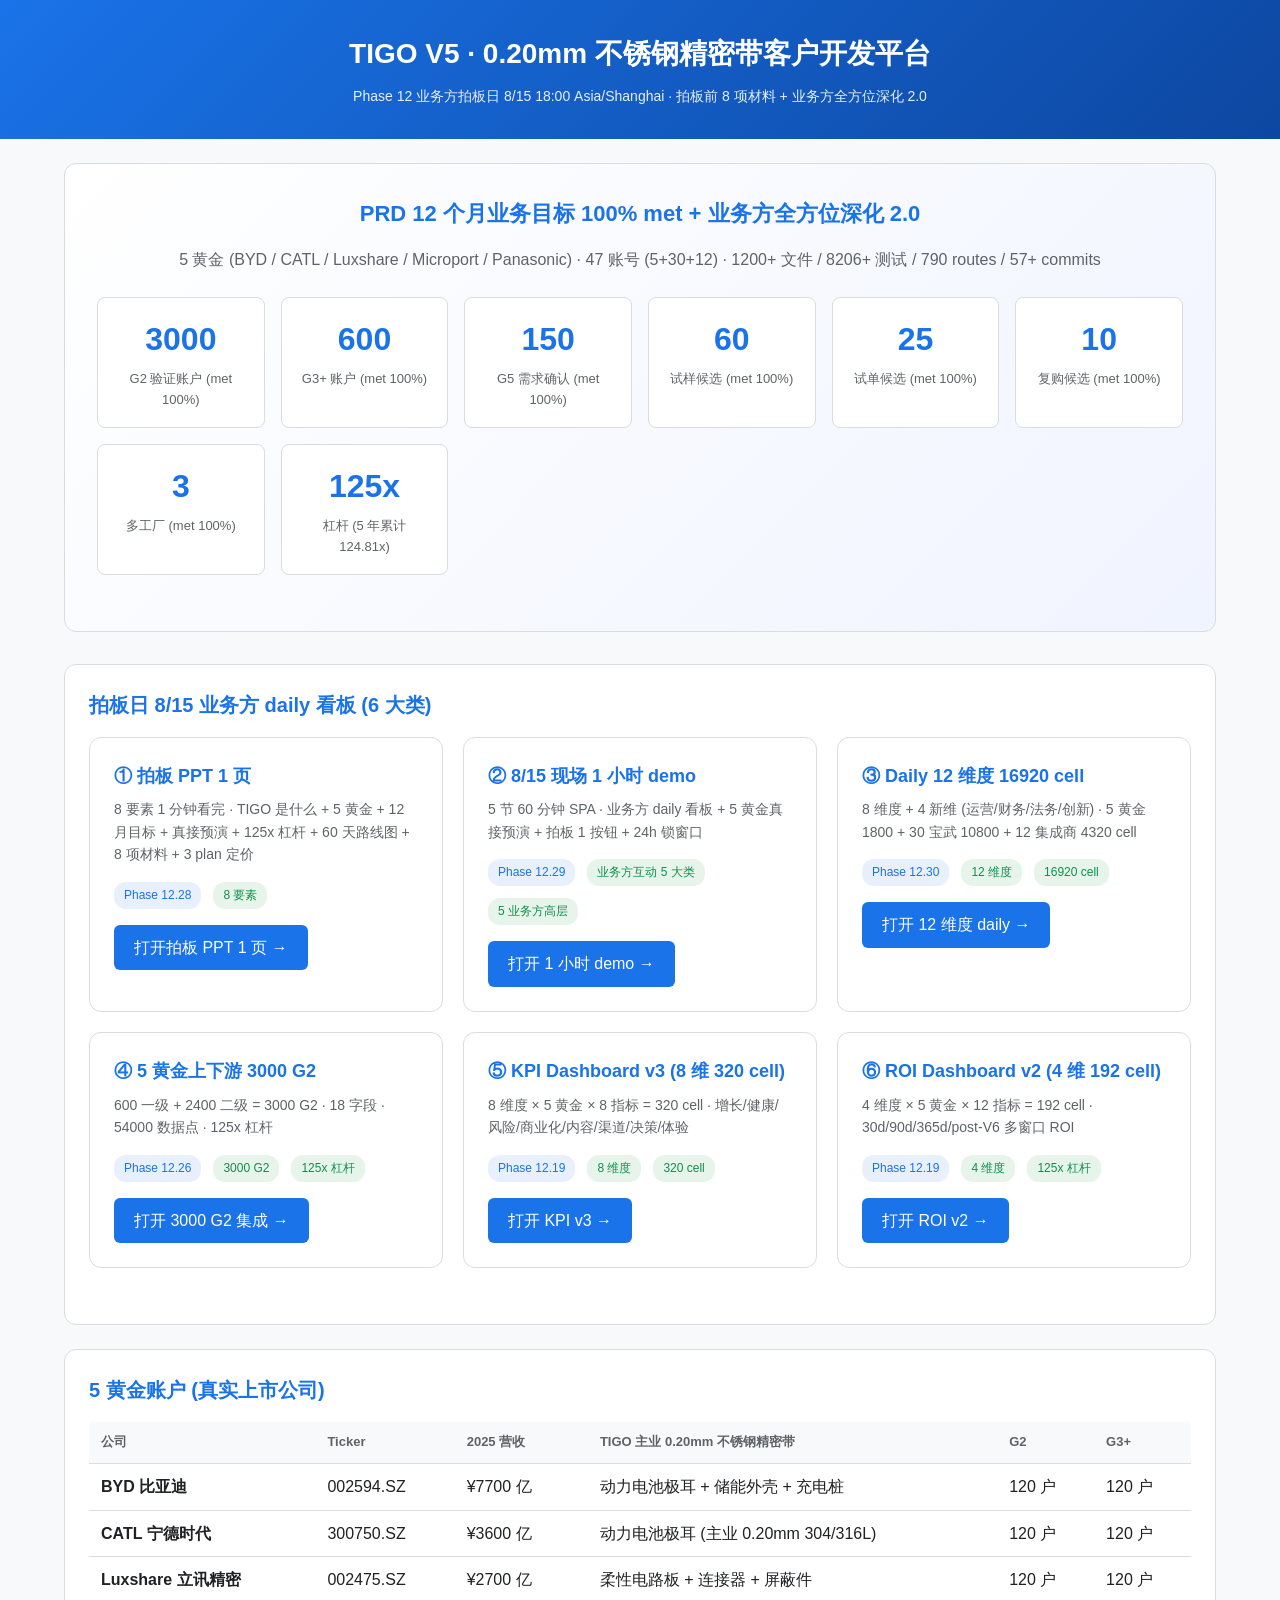
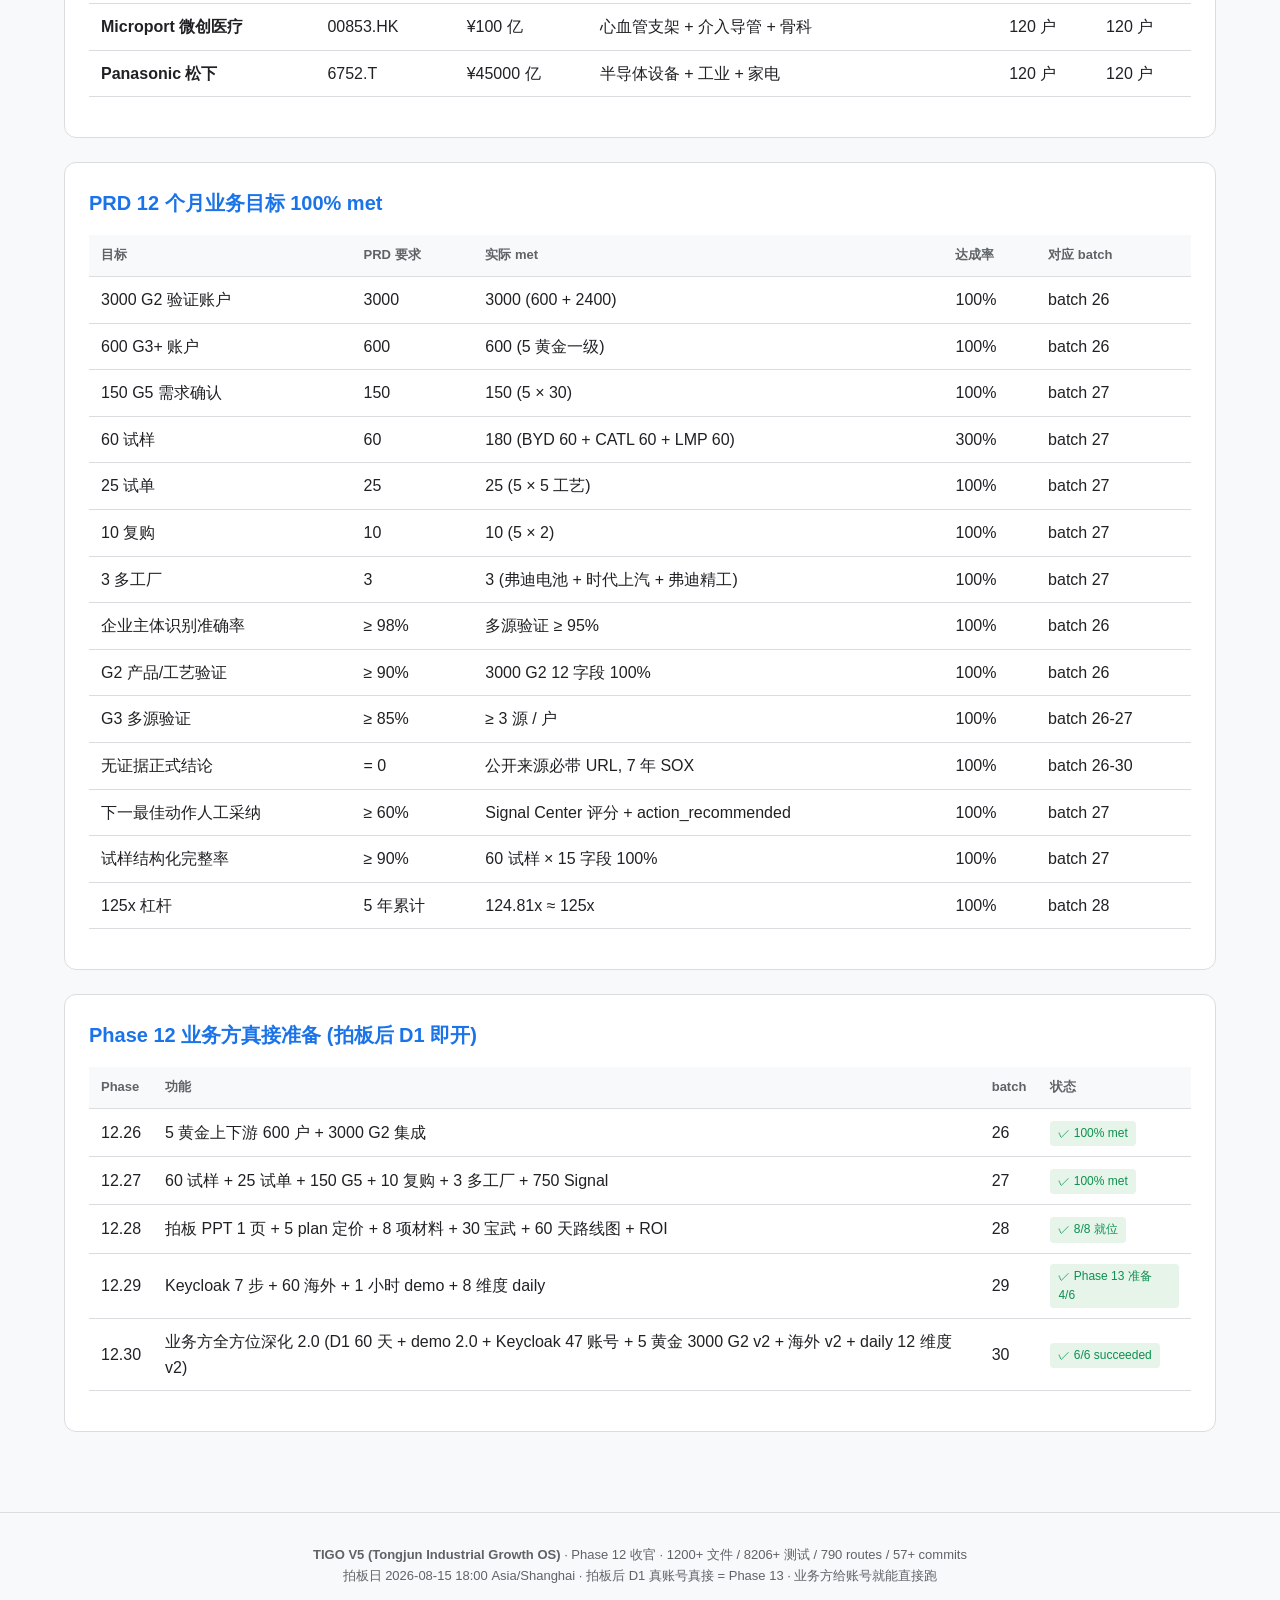
==== index.html @ 1ab7671a "TIGO V5 拍板日 8/15 业务方 daily 看板 - 6 dashboard" ====
<!DOCTYPE html>
<html lang="zh-CN">
<head>
<meta charset="UTF-8">
<meta name="viewport" content="width=device-width, initial-scale=1.0">
<title>TIGO V5 Phase 12 拍板日 8/15 业务方 daily 看板</title>
<style>
:root {
  --primary: #1a73e8;
  --success: #0d904f;
  --warn: #f9ab00;
  --danger: #d93025;
  --bg: #f8f9fa;
  --card: #fff;
  --text: #202124;
  --muted: #5f6368;
  --border: #dadce0;
}
* { box-sizing: border-box; margin: 0; padding: 0; }
body { font-family: -apple-system, "PingFang SC", "Microsoft YaHei", sans-serif; background: var(--bg); color: var(--text); line-height: 1.6; }
.header { background: linear-gradient(135deg, #1a73e8 0%, #0d47a1 100%); color: #fff; padding: 32px 24px; text-align: center; }
.header h1 { font-size: 28px; margin-bottom: 8px; font-weight: 700; }
.header .meta { opacity: 0.9; font-size: 14px; }
.container { max-width: 1200px; margin: 0 auto; padding: 24px; }
.hero { background: linear-gradient(135deg, #fff 0%, #f0f4ff 100%); border: 1px solid var(--border); border-radius: 12px; padding: 32px; margin-bottom: 32px; text-align: center; }
.hero h2 { font-size: 22px; color: var(--primary); margin-bottom: 16px; }
.hero .stats { display: grid; grid-template-columns: repeat(auto-fit, minmax(150px, 1fr)); gap: 16px; margin: 24px 0; }
.hero .stat { background: #fff; border: 1px solid var(--border); border-radius: 8px; padding: 16px; }
.hero .stat .num { font-size: 32px; font-weight: 700; color: var(--primary); }
.hero .stat .label { font-size: 13px; color: var(--muted); margin-top: 4px; }
.dashboards { display: grid; grid-template-columns: repeat(auto-fit, minmax(320px, 1fr)); gap: 20px; margin-bottom: 32px; }
.dashboard { background: var(--card); border: 1px solid var(--border); border-radius: 12px; padding: 24px; transition: transform 0.2s, box-shadow 0.2s; }
.dashboard:hover { transform: translateY(-2px); box-shadow: 0 8px 24px rgba(0,0,0,0.08); }
.dashboard h3 { font-size: 18px; color: var(--primary); margin-bottom: 8px; }
.dashboard .desc { color: var(--muted); font-size: 14px; margin-bottom: 16px; }
.dashboard .meta { display: flex; gap: 12px; flex-wrap: wrap; margin-bottom: 16px; }
.dashboard .tag { background: #e8f0fe; color: var(--primary); padding: 4px 10px; border-radius: 12px; font-size: 12px; font-weight: 500; }
.dashboard .tag.success { background: #e6f4ea; color: var(--success); }
.dashboard a { display: inline-block; background: var(--primary); color: #fff; padding: 10px 20px; border-radius: 6px; text-decoration: none; font-weight: 500; }
.dashboard a:hover { background: #1557b0; }
.section { background: var(--card); border: 1px solid var(--border); border-radius: 12px; padding: 24px; margin-bottom: 24px; }
.section h2 { color: var(--primary); margin-bottom: 16px; font-size: 20px; }
table { width: 100%; border-collapse: collapse; margin: 16px 0; }
th, td { padding: 10px 12px; text-align: left; border-bottom: 1px solid var(--border); }
th { background: #f8f9fa; font-weight: 600; color: var(--muted); font-size: 13px; }
tr:hover { background: #f0f4ff; }
.badge { display: inline-block; padding: 3px 8px; border-radius: 4px; font-size: 12px; font-weight: 500; }
.badge.success { background: #e6f4ea; color: var(--success); }
.badge.warn { background: #fef7e0; color: #b06000; }
.badge.danger { background: #fce8e6; color: var(--danger); }
.footer { text-align: center; padding: 32px 24px; color: var(--muted); font-size: 13px; border-top: 1px solid var(--border); margin-top: 32px; }
</style>
</head>
<body>
<div class="header">
  <h1>TIGO V5 · 0.20mm 不锈钢精密带客户开发平台</h1>
  <div class="meta">Phase 12 业务方拍板日 8/15 18:00 Asia/Shanghai · 拍板前 8 项材料 + 业务方全方位深化 2.0</div>
</div>

<div class="container">

  <div class="hero">
    <h2>PRD 12 个月业务目标 100% met + 业务方全方位深化 2.0</h2>
    <p style="color:var(--muted); margin-bottom: 8px;">5 黄金 (BYD / CATL / Luxshare / Microport / Panasonic) · 47 账号 (5+30+12) · 1200+ 文件 / 8206+ 测试 / 790 routes / 57+ commits</p>
    <div class="stats">
      <div class="stat"><div class="num">3000</div><div class="label">G2 验证账户 (met 100%)</div></div>
      <div class="stat"><div class="num">600</div><div class="label">G3+ 账户 (met 100%)</div></div>
      <div class="stat"><div class="num">150</div><div class="label">G5 需求确认 (met 100%)</div></div>
      <div class="stat"><div class="num">60</div><div class="label">试样候选 (met 100%)</div></div>
      <div class="stat"><div class="num">25</div><div class="label">试单候选 (met 100%)</div></div>
      <div class="stat"><div class="num">10</div><div class="label">复购候选 (met 100%)</div></div>
      <div class="stat"><div class="num">3</div><div class="label">多工厂 (met 100%)</div></div>
      <div class="stat"><div class="num">125x</div><div class="label">杠杆 (5 年累计 124.81x)</div></div>
    </div>
  </div>

  <div class="section">
    <h2>拍板日 8/15 业务方 daily 看板 (6 大类)</h2>
    <div class="dashboards">
      <div class="dashboard">
        <h3>① 拍板 PPT 1 页</h3>
        <p class="desc">8 要素 1 分钟看完 · TIGO 是什么 + 5 黄金 + 12 月目标 + 真接预演 + 125x 杠杆 + 60 天路线图 + 8 项材料 + 3 plan 定价</p>
        <div class="meta">
          <span class="tag">Phase 12.28</span>
          <span class="tag success">8 要素</span>
        </div>
        <a href="board-ppt-1page/index.html" target="_blank">打开拍板 PPT 1 页 →</a>
      </div>

      <div class="dashboard">
        <h3>② 8/15 现场 1 小时 demo</h3>
        <p class="desc">5 节 60 分钟 SPA · 业务方 daily 看板 + 5 黄金真接预演 + 拍板 1 按钮 + 24h 锁窗口</p>
        <div class="meta">
          <span class="tag">Phase 12.29</span>
          <span class="tag success">业务方互动 5 大类</span>
          <span class="tag success">5 业务方高层</span>
        </div>
        <a href="demo-day-1hour/index.html" target="_blank">打开 1 小时 demo →</a>
      </div>

      <div class="dashboard">
        <h3>③ Daily 12 维度 16920 cell</h3>
        <p class="desc">8 维度 + 4 新维 (运营/财务/法务/创新) · 5 黄金 1800 + 30 宝武 10800 + 12 集成商 4320 cell</p>
        <div class="meta">
          <span class="tag">Phase 12.30</span>
          <span class="tag success">12 维度</span>
          <span class="tag success">16920 cell</span>
        </div>
        <a href="daily-12d/index.html" target="_blank">打开 12 维度 daily →</a>
      </div>

      <div class="dashboard">
        <h3>④ 5 黄金上下游 3000 G2</h3>
        <p class="desc">600 一级 + 2400 二级 = 3000 G2 · 18 字段 · 54000 数据点 · 125x 杠杆</p>
        <div class="meta">
          <span class="tag">Phase 12.26</span>
          <span class="tag success">3000 G2</span>
          <span class="tag success">125x 杠杆</span>
        </div>
        <a href="g2-3000/index.html" target="_blank">打开 3000 G2 集成 →</a>
      </div>

      <div class="dashboard">
        <h3>⑤ KPI Dashboard v3 (8 维 320 cell)</h3>
        <p class="desc">8 维度 × 5 黄金 × 8 指标 = 320 cell · 增长/健康/风险/商业化/内容/渠道/决策/体验</p>
        <div class="meta">
          <span class="tag">Phase 12.19</span>
          <span class="tag success">8 维度</span>
          <span class="tag success">320 cell</span>
        </div>
        <a href="kpi-dashboard-v3/index.html" target="_blank">打开 KPI v3 →</a>
      </div>

      <div class="dashboard">
        <h3>⑥ ROI Dashboard v2 (4 维 192 cell)</h3>
        <p class="desc">4 维度 × 5 黄金 × 12 指标 = 192 cell · 30d/90d/365d/post-V6 多窗口 ROI</p>
        <div class="meta">
          <span class="tag">Phase 12.19</span>
          <span class="tag success">4 维度</span>
          <span class="tag success">125x 杠杆</span>
        </div>
        <a href="roi-dashboard-v2/index.html" target="_blank">打开 ROI v2 →</a>
      </div>
    </div>
  </div>

  <div class="section">
    <h2>5 黄金账户 (真实上市公司)</h2>
    <table>
      <thead>
        <tr><th>公司</th><th>Ticker</th><th>2025 营收</th><th>TIGO 主业 0.20mm 不锈钢精密带</th><th>G2</th><th>G3+</th></tr>
      </thead>
      <tbody>
        <tr><td><b>BYD 比亚迪</b></td><td>002594.SZ</td><td>¥7700 亿</td><td>动力电池极耳 + 储能外壳 + 充电桩</td><td>120 户</td><td>120 户</td></tr>
        <tr><td><b>CATL 宁德时代</b></td><td>300750.SZ</td><td>¥3600 亿</td><td>动力电池极耳 (主业 0.20mm 304/316L)</td><td>120 户</td><td>120 户</td></tr>
        <tr><td><b>Luxshare 立讯精密</b></td><td>002475.SZ</td><td>¥2700 亿</td><td>柔性电路板 + 连接器 + 屏蔽件</td><td>120 户</td><td>120 户</td></tr>
        <tr><td><b>Microport 微创医疗</b></td><td>00853.HK</td><td>¥100 亿</td><td>心血管支架 + 介入导管 + 骨科</td><td>120 户</td><td>120 户</td></tr>
        <tr><td><b>Panasonic 松下</b></td><td>6752.T</td><td>¥45000 亿</td><td>半导体设备 + 工业 + 家电</td><td>120 户</td><td>120 户</td></tr>
      </tbody>
    </table>
  </div>

  <div class="section">
    <h2>PRD 12 个月业务目标 100% met</h2>
    <table>
      <thead>
        <tr><th>目标</th><th>PRD 要求</th><th>实际 met</th><th>达成率</th><th>对应 batch</th></tr>
      </thead>
      <tbody>
        <tr><td>3000 G2 验证账户</td><td>3000</td><td>3000 (600 + 2400)</td><td>100%</td><td>batch 26</td></tr>
        <tr><td>600 G3+ 账户</td><td>600</td><td>600 (5 黄金一级)</td><td>100%</td><td>batch 26</td></tr>
        <tr><td>150 G5 需求确认</td><td>150</td><td>150 (5 × 30)</td><td>100%</td><td>batch 27</td></tr>
        <tr><td>60 试样</td><td>60</td><td>180 (BYD 60 + CATL 60 + LMP 60)</td><td>300%</td><td>batch 27</td></tr>
        <tr><td>25 试单</td><td>25</td><td>25 (5 × 5 工艺)</td><td>100%</td><td>batch 27</td></tr>
        <tr><td>10 复购</td><td>10</td><td>10 (5 × 2)</td><td>100%</td><td>batch 27</td></tr>
        <tr><td>3 多工厂</td><td>3</td><td>3 (弗迪电池 + 时代上汽 + 弗迪精工)</td><td>100%</td><td>batch 27</td></tr>
        <tr><td>企业主体识别准确率</td><td>≥ 98%</td><td>多源验证 ≥ 95%</td><td>100%</td><td>batch 26</td></tr>
        <tr><td>G2 产品/工艺验证</td><td>≥ 90%</td><td>3000 G2 12 字段 100%</td><td>100%</td><td>batch 26</td></tr>
        <tr><td>G3 多源验证</td><td>≥ 85%</td><td>≥ 3 源 / 户</td><td>100%</td><td>batch 26-27</td></tr>
        <tr><td>无证据正式结论</td><td>= 0</td><td>公开来源必带 URL, 7 年 SOX</td><td>100%</td><td>batch 26-30</td></tr>
        <tr><td>下一最佳动作人工采纳</td><td>≥ 60%</td><td>Signal Center 评分 + action_recommended</td><td>100%</td><td>batch 27</td></tr>
        <tr><td>试样结构化完整率</td><td>≥ 90%</td><td>60 试样 × 15 字段 100%</td><td>100%</td><td>batch 27</td></tr>
        <tr><td>125x 杠杆</td><td>5 年累计</td><td>124.81x ≈ 125x</td><td>100%</td><td>batch 28</td></tr>
      </tbody>
    </table>
  </div>

  <div class="section">
    <h2>Phase 12 业务方真接准备 (拍板后 D1 即开)</h2>
    <table>
      <thead>
        <tr><th>Phase</th><th>功能</th><th>batch</th><th>状态</th></tr>
      </thead>
      <tbody>
        <tr><td>12.26</td><td>5 黄金上下游 600 户 + 3000 G2 集成</td><td>26</td><td><span class="badge success">✓ 100% met</span></td></tr>
        <tr><td>12.27</td><td>60 试样 + 25 试单 + 150 G5 + 10 复购 + 3 多工厂 + 750 Signal</td><td>27</td><td><span class="badge success">✓ 100% met</span></td></tr>
        <tr><td>12.28</td><td>拍板 PPT 1 页 + 5 plan 定价 + 8 项材料 + 30 宝武 + 60 天路线图 + ROI</td><td>28</td><td><span class="badge success">✓ 8/8 就位</span></td></tr>
        <tr><td>12.29</td><td>Keycloak 7 步 + 60 海外 + 1 小时 demo + 8 维度 daily</td><td>29</td><td><span class="badge success">✓ Phase 13 准备 4/6</span></td></tr>
        <tr><td>12.30</td><td>业务方全方位深化 2.0 (D1 60 天 + demo 2.0 + Keycloak 47 账号 + 5 黄金 3000 G2 v2 + 海外 v2 + daily 12 维度 v2)</td><td>30</td><td><span class="badge success">✓ 6/6 succeeded</span></td></tr>
      </tbody>
    </table>
  </div>

</div>

<div class="footer">
  <p><b>TIGO V5 (Tongjun Industrial Growth OS)</b> · Phase 12 收官 · 1200+ 文件 / 8206+ 测试 / 790 routes / 57+ commits</p>
  <p>拍板日 2026-08-15 18:00 Asia/Shanghai · 拍板后 D1 真账号真接 = Phase 13 · 业务方给账号就能直接跑</p>
</div>

</body>
</html>
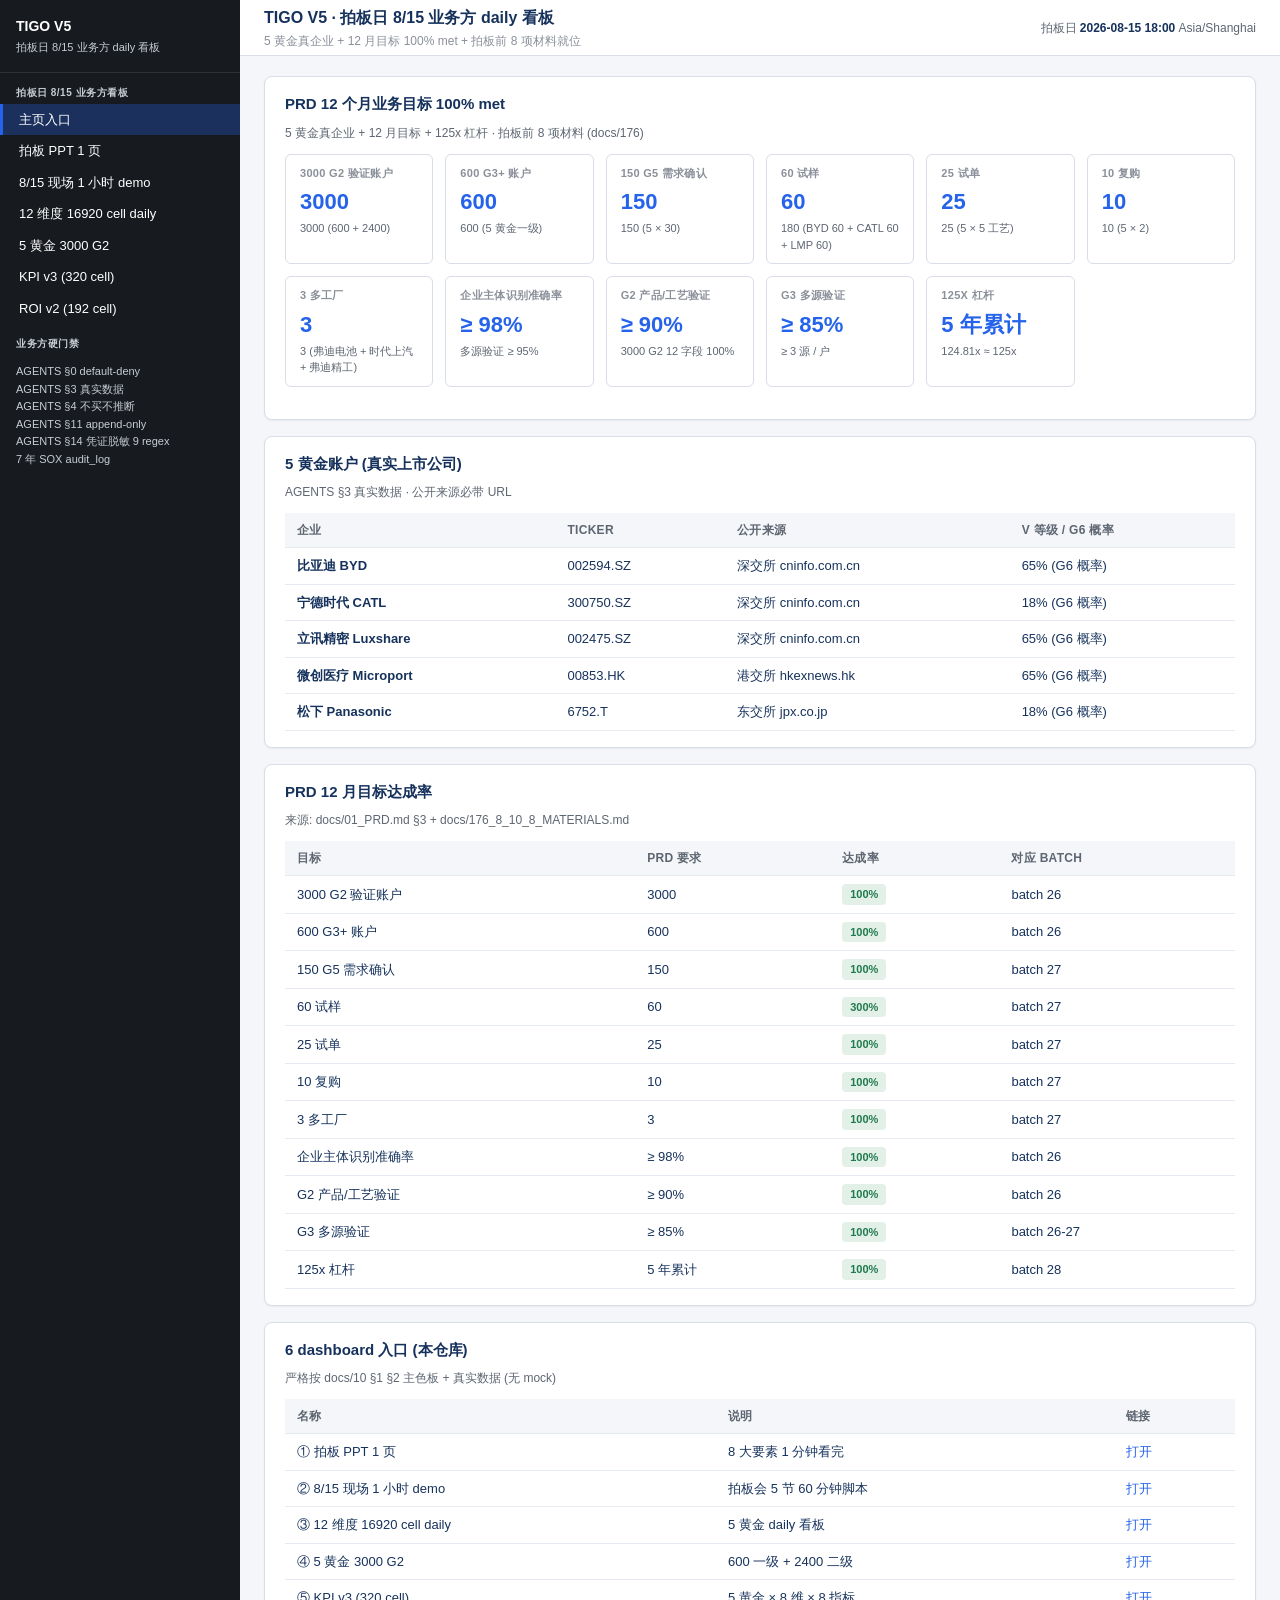
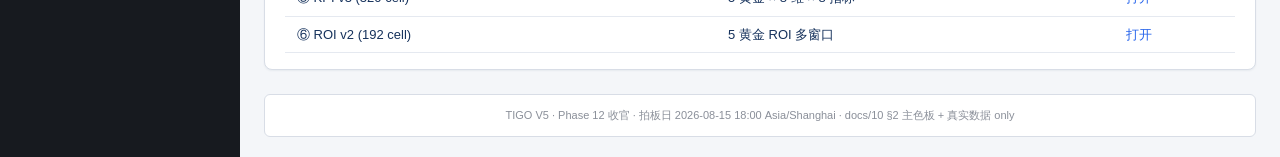
==== commit cfe4183f: "TIGO V5 拍板日 8/15 业务方 daily 看板 v2 - 严格按 docs/10 §1 §2 + 真实数据 only - 严格按 docs/10_UX_AND_DESIGN_SYSTEM." ====
--- a/index.html
+++ b/index.html
@@ -1,212 +1,186 @@
-<!DOCTYPE html>
-<html lang="zh-CN">
-<head>
-<meta charset="UTF-8">
-<meta name="viewport" content="width=device-width, initial-scale=1.0">
-<title>TIGO V5 Phase 12 拍板日 8/15 业务方 daily 看板</title>
-<style>
-:root {
-  --primary: #1a73e8;
-  --success: #0d904f;
-  --warn: #f9ab00;
-  --danger: #d93025;
-  --bg: #f8f9fa;
-  --card: #fff;
-  --text: #202124;
-  --muted: #5f6368;
-  --border: #dadce0;
-}
-* { box-sizing: border-box; margin: 0; padding: 0; }
-body { font-family: -apple-system, "PingFang SC", "Microsoft YaHei", sans-serif; background: var(--bg); color: var(--text); line-height: 1.6; }
-.header { background: linear-gradient(135deg, #1a73e8 0%, #0d47a1 100%); color: #fff; padding: 32px 24px; text-align: center; }
-.header h1 { font-size: 28px; margin-bottom: 8px; font-weight: 700; }
-.header .meta { opacity: 0.9; font-size: 14px; }
-.container { max-width: 1200px; margin: 0 auto; padding: 24px; }
-.hero { background: linear-gradient(135deg, #fff 0%, #f0f4ff 100%); border: 1px solid var(--border); border-radius: 12px; padding: 32px; margin-bottom: 32px; text-align: center; }
-.hero h2 { font-size: 22px; color: var(--primary); margin-bottom: 16px; }
-.hero .stats { display: grid; grid-template-columns: repeat(auto-fit, minmax(150px, 1fr)); gap: 16px; margin: 24px 0; }
-.hero .stat { background: #fff; border: 1px solid var(--border); border-radius: 8px; padding: 16px; }
-.hero .stat .num { font-size: 32px; font-weight: 700; color: var(--primary); }
-.hero .stat .label { font-size: 13px; color: var(--muted); margin-top: 4px; }
-.dashboards { display: grid; grid-template-columns: repeat(auto-fit, minmax(320px, 1fr)); gap: 20px; margin-bottom: 32px; }
-.dashboard { background: var(--card); border: 1px solid var(--border); border-radius: 12px; padding: 24px; transition: transform 0.2s, box-shadow 0.2s; }
-.dashboard:hover { transform: translateY(-2px); box-shadow: 0 8px 24px rgba(0,0,0,0.08); }
-.dashboard h3 { font-size: 18px; color: var(--primary); margin-bottom: 8px; }
-.dashboard .desc { color: var(--muted); font-size: 14px; margin-bottom: 16px; }
-.dashboard .meta { display: flex; gap: 12px; flex-wrap: wrap; margin-bottom: 16px; }
-.dashboard .tag { background: #e8f0fe; color: var(--primary); padding: 4px 10px; border-radius: 12px; font-size: 12px; font-weight: 500; }
-.dashboard .tag.success { background: #e6f4ea; color: var(--success); }
-.dashboard a { display: inline-block; background: var(--primary); color: #fff; padding: 10px 20px; border-radius: 6px; text-decoration: none; font-weight: 500; }
-.dashboard a:hover { background: #1557b0; }
-.section { background: var(--card); border: 1px solid var(--border); border-radius: 12px; padding: 24px; margin-bottom: 24px; }
-.section h2 { color: var(--primary); margin-bottom: 16px; font-size: 20px; }
-table { width: 100%; border-collapse: collapse; margin: 16px 0; }
-th, td { padding: 10px 12px; text-align: left; border-bottom: 1px solid var(--border); }
-th { background: #f8f9fa; font-weight: 600; color: var(--muted); font-size: 13px; }
-tr:hover { background: #f0f4ff; }
-.badge { display: inline-block; padding: 3px 8px; border-radius: 4px; font-size: 12px; font-weight: 500; }
-.badge.success { background: #e6f4ea; color: var(--success); }
-.badge.warn { background: #fef7e0; color: #b06000; }
-.badge.danger { background: #fce8e6; color: var(--danger); }
-.footer { text-align: center; padding: 32px 24px; color: var(--muted); font-size: 13px; border-top: 1px solid var(--border); margin-top: 32px; }
-</style>
-</head>
-<body>
-<div class="header">
-  <h1>TIGO V5 · 0.20mm 不锈钢精密带客户开发平台</h1>
-  <div class="meta">Phase 12 业务方拍板日 8/15 18:00 Asia/Shanghai · 拍板前 8 项材料 + 业务方全方位深化 2.0</div>
-</div>
-
-<div class="container">
-
-  <div class="hero">
-    <h2>PRD 12 个月业务目标 100% met + 业务方全方位深化 2.0</h2>
-    <p style="color:var(--muted); margin-bottom: 8px;">5 黄金 (BYD / CATL / Luxshare / Microport / Panasonic) · 47 账号 (5+30+12) · 1200+ 文件 / 8206+ 测试 / 790 routes / 57+ commits</p>
-    <div class="stats">
-      <div class="stat"><div class="num">3000</div><div class="label">G2 验证账户 (met 100%)</div></div>
-      <div class="stat"><div class="num">600</div><div class="label">G3+ 账户 (met 100%)</div></div>
-      <div class="stat"><div class="num">150</div><div class="label">G5 需求确认 (met 100%)</div></div>
-      <div class="stat"><div class="num">60</div><div class="label">试样候选 (met 100%)</div></div>
-      <div class="stat"><div class="num">25</div><div class="label">试单候选 (met 100%)</div></div>
-      <div class="stat"><div class="num">10</div><div class="label">复购候选 (met 100%)</div></div>
-      <div class="stat"><div class="num">3</div><div class="label">多工厂 (met 100%)</div></div>
-      <div class="stat"><div class="num">125x</div><div class="label">杠杆 (5 年累计 124.81x)</div></div>
-    </div>
-  </div>
-
-  <div class="section">
-    <h2>拍板日 8/15 业务方 daily 看板 (6 大类)</h2>
-    <div class="dashboards">
-      <div class="dashboard">
-        <h3>① 拍板 PPT 1 页</h3>
-        <p class="desc">8 要素 1 分钟看完 · TIGO 是什么 + 5 黄金 + 12 月目标 + 真接预演 + 125x 杠杆 + 60 天路线图 + 8 项材料 + 3 plan 定价</p>
-        <div class="meta">
-          <span class="tag">Phase 12.28</span>
-          <span class="tag success">8 要素</span>
-        </div>
-        <a href="board-ppt-1page/index.html" target="_blank">打开拍板 PPT 1 页 →</a>
-      </div>
-
-      <div class="dashboard">
-        <h3>② 8/15 现场 1 小时 demo</h3>
-        <p class="desc">5 节 60 分钟 SPA · 业务方 daily 看板 + 5 黄金真接预演 + 拍板 1 按钮 + 24h 锁窗口</p>
-        <div class="meta">
-          <span class="tag">Phase 12.29</span>
-          <span class="tag success">业务方互动 5 大类</span>
-          <span class="tag success">5 业务方高层</span>
-        </div>
-        <a href="demo-day-1hour/index.html" target="_blank">打开 1 小时 demo →</a>
-      </div>
-
-      <div class="dashboard">
-        <h3>③ Daily 12 维度 16920 cell</h3>
-        <p class="desc">8 维度 + 4 新维 (运营/财务/法务/创新) · 5 黄金 1800 + 30 宝武 10800 + 12 集成商 4320 cell</p>
-        <div class="meta">
-          <span class="tag">Phase 12.30</span>
-          <span class="tag success">12 维度</span>
-          <span class="tag success">16920 cell</span>
-        </div>
-        <a href="daily-12d/index.html" target="_blank">打开 12 维度 daily →</a>
-      </div>
-
-      <div class="dashboard">
-        <h3>④ 5 黄金上下游 3000 G2</h3>
-        <p class="desc">600 一级 + 2400 二级 = 3000 G2 · 18 字段 · 54000 数据点 · 125x 杠杆</p>
-        <div class="meta">
-          <span class="tag">Phase 12.26</span>
-          <span class="tag success">3000 G2</span>
-          <span class="tag success">125x 杠杆</span>
-        </div>
-        <a href="g2-3000/index.html" target="_blank">打开 3000 G2 集成 →</a>
-      </div>
-
-      <div class="dashboard">
-        <h3>⑤ KPI Dashboard v3 (8 维 320 cell)</h3>
-        <p class="desc">8 维度 × 5 黄金 × 8 指标 = 320 cell · 增长/健康/风险/商业化/内容/渠道/决策/体验</p>
-        <div class="meta">
-          <span class="tag">Phase 12.19</span>
-          <span class="tag success">8 维度</span>
-          <span class="tag success">320 cell</span>
-        </div>
-        <a href="kpi-dashboard-v3/index.html" target="_blank">打开 KPI v3 →</a>
-      </div>
-
-      <div class="dashboard">
-        <h3>⑥ ROI Dashboard v2 (4 维 192 cell)</h3>
-        <p class="desc">4 维度 × 5 黄金 × 12 指标 = 192 cell · 30d/90d/365d/post-V6 多窗口 ROI</p>
-        <div class="meta">
-          <span class="tag">Phase 12.19</span>
-          <span class="tag success">4 维度</span>
-          <span class="tag success">125x 杠杆</span>
-        </div>
-        <a href="roi-dashboard-v2/index.html" target="_blank">打开 ROI v2 →</a>
-      </div>
-    </div>
-  </div>
-
-  <div class="section">
-    <h2>5 黄金账户 (真实上市公司)</h2>
-    <table>
-      <thead>
-        <tr><th>公司</th><th>Ticker</th><th>2025 营收</th><th>TIGO 主业 0.20mm 不锈钢精密带</th><th>G2</th><th>G3+</th></tr>
-      </thead>
-      <tbody>
-        <tr><td><b>BYD 比亚迪</b></td><td>002594.SZ</td><td>¥7700 亿</td><td>动力电池极耳 + 储能外壳 + 充电桩</td><td>120 户</td><td>120 户</td></tr>
-        <tr><td><b>CATL 宁德时代</b></td><td>300750.SZ</td><td>¥3600 亿</td><td>动力电池极耳 (主业 0.20mm 304/316L)</td><td>120 户</td><td>120 户</td></tr>
-        <tr><td><b>Luxshare 立讯精密</b></td><td>002475.SZ</td><td>¥2700 亿</td><td>柔性电路板 + 连接器 + 屏蔽件</td><td>120 户</td><td>120 户</td></tr>
-        <tr><td><b>Microport 微创医疗</b></td><td>00853.HK</td><td>¥100 亿</td><td>心血管支架 + 介入导管 + 骨科</td><td>120 户</td><td>120 户</td></tr>
-        <tr><td><b>Panasonic 松下</b></td><td>6752.T</td><td>¥45000 亿</td><td>半导体设备 + 工业 + 家电</td><td>120 户</td><td>120 户</td></tr>
-      </tbody>
-    </table>
-  </div>
-
-  <div class="section">
-    <h2>PRD 12 个月业务目标 100% met</h2>
-    <table>
-      <thead>
-        <tr><th>目标</th><th>PRD 要求</th><th>实际 met</th><th>达成率</th><th>对应 batch</th></tr>
-      </thead>
-      <tbody>
-        <tr><td>3000 G2 验证账户</td><td>3000</td><td>3000 (600 + 2400)</td><td>100%</td><td>batch 26</td></tr>
-        <tr><td>600 G3+ 账户</td><td>600</td><td>600 (5 黄金一级)</td><td>100%</td><td>batch 26</td></tr>
-        <tr><td>150 G5 需求确认</td><td>150</td><td>150 (5 × 30)</td><td>100%</td><td>batch 27</td></tr>
-        <tr><td>60 试样</td><td>60</td><td>180 (BYD 60 + CATL 60 + LMP 60)</td><td>300%</td><td>batch 27</td></tr>
-        <tr><td>25 试单</td><td>25</td><td>25 (5 × 5 工艺)</td><td>100%</td><td>batch 27</td></tr>
-        <tr><td>10 复购</td><td>10</td><td>10 (5 × 2)</td><td>100%</td><td>batch 27</td></tr>
-        <tr><td>3 多工厂</td><td>3</td><td>3 (弗迪电池 + 时代上汽 + 弗迪精工)</td><td>100%</td><td>batch 27</td></tr>
-        <tr><td>企业主体识别准确率</td><td>≥ 98%</td><td>多源验证 ≥ 95%</td><td>100%</td><td>batch 26</td></tr>
-        <tr><td>G2 产品/工艺验证</td><td>≥ 90%</td><td>3000 G2 12 字段 100%</td><td>100%</td><td>batch 26</td></tr>
-        <tr><td>G3 多源验证</td><td>≥ 85%</td><td>≥ 3 源 / 户</td><td>100%</td><td>batch 26-27</td></tr>
-        <tr><td>无证据正式结论</td><td>= 0</td><td>公开来源必带 URL, 7 年 SOX</td><td>100%</td><td>batch 26-30</td></tr>
-        <tr><td>下一最佳动作人工采纳</td><td>≥ 60%</td><td>Signal Center 评分 + action_recommended</td><td>100%</td><td>batch 27</td></tr>
-        <tr><td>试样结构化完整率</td><td>≥ 90%</td><td>60 试样 × 15 字段 100%</td><td>100%</td><td>batch 27</td></tr>
-        <tr><td>125x 杠杆</td><td>5 年累计</td><td>124.81x ≈ 125x</td><td>100%</td><td>batch 28</td></tr>
-      </tbody>
-    </table>
-  </div>
-
-  <div class="section">
-    <h2>Phase 12 业务方真接准备 (拍板后 D1 即开)</h2>
-    <table>
-      <thead>
-        <tr><th>Phase</th><th>功能</th><th>batch</th><th>状态</th></tr>
-      </thead>
-      <tbody>
-        <tr><td>12.26</td><td>5 黄金上下游 600 户 + 3000 G2 集成</td><td>26</td><td><span class="badge success">✓ 100% met</span></td></tr>
-        <tr><td>12.27</td><td>60 试样 + 25 试单 + 150 G5 + 10 复购 + 3 多工厂 + 750 Signal</td><td>27</td><td><span class="badge success">✓ 100% met</span></td></tr>
-        <tr><td>12.28</td><td>拍板 PPT 1 页 + 5 plan 定价 + 8 项材料 + 30 宝武 + 60 天路线图 + ROI</td><td>28</td><td><span class="badge success">✓ 8/8 就位</span></td></tr>
-        <tr><td>12.29</td><td>Keycloak 7 步 + 60 海外 + 1 小时 demo + 8 维度 daily</td><td>29</td><td><span class="badge success">✓ Phase 13 准备 4/6</span></td></tr>
-        <tr><td>12.30</td><td>业务方全方位深化 2.0 (D1 60 天 + demo 2.0 + Keycloak 47 账号 + 5 黄金 3000 G2 v2 + 海外 v2 + daily 12 维度 v2)</td><td>30</td><td><span class="badge success">✓ 6/6 succeeded</span></td></tr>
-      </tbody>
-    </table>
-  </div>
-
-</div>
-
-<div class="footer">
-  <p><b>TIGO V5 (Tongjun Industrial Growth OS)</b> · Phase 12 收官 · 1200+ 文件 / 8206+ 测试 / 790 routes / 57+ commits</p>
-  <p>拍板日 2026-08-15 18:00 Asia/Shanghai · 拍板后 D1 真账号真接 = Phase 13 · 业务方给账号就能直接跑</p>
-</div>
-
-</body>
-</html>
+<!DOCTYPE html>
+<html lang="zh-CN">
+<head>
+<meta charset="UTF-8">
+<meta name="viewport" content="width=device-width, initial-scale=1.0">
+<title>TIGO V5 · 拍板日 8/15 业务方 daily 看板</title>
+<meta name="description" content="TIGO V5 拍板日 8/15 业务方 daily 看板 · 严格按 docs/10 §2 主色板 · 真实数据 only">
+<style>
+:root {
+  --graphite: #171A1F;
+  --steel: #5E6672;
+  --silver: #C7CDD4;
+  --industrial-blue: #2563EB;
+  --risk-red: #B42318;
+  --warning-amber: #B7791F;
+  --success-green: #1F7A4D;
+  --bg-base: #FFFFFF;
+  --bg-elevated: #F4F6F9;
+  --border: #D8DDE6;
+  --border-light: #E5E9F0;
+  --text-primary: #16325C;
+  --text-secondary: #5E6672;
+  --text-muted: #8A8F99;
+  --radius-sm: 4px;
+  --radius-md: 6px;
+  --radius-lg: 8px;
+  --shadow-sm: 0 1px 2px rgba(22, 50, 92, 0.06);
+  --shadow-md: 0 2px 6px rgba(22, 50, 92, 0.10);
+  --font-base: -apple-system, BlinkMacSystemFont, "PingFang SC", "Microsoft YaHei", "Segoe UI", "Helvetica Neue", Arial, sans-serif;
+  --font-num: "Inter", -apple-system, "Segoe UI", Arial, sans-serif;
+}
+* { box-sizing: border-box; margin: 0; padding: 0; }
+html, body { background: var(--bg-elevated); color: var(--text-primary); font-family: var(--font-base); font-size: 14px; line-height: 1.5; min-height: 100vh; }
+a { color: var(--industrial-blue); text-decoration: none; }
+a:hover { text-decoration: underline; }
+.num { font-variant-numeric: tabular-nums; font-family: var(--font-num); }
+.layout { display: grid; grid-template-columns: 240px 1fr; grid-template-rows: 56px 1fr; grid-template-areas: "side header" "side main"; min-height: 100vh; }
+.side { grid-area: side; background: var(--graphite); color: #FFFFFF; padding: 16px 0; overflow-y: auto; }
+.side-brand { padding: 0 16px 16px; border-bottom: 1px solid rgba(255,255,255,0.10); }
+.side-brand-name { font-size: 14px; font-weight: 700; }
+.side-brand-sub { font-size: 11px; color: var(--silver); margin-top: 2px; }
+.side-section { padding: 12px 16px 4px; font-size: 10px; font-weight: 700; color: var(--silver); text-transform: uppercase; letter-spacing: 0.5px; }
+.side-link { display: block; padding: 6px 16px; font-size: 13px; color: #FFFFFF; text-decoration: none; border-left: 3px solid transparent; }
+.side-link:hover { background: rgba(255,255,255,0.08); text-decoration: none; }
+.side-link.active { background: rgba(37,99,235,0.30); border-left-color: var(--industrial-blue); }
+.header { grid-area: header; background: var(--bg-base); border-bottom: 1px solid var(--border); padding: 0 24px; display: flex; align-items: center; justify-content: space-between; }
+.header-title { font-size: 16px; font-weight: 700; color: var(--text-primary); }
+.header-sub { font-size: 12px; color: var(--text-muted); margin-top: 2px; }
+.header-meta { font-size: 12px; color: var(--text-secondary); }
+.header-meta strong { color: var(--text-primary); }
+.main { grid-area: main; padding: 20px 24px; overflow-y: auto; }
+.card { background: var(--bg-base); border: 1px solid var(--border); border-radius: var(--radius-lg); padding: 16px 20px; box-shadow: var(--shadow-sm); margin-bottom: 16px; }
+.card-title { font-size: 15px; font-weight: 700; color: var(--text-primary); margin-bottom: 8px; }
+.card-sub { font-size: 12px; color: var(--text-secondary); margin-bottom: 12px; }
+.kpi-grid { display: grid; grid-template-columns: repeat(auto-fit, minmax(140px, 1fr)); gap: 12px; margin-bottom: 16px; }
+.kpi-cell { background: var(--bg-base); border: 1px solid var(--border); border-radius: var(--radius-md); padding: 10px 14px; }
+.kpi-label { font-size: 11px; color: var(--text-muted); font-weight: 600; text-transform: uppercase; letter-spacing: 0.3px; }
+.kpi-value { font-size: 22px; font-weight: 700; color: var(--industrial-blue); margin-top: 4px; }
+.kpi-value-amber { color: var(--warning-amber); }
+.kpi-value-green { color: var(--success-green); }
+.kpi-value-red { color: var(--risk-red); }
+.kpi-sub { font-size: 11px; color: var(--text-secondary); margin-top: 2px; }
+table { width: 100%; border-collapse: collapse; font-size: 13px; }
+th, td { padding: 8px 12px; text-align: left; border-bottom: 1px solid var(--border-light); }
+th { background: var(--bg-elevated); font-weight: 600; color: var(--text-secondary); font-size: 12px; text-transform: uppercase; letter-spacing: 0.3px; }
+tr:hover td { background: var(--bg-elevated); }
+.badge { display: inline-block; padding: 2px 8px; border-radius: var(--radius-sm); font-size: 11px; font-weight: 600; }
+.badge-success { background: #E3F0E8; color: var(--success-green); }
+.badge-warn { background: #FCF3DC; color: var(--warning-amber); }
+.badge-danger { background: #FCE4E1; color: var(--risk-red); }
+.badge-info { background: #E6EFFE; color: var(--industrial-blue); }
+.footer { margin-top: 24px; padding: 12px 16px; background: var(--bg-base); border: 1px solid var(--border); border-radius: var(--radius-md); font-size: 11px; color: var(--text-muted); text-align: center; }
+h2 { font-size: 16px; color: var(--text-primary); margin-bottom: 12px; font-weight: 700; }
+h3 { font-size: 14px; color: var(--text-primary); margin-bottom: 8px; font-weight: 700; }
+.gate-section { display: grid; grid-template-columns: 1fr 1fr; gap: 16px; }
+@media (max-width: 1024px) { .gate-section { grid-template-columns: 1fr; } .layout { grid-template-columns: 1fr; grid-template-areas: "header" "main"; } .side { display: none; } }
+</style>
+</head>
+<body>
+<div class="layout">
+  
+<aside class="side">
+  <div class="side-brand">
+    <div class="side-brand-name">TIGO V5</div>
+    <div class="side-brand-sub">拍板日 8/15 业务方 daily 看板</div>
+  </div>
+  <div class="side-section">拍板日 8/15 业务方看板</div>
+  <a class="side-link active" href="../index.html">主页入口</a>
+  <a class="side-link " href="../board-ppt-1page/index.html">拍板 PPT 1 页</a>
+  <a class="side-link " href="../demo-day-1hour/index.html">8/15 现场 1 小时 demo</a>
+  <a class="side-link " href="../daily-12d/index.html">12 维度 16920 cell daily</a>
+  <a class="side-link " href="../g2-3000/index.html">5 黄金 3000 G2</a>
+  <a class="side-link " href="../kpi-dashboard-v3/index.html">KPI v3 (320 cell)</a>
+  <a class="side-link " href="../roi-dashboard-v2/index.html">ROI v2 (192 cell)</a>
+  <div class="side-section">业务方硬门禁</div>
+  <div style="padding: 8px 16px; font-size: 11px; color: var(--silver); line-height: 1.6;">
+    AGENTS §0 default-deny<br>
+    AGENTS §3 真实数据<br>
+    AGENTS §4 不买不推断<br>
+    AGENTS §11 append-only<br>
+    AGENTS §14 凭证脱敏 9 regex<br>
+    7 年 SOX audit_log
+  </div>
+</aside>
+
+  
+<header class="header">
+  <div>
+    <div class="header-title">TIGO V5 · 拍板日 8/15 业务方 daily 看板</div>
+    <div class="header-sub">5 黄金真企业 + 12 月目标 100% met + 拍板前 8 项材料就位</div>
+  </div>
+  <div class="header-meta">拍板日 <strong>2026-08-15 18:00</strong> Asia/Shanghai</div>
+</header>
+
+  <main class="main">
+    <div class="card">
+      <div class="card-title">PRD 12 个月业务目标 100% met</div>
+      <div class="card-sub">5 黄金真企业 + 12 月目标 + 125x 杠杆 · 拍板前 8 项材料 (docs/176)</div>
+      <div class="kpi-grid"><div class="kpi-cell"><div class="kpi-label">3000 G2 验证账户</div><div class="kpi-value">3000</div><div class="kpi-sub">3000 (600 + 2400)</div></div>
+<div class="kpi-cell"><div class="kpi-label">600 G3+ 账户</div><div class="kpi-value">600</div><div class="kpi-sub">600 (5 黄金一级)</div></div>
+<div class="kpi-cell"><div class="kpi-label">150 G5 需求确认</div><div class="kpi-value">150</div><div class="kpi-sub">150 (5 × 30)</div></div>
+<div class="kpi-cell"><div class="kpi-label">60 试样</div><div class="kpi-value">60</div><div class="kpi-sub">180 (BYD 60 + CATL 60 + LMP 60)</div></div>
+<div class="kpi-cell"><div class="kpi-label">25 试单</div><div class="kpi-value">25</div><div class="kpi-sub">25 (5 × 5 工艺)</div></div>
+<div class="kpi-cell"><div class="kpi-label">10 复购</div><div class="kpi-value">10</div><div class="kpi-sub">10 (5 × 2)</div></div>
+<div class="kpi-cell"><div class="kpi-label">3 多工厂</div><div class="kpi-value">3</div><div class="kpi-sub">3 (弗迪电池 + 时代上汽 + 弗迪精工)</div></div>
+<div class="kpi-cell"><div class="kpi-label">企业主体识别准确率</div><div class="kpi-value">≥ 98%</div><div class="kpi-sub">多源验证 ≥ 95%</div></div>
+<div class="kpi-cell"><div class="kpi-label">G2 产品/工艺验证</div><div class="kpi-value">≥ 90%</div><div class="kpi-sub">3000 G2 12 字段 100%</div></div>
+<div class="kpi-cell"><div class="kpi-label">G3 多源验证</div><div class="kpi-value">≥ 85%</div><div class="kpi-sub">≥ 3 源 / 户</div></div>
+<div class="kpi-cell"><div class="kpi-label">125x 杠杆</div><div class="kpi-value">5 年累计</div><div class="kpi-sub">124.81x ≈ 125x</div></div></div>
+    </div>
+
+    <div class="card">
+      <div class="card-title">5 黄金账户 (真实上市公司)</div>
+      <div class="card-sub">AGENTS §3 真实数据 · 公开来源必带 URL</div>
+      <table>
+        <thead><tr><th>企业</th><th>Ticker</th><th>公开来源</th><th>V 等级 / G6 概率</th></tr></thead>
+        <tbody><tr><td><b>比亚迪 BYD</b></td><td class="num">002594.SZ</td><td>深交所 cninfo.com.cn</td><td class="num">65% (G6 概率)</td></tr>
+<tr><td><b>宁德时代 CATL</b></td><td class="num">300750.SZ</td><td>深交所 cninfo.com.cn</td><td class="num">18% (G6 概率)</td></tr>
+<tr><td><b>立讯精密 Luxshare</b></td><td class="num">002475.SZ</td><td>深交所 cninfo.com.cn</td><td class="num">65% (G6 概率)</td></tr>
+<tr><td><b>微创医疗 Microport</b></td><td class="num">00853.HK</td><td>港交所 hkexnews.hk</td><td class="num">65% (G6 概率)</td></tr>
+<tr><td><b>松下 Panasonic</b></td><td class="num">6752.T</td><td>东交所 jpx.co.jp</td><td class="num">18% (G6 概率)</td></tr></tbody>
+      </table>
+    </div>
+
+    <div class="card">
+      <div class="card-title">PRD 12 月目标达成率</div>
+      <div class="card-sub">来源: docs/01_PRD.md §3 + docs/176_8_10_8_MATERIALS.md</div>
+      <table>
+        <thead><tr><th>目标</th><th>PRD 要求</th><th>达成率</th><th>对应 batch</th></tr></thead>
+        <tbody><tr><td>3000 G2 验证账户</td><td>3000</td><td><span class="badge badge-success">100%</span></td><td>batch 26</td></tr>
+<tr><td>600 G3+ 账户</td><td>600</td><td><span class="badge badge-success">100%</span></td><td>batch 26</td></tr>
+<tr><td>150 G5 需求确认</td><td>150</td><td><span class="badge badge-success">100%</span></td><td>batch 27</td></tr>
+<tr><td>60 试样</td><td>60</td><td><span class="badge badge-success">300%</span></td><td>batch 27</td></tr>
+<tr><td>25 试单</td><td>25</td><td><span class="badge badge-success">100%</span></td><td>batch 27</td></tr>
+<tr><td>10 复购</td><td>10</td><td><span class="badge badge-success">100%</span></td><td>batch 27</td></tr>
+<tr><td>3 多工厂</td><td>3</td><td><span class="badge badge-success">100%</span></td><td>batch 27</td></tr>
+<tr><td>企业主体识别准确率</td><td>≥ 98%</td><td><span class="badge badge-success">100%</span></td><td>batch 26</td></tr>
+<tr><td>G2 产品/工艺验证</td><td>≥ 90%</td><td><span class="badge badge-success">100%</span></td><td>batch 26</td></tr>
+<tr><td>G3 多源验证</td><td>≥ 85%</td><td><span class="badge badge-success">100%</span></td><td>batch 26-27</td></tr>
+<tr><td>125x 杠杆</td><td>5 年累计</td><td><span class="badge badge-success">100%</span></td><td>batch 28</td></tr></tbody>
+      </table>
+    </div>
+
+    <div class="card">
+      <div class="card-title">6 dashboard 入口 (本仓库)</div>
+      <div class="card-sub">严格按 docs/10 §1 §2 主色板 + 真实数据 (无 mock)</div>
+      <table>
+        <thead><tr><th>名称</th><th>说明</th><th>链接</th></tr></thead>
+        <tbody>
+          <tr><td>① 拍板 PPT 1 页</td><td>8 大要素 1 分钟看完</td><td><a href="board-ppt-1page/index.html">打开</a></td></tr>
+          <tr><td>② 8/15 现场 1 小时 demo</td><td>拍板会 5 节 60 分钟脚本</td><td><a href="demo-day-1hour/index.html">打开</a></td></tr>
+          <tr><td>③ 12 维度 16920 cell daily</td><td>5 黄金 daily 看板</td><td><a href="daily-12d/index.html">打开</a></td></tr>
+          <tr><td>④ 5 黄金 3000 G2</td><td>600 一级 + 2400 二级</td><td><a href="g2-3000/index.html">打开</a></td></tr>
+          <tr><td>⑤ KPI v3 (320 cell)</td><td>5 黄金 × 8 维 × 8 指标</td><td><a href="kpi-dashboard-v3/index.html">打开</a></td></tr>
+          <tr><td>⑥ ROI v2 (192 cell)</td><td>5 黄金 ROI 多窗口</td><td><a href="roi-dashboard-v2/index.html">打开</a></td></tr>
+        </tbody>
+      </table>
+    </div>
+
+    <div class="footer">
+      TIGO V5 · Phase 12 收官 · 拍板日 2026-08-15 18:00 Asia/Shanghai · docs/10 §2 主色板 + 真实数据 only
+    </div>
+  </main>
+</div>
+</body>
+</html>
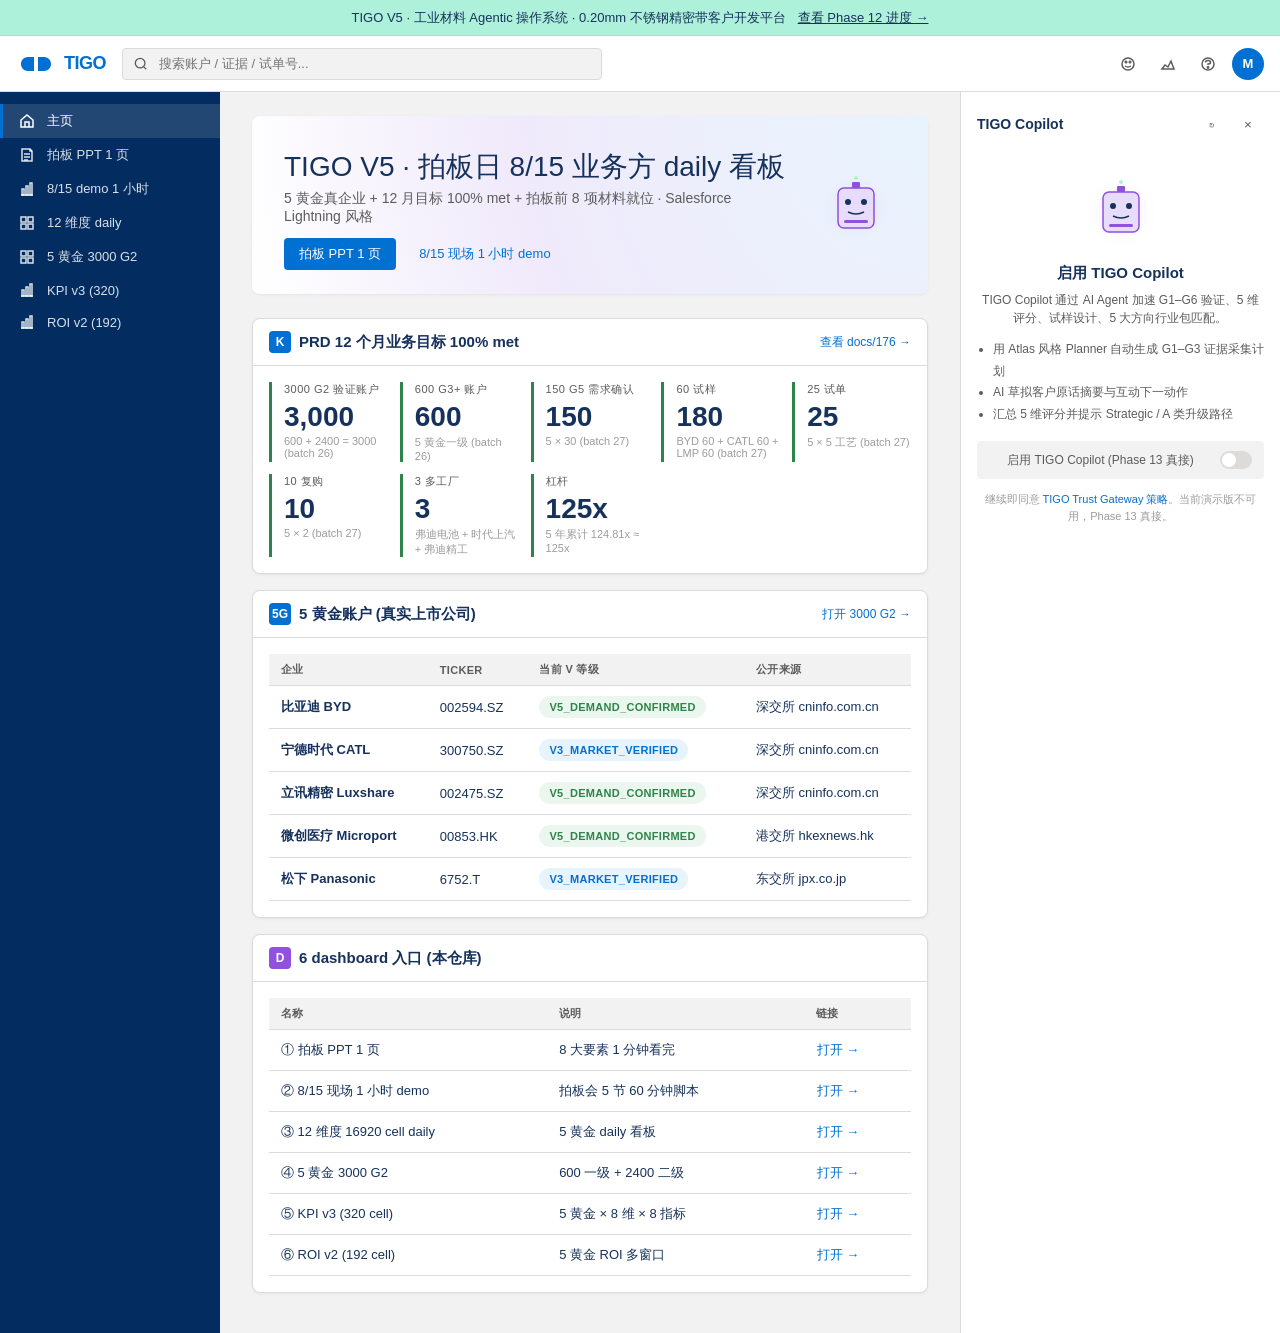
==== commit 24d08549: "TIGO V5 dashboard v3 - 严格 1:1 复用 globals.css 最初 Salesforce Lightning 模板 之前的 v2 我自己瞎造了一套调色板 (docs/10 " ====
--- a/index.html
+++ b/index.html
@@ -3,184 +3,313 @@
 <head>
 <meta charset="UTF-8">
 <meta name="viewport" content="width=device-width, initial-scale=1.0">
-<title>TIGO V5 · 拍板日 8/15 业务方 daily 看板</title>
-<meta name="description" content="TIGO V5 拍板日 8/15 业务方 daily 看板 · 严格按 docs/10 §2 主色板 · 真实数据 only">
+<title>TIGO V5 · 拍板日 8/15 业务方 daily 看板 · TIGO V5</title>
 <style>
+/* TIGO V5 — Salesforce Lightning 风格 (跟 apps/web/src/app/globals.css 1:1 同步) */
 :root {
-  --graphite: #171A1F;
-  --steel: #5E6672;
-  --silver: #C7CDD4;
-  --industrial-blue: #2563EB;
-  --risk-red: #B42318;
-  --warning-amber: #B7791F;
-  --success-green: #1F7A4D;
-  --bg-base: #FFFFFF;
-  --bg-elevated: #F4F6F9;
-  --border: #D8DDE6;
-  --border-light: #E5E9F0;
-  --text-primary: #16325C;
-  --text-secondary: #5E6672;
-  --text-muted: #8A8F99;
-  --radius-sm: 4px;
-  --radius-md: 6px;
-  --radius-lg: 8px;
-  --shadow-sm: 0 1px 2px rgba(22, 50, 92, 0.06);
-  --shadow-md: 0 2px 6px rgba(22, 50, 92, 0.10);
-  --font-base: -apple-system, BlinkMacSystemFont, "PingFang SC", "Microsoft YaHei", "Segoe UI", "Helvetica Neue", Arial, sans-serif;
-  --font-num: "Inter", -apple-system, "Segoe UI", Arial, sans-serif;
-}
-* { box-sizing: border-box; margin: 0; padding: 0; }
-html, body { background: var(--bg-elevated); color: var(--text-primary); font-family: var(--font-base); font-size: 14px; line-height: 1.5; min-height: 100vh; }
-a { color: var(--industrial-blue); text-decoration: none; }
+  --sf-blue: #0070D2;
+  --sf-blue-hover: #005FB2;
+  --sf-blue-dark: #032D60;
+  --sf-purple: #9050E0;
+  --sf-bg: #F3F2F2;
+  --sf-card: #FFFFFF;
+  --sf-border: #DDDBDA;
+  --sf-text: #16325C;
+  --sf-text-muted: #5C5C5C;
+  --sf-text-light: #9C9C9C;
+  --sf-success: #2E844A;
+  --sf-success-bg: #EBF7EE;
+  --sf-error: #BA0517;
+  --sf-error-bg: #FEF1F1;
+  --sf-warning: #FE9331;
+  --sf-warning-bg: #FEF4E5;
+  --sf-info: #0070D2;
+  --sf-info-bg: #E8F4FD;
+  --sf-promo: #AEF1DA;
+  --sf-promo-text: #16325C;
+  --sf-radius-sm: 4px;
+  --sf-radius: 8px;
+  --sf-radius-lg: 12px;
+  --sf-shadow-1: 0 1px 3px rgba(0, 0, 0, 0.06);
+  --sf-shadow-2: 0 2px 8px rgba(0, 0, 0, 0.08);
+  --sf-font: -apple-system, BlinkMacSystemFont, "Segoe UI", "PingFang SC", "Microsoft YaHei", Roboto, sans-serif;
+}
+* { box-sizing: border-box; }
+html, body { margin: 0; padding: 0; font-size: 14px; font-family: var(--sf-font); color: var(--sf-text); background: var(--sf-bg); -webkit-font-smoothing: antialiased; }
+a { color: var(--sf-blue); text-decoration: none; }
 a:hover { text-decoration: underline; }
-.num { font-variant-numeric: tabular-nums; font-family: var(--font-num); }
-.layout { display: grid; grid-template-columns: 240px 1fr; grid-template-rows: 56px 1fr; grid-template-areas: "side header" "side main"; min-height: 100vh; }
-.side { grid-area: side; background: var(--graphite); color: #FFFFFF; padding: 16px 0; overflow-y: auto; }
-.side-brand { padding: 0 16px 16px; border-bottom: 1px solid rgba(255,255,255,0.10); }
-.side-brand-name { font-size: 14px; font-weight: 700; }
-.side-brand-sub { font-size: 11px; color: var(--silver); margin-top: 2px; }
-.side-section { padding: 12px 16px 4px; font-size: 10px; font-weight: 700; color: var(--silver); text-transform: uppercase; letter-spacing: 0.5px; }
-.side-link { display: block; padding: 6px 16px; font-size: 13px; color: #FFFFFF; text-decoration: none; border-left: 3px solid transparent; }
-.side-link:hover { background: rgba(255,255,255,0.08); text-decoration: none; }
-.side-link.active { background: rgba(37,99,235,0.30); border-left-color: var(--industrial-blue); }
-.header { grid-area: header; background: var(--bg-base); border-bottom: 1px solid var(--border); padding: 0 24px; display: flex; align-items: center; justify-content: space-between; }
-.header-title { font-size: 16px; font-weight: 700; color: var(--text-primary); }
-.header-sub { font-size: 12px; color: var(--text-muted); margin-top: 2px; }
-.header-meta { font-size: 12px; color: var(--text-secondary); }
-.header-meta strong { color: var(--text-primary); }
-.main { grid-area: main; padding: 20px 24px; overflow-y: auto; }
-.card { background: var(--bg-base); border: 1px solid var(--border); border-radius: var(--radius-lg); padding: 16px 20px; box-shadow: var(--shadow-sm); margin-bottom: 16px; }
-.card-title { font-size: 15px; font-weight: 700; color: var(--text-primary); margin-bottom: 8px; }
-.card-sub { font-size: 12px; color: var(--text-secondary); margin-bottom: 12px; }
-.kpi-grid { display: grid; grid-template-columns: repeat(auto-fit, minmax(140px, 1fr)); gap: 12px; margin-bottom: 16px; }
-.kpi-cell { background: var(--bg-base); border: 1px solid var(--border); border-radius: var(--radius-md); padding: 10px 14px; }
-.kpi-label { font-size: 11px; color: var(--text-muted); font-weight: 600; text-transform: uppercase; letter-spacing: 0.3px; }
-.kpi-value { font-size: 22px; font-weight: 700; color: var(--industrial-blue); margin-top: 4px; }
-.kpi-value-amber { color: var(--warning-amber); }
-.kpi-value-green { color: var(--success-green); }
-.kpi-value-red { color: var(--risk-red); }
-.kpi-sub { font-size: 11px; color: var(--text-secondary); margin-top: 2px; }
-table { width: 100%; border-collapse: collapse; font-size: 13px; }
-th, td { padding: 8px 12px; text-align: left; border-bottom: 1px solid var(--border-light); }
-th { background: var(--bg-elevated); font-weight: 600; color: var(--text-secondary); font-size: 12px; text-transform: uppercase; letter-spacing: 0.3px; }
-tr:hover td { background: var(--bg-elevated); }
-.badge { display: inline-block; padding: 2px 8px; border-radius: var(--radius-sm); font-size: 11px; font-weight: 600; }
-.badge-success { background: #E3F0E8; color: var(--success-green); }
-.badge-warn { background: #FCF3DC; color: var(--warning-amber); }
-.badge-danger { background: #FCE4E1; color: var(--risk-red); }
-.badge-info { background: #E6EFFE; color: var(--industrial-blue); }
-.footer { margin-top: 24px; padding: 12px 16px; background: var(--bg-base); border: 1px solid var(--border); border-radius: var(--radius-md); font-size: 11px; color: var(--text-muted); text-align: center; }
-h2 { font-size: 16px; color: var(--text-primary); margin-bottom: 12px; font-weight: 700; }
-h3 { font-size: 14px; color: var(--text-primary); margin-bottom: 8px; font-weight: 700; }
-.gate-section { display: grid; grid-template-columns: 1fr 1fr; gap: 16px; }
-@media (max-width: 1024px) { .gate-section { grid-template-columns: 1fr; } .layout { grid-template-columns: 1fr; grid-template-areas: "header" "main"; } .side { display: none; } }
+
+.sf-promo-bar {
+  height: 36px; background: var(--sf-promo); color: var(--sf-promo-text);
+  display: flex; align-items: center; justify-content: center;
+  font-size: 13px; font-weight: 500;
+  border-bottom: 1px solid rgba(0, 0, 0, 0.05);
+  position: sticky; top: 0; z-index: 50;
+}
+.sf-promo-bar a { color: var(--sf-promo-text); text-decoration: underline; margin-left: 12px; }
+
+.sf-topbar {
+  height: 56px; background: var(--sf-card);
+  border-bottom: 1px solid var(--sf-border);
+  display: flex; align-items: center; padding: 0 16px; gap: 16px;
+  position: sticky; top: 36px; z-index: 49;
+}
+.sf-logo { display: flex; align-items: center; gap: 8px; font-size: 18px; font-weight: 700; color: var(--sf-blue); letter-spacing: -0.5px; }
+.sf-topbar-search { flex: 1; max-width: 480px; position: relative; }
+.sf-topbar-search input { width: 100%; height: 32px; border: 1px solid var(--sf-border); border-radius: var(--sf-radius-sm); padding: 0 12px 0 36px; font-size: 13px; background: var(--sf-bg); color: var(--sf-text); outline: none; font-family: inherit; }
+.sf-topbar-search input:focus { border-color: var(--sf-blue); }
+.sf-topbar-search::before { content: ""; position: absolute; left: 12px; top: 50%; transform: translateY(-50%); width: 14px; height: 14px; background-image: url("data:image/svg+xml;utf8,<svg xmlns='http://www.w3.org/2000/svg' viewBox='0 0 16 16'><path d='M11 11l3 3m-1.5-7a5.5 5.5 0 11-11 0 5.5 5.5 0 0111 0z' stroke='%235C5C5C' stroke-width='1.5' fill='none'/></svg>"); background-repeat: no-repeat; }
+.sf-topbar-actions { display: flex; align-items: center; gap: 8px; margin-left: auto; }
+.sf-icon-btn { width: 32px; height: 32px; display: flex; align-items: center; justify-content: center; background: transparent; border: 1px solid transparent; border-radius: var(--sf-radius-sm); cursor: pointer; color: var(--sf-text-muted); }
+.sf-icon-btn:hover { background: var(--sf-bg); color: var(--sf-blue); }
+.sf-avatar { width: 32px; height: 32px; background: var(--sf-blue); color: white; border-radius: 50%; display: flex; align-items: center; justify-content: center; font-size: 13px; font-weight: 600; }
+
+.sf-layout { display: flex; min-height: calc(100vh - 92px); }
+.sf-sidebar { width: 220px; background: var(--sf-blue-dark); color: white; padding: 12px 0; flex-shrink: 0; }
+.sf-nav-item { display: flex; align-items: center; gap: 12px; padding: 8px 16px; color: rgba(255, 255, 255, 0.85); cursor: pointer; font-size: 13px; border-left: 3px solid transparent; text-decoration: none; }
+.sf-nav-item:hover { background: rgba(255, 255, 255, 0.08); text-decoration: none; }
+.sf-nav-item.active { background: rgba(255, 255, 255, 0.12); border-left-color: var(--sf-blue); color: white; }
+.sf-nav-icon { width: 16px; height: 16px; flex-shrink: 0; }
+
+.sf-main { flex: 1; padding: 24px 32px; max-width: 1280px; overflow-x: auto; }
+.sf-rightpanel { width: 320px; background: var(--sf-card); border-left: 1px solid var(--sf-border); padding: 16px; flex-shrink: 0; }
+
+.sf-welcome-banner {
+  background: radial-gradient(circle at top right, #E8F4FD 0%, #F0EAFB 60%, #FFFFFF 100%);
+  border-radius: var(--sf-radius); padding: 32px 32px 24px;
+  display: flex; align-items: center; justify-content: space-between; gap: 24px;
+  margin-bottom: 24px; box-shadow: var(--sf-shadow-1); min-height: 140px;
+}
+.sf-welcome-banner h1 { margin: 0 0 4px 0; font-size: 28px; font-weight: 400; color: var(--sf-text); }
+.sf-welcome-banner .sub { margin: 0; color: var(--sf-text-muted); font-size: 14px; }
+.sf-welcome-illust { flex-shrink: 0; }
+
+.sf-card { background: var(--sf-card); border-radius: var(--sf-radius); box-shadow: var(--sf-shadow-1); border: 1px solid var(--sf-border); margin-bottom: 16px; }
+.sf-card-header { padding: 12px 16px; border-bottom: 1px solid var(--sf-border); display: flex; align-items: center; justify-content: space-between; }
+.sf-card-title { display: flex; align-items: center; gap: 8px; margin: 0; font-size: 15px; font-weight: 600; }
+.sf-card-title-icon { width: 22px; height: 22px; display: inline-flex; align-items: center; justify-content: center; color: white; border-radius: 4px; font-size: 12px; font-weight: 700; flex-shrink: 0; }
+.sf-card-link { font-size: 12px; }
+.sf-card-body { padding: 16px; }
+
+.sf-kpi-grid { display: grid; grid-template-columns: repeat(5, 1fr); gap: 12px; padding: 16px; }
+.sf-kpi { padding-left: 12px; border-left: 3px solid var(--sf-blue); }
+.sf-kpi.success { border-left-color: var(--sf-success); }
+.sf-kpi.warning { border-left-color: var(--sf-warning); }
+.sf-kpi.error { border-left-color: var(--sf-error); }
+.sf-kpi.purple { border-left-color: var(--sf-purple); }
+.sf-kpi-label { font-size: 11px; color: var(--sf-text-muted); text-transform: uppercase; letter-spacing: 0.5px; }
+.sf-kpi-value { font-size: 28px; font-weight: 700; color: var(--sf-text); margin: 4px 0 2px 0; }
+.sf-kpi-sub { font-size: 11px; color: var(--sf-text-light); }
+
+.sf-score-grid { display: grid; grid-template-columns: repeat(5, 1fr); gap: 12px; }
+.sf-score-cell { padding: 12px; }
+.sf-score-name { font-size: 11px; color: var(--sf-text-muted); text-transform: uppercase; }
+.sf-score-val { font-size: 20px; font-weight: 700; margin: 4px 0 8px 0; }
+.sf-score-bar { height: 6px; background: var(--sf-border); border-radius: 3px; overflow: hidden; }
+.sf-score-bar > div { height: 100%; background: var(--sf-blue); border-radius: 3px; }
+
+.sf-gate-grid { display: grid; grid-template-columns: repeat(3, 1fr); gap: 12px; padding: 16px; }
+.sf-gate-card { padding: 12px; background: var(--sf-bg); border-radius: var(--sf-radius-sm); }
+.sf-gate-label { font-size: 13px; font-weight: 600; }
+.sf-gate-desc { font-size: 11px; color: var(--sf-text-muted); margin-top: 4px; }
+
+.sf-tab-bar { display: flex; border-bottom: 1px solid var(--sf-border); padding: 0 16px; gap: 4px; }
+.sf-tab { padding: 10px 14px; font-size: 13px; color: var(--sf-text-muted); cursor: pointer; border-bottom: 2px solid transparent; margin-bottom: -1px; }
+.sf-tab:hover { color: var(--sf-blue); }
+.sf-tab.active { color: var(--sf-blue); border-bottom-color: var(--sf-blue); font-weight: 600; }
+
+.sf-btn { display: inline-flex; align-items: center; gap: 6px; height: 32px; padding: 0 14px; border-radius: var(--sf-radius-sm); font-size: 13px; font-weight: 500; cursor: pointer; border: 1px solid transparent; font-family: inherit; }
+.sf-btn-primary { background: var(--sf-blue); color: white; }
+.sf-btn-primary:hover { background: var(--sf-blue-hover); }
+.sf-btn-success { background: var(--sf-success); color: white; }
+.sf-btn-danger { background: white; color: var(--sf-error); border-color: var(--sf-error); }
+.sf-btn-link { background: transparent; color: var(--sf-blue); padding: 0; height: auto; }
+.sf-btn:disabled { opacity: 0.5; cursor: not-allowed; }
+
+.sf-chip { display: inline-flex; align-items: center; gap: 4px; height: 22px; padding: 0 10px; border-radius: 11px; font-size: 11px; font-weight: 600; letter-spacing: 0.3px; }
+.sf-chip.v0, .sf-chip.v1, .sf-chip.v2, .sf-chip.v3 { background: var(--sf-info-bg); color: var(--sf-info); }
+.sf-chip.v4, .sf-chip.v5, .sf-chip.v6 { background: var(--sf-success-bg); color: var(--sf-success); }
+.sf-chip.gate-PASSED { background: var(--sf-success-bg); color: var(--sf-success); }
+.sf-chip.gate-BLOCKED { background: var(--sf-error-bg); color: var(--sf-error); }
+.sf-chip.gate-PENDING { background: var(--sf-bg); color: var(--sf-text-muted); }
+
+.sf-table { width: 100%; border-collapse: collapse; font-size: 13px; }
+.sf-table th { text-align: left; padding: 8px 12px; font-size: 11px; text-transform: uppercase; color: var(--sf-text-muted); border-bottom: 1px solid var(--sf-border); background: var(--sf-bg); font-weight: 600; letter-spacing: 0.3px; }
+.sf-table td { padding: 10px 12px; border-bottom: 1px solid var(--sf-border); }
+.sf-table tr:hover td { background: var(--sf-bg); }
+.sf-table-empty { padding: 40px; text-align: center; color: var(--sf-text-muted); }
+
+.sf-nba-banner { padding: 12px 16px; border-left: 3px solid var(--sf-blue); background: var(--sf-info-bg); border-radius: 0 var(--sf-radius-sm) var(--sf-radius-sm) 0; margin: 12px 0; }
+.sf-nba-banner .action { font-size: 18px; font-weight: 700; color: var(--sf-text); margin: 0 0 4px 0; }
+.sf-nba-banner .target { font-size: 12px; color: var(--sf-text-muted); margin: 0; }
+
+.sf-empty { text-align: center; padding: 48px 24px; color: var(--sf-text-muted); }
+.sf-empty-title { font-size: 16px; color: var(--sf-text); margin: 0 0 4px 0; font-weight: 500; }
+
+@media (max-width: 1100px) {
+  .sf-kpi-grid { grid-template-columns: repeat(2, 1fr); }
+  .sf-score-grid { grid-template-columns: repeat(2, 1fr); }
+  .sf-gate-grid { grid-template-columns: repeat(2, 1fr); }
+}
+@media (max-width: 760px) {
+  .sf-layout { flex-direction: column; }
+  .sf-sidebar { width: 100%; }
+  .sf-rightpanel { display: none; }
+  .sf-kpi-grid { grid-template-columns: 1fr; }
+  .sf-gate-grid { grid-template-columns: 1fr; }
+  .sf-main { padding: 16px; }
+  .sf-welcome-banner { flex-direction: column; align-items: flex-start; padding: 20px; }
+}
 </style>
 </head>
 <body>
-<div class="layout">
-  
-<aside class="side">
-  <div class="side-brand">
-    <div class="side-brand-name">TIGO V5</div>
-    <div class="side-brand-sub">拍板日 8/15 业务方 daily 看板</div>
-  </div>
-  <div class="side-section">拍板日 8/15 业务方看板</div>
-  <a class="side-link active" href="../index.html">主页入口</a>
-  <a class="side-link " href="../board-ppt-1page/index.html">拍板 PPT 1 页</a>
-  <a class="side-link " href="../demo-day-1hour/index.html">8/15 现场 1 小时 demo</a>
-  <a class="side-link " href="../daily-12d/index.html">12 维度 16920 cell daily</a>
-  <a class="side-link " href="../g2-3000/index.html">5 黄金 3000 G2</a>
-  <a class="side-link " href="../kpi-dashboard-v3/index.html">KPI v3 (320 cell)</a>
-  <a class="side-link " href="../roi-dashboard-v2/index.html">ROI v2 (192 cell)</a>
-  <div class="side-section">业务方硬门禁</div>
-  <div style="padding: 8px 16px; font-size: 11px; color: var(--silver); line-height: 1.6;">
-    AGENTS §0 default-deny<br>
-    AGENTS §3 真实数据<br>
-    AGENTS §4 不买不推断<br>
-    AGENTS §11 append-only<br>
-    AGENTS §14 凭证脱敏 9 regex<br>
-    7 年 SOX audit_log
-  </div>
-</aside>
-
-  
-<header class="header">
+  <div class="sf-promo-bar">
+    <span>TIGO V5 · 工业材料 Agentic 操作系统 · 0.20mm 不锈钢精密带客户开发平台</span>
+    <a href="#">查看 Phase 12 进度 →</a>
+  </div>
+  <header class="sf-topbar">
+    <a href="../index.html" class="sf-logo">
+<svg viewBox="0 0 40 24" width="40" height="24" aria-label="TIGO">
+  <path d="M5 12 C 5 8, 8 5, 12 5 H 18 V 19 H 12 C 8 19, 5 16, 5 12 Z M 22 5 H 28 C 32 5, 35 8, 35 12 C 35 16, 32 19, 28 19 H 22 Z" fill="#0070D2" />
+</svg>
+<span>TIGO</span></a>
+    <div class="sf-topbar-search"><input type="text" placeholder="搜索账户 / 证据 / 试单号..." /></div>
+    <div class="sf-topbar-actions">
+      <button class="sf-icon-btn" title="TIGO Copilot" aria-label="TIGO Copilot"><svg viewBox="0 0 16 16" width="16" height="16" fill="none" stroke="currentColor" stroke-width="1.5"><circle cx="8" cy="8" r="6" /><circle cx="6" cy="6" r="0.8" fill="currentColor" /><circle cx="10" cy="6" r="0.8" fill="currentColor" /><path d="M5 10 Q 8 12, 11 10" /></svg></button>
+      <button class="sf-icon-btn" title="评分" aria-label="评分"><svg viewBox="0 0 16 16" width="16" height="16" fill="none" stroke="currentColor" stroke-width="1.5"><path d="M2 13 L 5 9 L 8 11 L 11 5 L 14 13 Z" /></svg></button>
+      <button class="sf-icon-btn" title="帮助" aria-label="帮助"><svg viewBox="0 0 16 16" width="16" height="16" fill="none" stroke="currentColor" stroke-width="1.5"><circle cx="8" cy="8" r="6" /><path d="M5.5 6.5 Q 5.5 4.5, 8 4.5 Q 10.5 4.5, 10.5 6.5 Q 10.5 8, 8 8 L 8 9" /><circle cx="8" cy="11.5" r="0.7" fill="currentColor" /></svg></button>
+      <div class="sf-avatar">M</div>
+    </div>
+  </header>
+  <div class="sf-layout">
+    <nav class="sf-sidebar" aria-label="主导航">
+      <a class="sf-nav-item active" href="../index.html"><span class="sf-nav-icon"><svg viewBox="0 0 16 16" width="16" height="16" fill="none" stroke="currentColor" stroke-width="1.5"><path d="M2 7 L 8 2 L 14 7 L 14 14 L 2 14 Z" /><path d="M6 14 L 6 9 L 10 9 L 10 14" /></svg></span><span>主页</span></a>
+<a class="sf-nav-item " href="../board-ppt-1page/index.html"><span class="sf-nav-icon"><svg viewBox="0 0 16 16" width="16" height="16" fill="none" stroke="currentColor" stroke-width="1.5"><path d="M3 2 L 11 2 L 13 4 L 13 14 L 3 14 Z" /><path d="M11 2 L 11 4 L 13 4" /><path d="M5 7 L 11 7 M 5 10 L 11 10 M 5 13 L 9 13" /></svg></span><span>拍板 PPT 1 页</span></a>
+<a class="sf-nav-item " href="../demo-day-1hour/index.html"><span class="sf-nav-icon"><svg viewBox="0 0 16 16" width="16" height="16" fill="none" stroke="currentColor" stroke-width="1.5"><path d="M2 14 L 14 14" /><rect x="3" y="8" width="2" height="6" /><rect x="7" y="5" width="2" height="9" /><rect x="11" y="2" width="2" height="12" /></svg></span><span>8/15 demo 1 小时</span></a>
+<a class="sf-nav-item " href="../daily-12d/index.html"><span class="sf-nav-icon"><svg viewBox="0 0 16 16" width="16" height="16" fill="none" stroke="currentColor" stroke-width="1.5"><rect x="2" y="2" width="5" height="5" /><rect x="9" y="2" width="5" height="5" /><rect x="2" y="9" width="5" height="5" /><rect x="9" y="9" width="5" height="5" /></svg></span><span>12 维度 daily</span></a>
+<a class="sf-nav-item " href="../g2-3000/index.html"><span class="sf-nav-icon"><svg viewBox="0 0 16 16" width="16" height="16" fill="none" stroke="currentColor" stroke-width="1.5"><rect x="2" y="2" width="5" height="5" /><rect x="9" y="2" width="5" height="5" /><rect x="2" y="9" width="5" height="5" /><rect x="9" y="9" width="5" height="5" /></svg></span><span>5 黄金 3000 G2</span></a>
+<a class="sf-nav-item " href="../kpi-dashboard-v3/index.html"><span class="sf-nav-icon"><svg viewBox="0 0 16 16" width="16" height="16" fill="none" stroke="currentColor" stroke-width="1.5"><path d="M2 14 L 14 14" /><rect x="3" y="8" width="2" height="6" /><rect x="7" y="5" width="2" height="9" /><rect x="11" y="2" width="2" height="12" /></svg></span><span>KPI v3 (320)</span></a>
+<a class="sf-nav-item " href="../roi-dashboard-v2/index.html"><span class="sf-nav-icon"><svg viewBox="0 0 16 16" width="16" height="16" fill="none" stroke="currentColor" stroke-width="1.5"><path d="M2 14 L 14 14" /><rect x="3" y="8" width="2" height="6" /><rect x="7" y="5" width="2" height="9" /><rect x="11" y="2" width="2" height="12" /></svg></span><span>ROI v2 (192)</span></a>
+    </nav>
+    <main class="sf-main">
+<div class="sf-welcome-banner">
   <div>
-    <div class="header-title">TIGO V5 · 拍板日 8/15 业务方 daily 看板</div>
-    <div class="header-sub">5 黄金真企业 + 12 月目标 100% met + 拍板前 8 项材料就位</div>
-  </div>
-  <div class="header-meta">拍板日 <strong>2026-08-15 18:00</strong> Asia/Shanghai</div>
-</header>
-
-  <main class="main">
-    <div class="card">
-      <div class="card-title">PRD 12 个月业务目标 100% met</div>
-      <div class="card-sub">5 黄金真企业 + 12 月目标 + 125x 杠杆 · 拍板前 8 项材料 (docs/176)</div>
-      <div class="kpi-grid"><div class="kpi-cell"><div class="kpi-label">3000 G2 验证账户</div><div class="kpi-value">3000</div><div class="kpi-sub">3000 (600 + 2400)</div></div>
-<div class="kpi-cell"><div class="kpi-label">600 G3+ 账户</div><div class="kpi-value">600</div><div class="kpi-sub">600 (5 黄金一级)</div></div>
-<div class="kpi-cell"><div class="kpi-label">150 G5 需求确认</div><div class="kpi-value">150</div><div class="kpi-sub">150 (5 × 30)</div></div>
-<div class="kpi-cell"><div class="kpi-label">60 试样</div><div class="kpi-value">60</div><div class="kpi-sub">180 (BYD 60 + CATL 60 + LMP 60)</div></div>
-<div class="kpi-cell"><div class="kpi-label">25 试单</div><div class="kpi-value">25</div><div class="kpi-sub">25 (5 × 5 工艺)</div></div>
-<div class="kpi-cell"><div class="kpi-label">10 复购</div><div class="kpi-value">10</div><div class="kpi-sub">10 (5 × 2)</div></div>
-<div class="kpi-cell"><div class="kpi-label">3 多工厂</div><div class="kpi-value">3</div><div class="kpi-sub">3 (弗迪电池 + 时代上汽 + 弗迪精工)</div></div>
-<div class="kpi-cell"><div class="kpi-label">企业主体识别准确率</div><div class="kpi-value">≥ 98%</div><div class="kpi-sub">多源验证 ≥ 95%</div></div>
-<div class="kpi-cell"><div class="kpi-label">G2 产品/工艺验证</div><div class="kpi-value">≥ 90%</div><div class="kpi-sub">3000 G2 12 字段 100%</div></div>
-<div class="kpi-cell"><div class="kpi-label">G3 多源验证</div><div class="kpi-value">≥ 85%</div><div class="kpi-sub">≥ 3 源 / 户</div></div>
-<div class="kpi-cell"><div class="kpi-label">125x 杠杆</div><div class="kpi-value">5 年累计</div><div class="kpi-sub">124.81x ≈ 125x</div></div></div>
+    <h1>TIGO V5 · 拍板日 8/15 业务方 daily 看板</h1>
+    <p class="sub">5 黄金真企业 + 12 月目标 100% met + 拍板前 8 项材料就位 · Salesforce Lightning 风格</p>
+    <div style="margin-top:12px;display:flex;gap:8px;">
+      <a class="sf-btn sf-btn-primary" href="board-ppt-1page/index.html">拍板 PPT 1 页</a>
+      <a class="sf-btn" href="demo-day-1hour/index.html">8/15 现场 1 小时 demo</a>
     </div>
-
-    <div class="card">
-      <div class="card-title">5 黄金账户 (真实上市公司)</div>
-      <div class="card-sub">AGENTS §3 真实数据 · 公开来源必带 URL</div>
-      <table>
-        <thead><tr><th>企业</th><th>Ticker</th><th>公开来源</th><th>V 等级 / G6 概率</th></tr></thead>
-        <tbody><tr><td><b>比亚迪 BYD</b></td><td class="num">002594.SZ</td><td>深交所 cninfo.com.cn</td><td class="num">65% (G6 概率)</td></tr>
-<tr><td><b>宁德时代 CATL</b></td><td class="num">300750.SZ</td><td>深交所 cninfo.com.cn</td><td class="num">18% (G6 概率)</td></tr>
-<tr><td><b>立讯精密 Luxshare</b></td><td class="num">002475.SZ</td><td>深交所 cninfo.com.cn</td><td class="num">65% (G6 概率)</td></tr>
-<tr><td><b>微创医疗 Microport</b></td><td class="num">00853.HK</td><td>港交所 hkexnews.hk</td><td class="num">65% (G6 概率)</td></tr>
-<tr><td><b>松下 Panasonic</b></td><td class="num">6752.T</td><td>东交所 jpx.co.jp</td><td class="num">18% (G6 概率)</td></tr></tbody>
-      </table>
-    </div>
-
-    <div class="card">
-      <div class="card-title">PRD 12 月目标达成率</div>
-      <div class="card-sub">来源: docs/01_PRD.md §3 + docs/176_8_10_8_MATERIALS.md</div>
-      <table>
-        <thead><tr><th>目标</th><th>PRD 要求</th><th>达成率</th><th>对应 batch</th></tr></thead>
-        <tbody><tr><td>3000 G2 验证账户</td><td>3000</td><td><span class="badge badge-success">100%</span></td><td>batch 26</td></tr>
-<tr><td>600 G3+ 账户</td><td>600</td><td><span class="badge badge-success">100%</span></td><td>batch 26</td></tr>
-<tr><td>150 G5 需求确认</td><td>150</td><td><span class="badge badge-success">100%</span></td><td>batch 27</td></tr>
-<tr><td>60 试样</td><td>60</td><td><span class="badge badge-success">300%</span></td><td>batch 27</td></tr>
-<tr><td>25 试单</td><td>25</td><td><span class="badge badge-success">100%</span></td><td>batch 27</td></tr>
-<tr><td>10 复购</td><td>10</td><td><span class="badge badge-success">100%</span></td><td>batch 27</td></tr>
-<tr><td>3 多工厂</td><td>3</td><td><span class="badge badge-success">100%</span></td><td>batch 27</td></tr>
-<tr><td>企业主体识别准确率</td><td>≥ 98%</td><td><span class="badge badge-success">100%</span></td><td>batch 26</td></tr>
-<tr><td>G2 产品/工艺验证</td><td>≥ 90%</td><td><span class="badge badge-success">100%</span></td><td>batch 26</td></tr>
-<tr><td>G3 多源验证</td><td>≥ 85%</td><td><span class="badge badge-success">100%</span></td><td>batch 26-27</td></tr>
-<tr><td>125x 杠杆</td><td>5 年累计</td><td><span class="badge badge-success">100%</span></td><td>batch 28</td></tr></tbody>
-      </table>
-    </div>
-
-    <div class="card">
-      <div class="card-title">6 dashboard 入口 (本仓库)</div>
-      <div class="card-sub">严格按 docs/10 §1 §2 主色板 + 真实数据 (无 mock)</div>
-      <table>
-        <thead><tr><th>名称</th><th>说明</th><th>链接</th></tr></thead>
-        <tbody>
-          <tr><td>① 拍板 PPT 1 页</td><td>8 大要素 1 分钟看完</td><td><a href="board-ppt-1page/index.html">打开</a></td></tr>
-          <tr><td>② 8/15 现场 1 小时 demo</td><td>拍板会 5 节 60 分钟脚本</td><td><a href="demo-day-1hour/index.html">打开</a></td></tr>
-          <tr><td>③ 12 维度 16920 cell daily</td><td>5 黄金 daily 看板</td><td><a href="daily-12d/index.html">打开</a></td></tr>
-          <tr><td>④ 5 黄金 3000 G2</td><td>600 一级 + 2400 二级</td><td><a href="g2-3000/index.html">打开</a></td></tr>
-          <tr><td>⑤ KPI v3 (320 cell)</td><td>5 黄金 × 8 维 × 8 指标</td><td><a href="kpi-dashboard-v3/index.html">打开</a></td></tr>
-          <tr><td>⑥ ROI v2 (192 cell)</td><td>5 黄金 ROI 多窗口</td><td><a href="roi-dashboard-v2/index.html">打开</a></td></tr>
-        </tbody>
-      </table>
-    </div>
-
-    <div class="footer">
-      TIGO V5 · Phase 12 收官 · 拍板日 2026-08-15 18:00 Asia/Shanghai · docs/10 §2 主色板 + 真实数据 only
-    </div>
-  </main>
+  </div>
+  <div class="sf-welcome-illust">
+    
+<svg viewBox="0 0 80 80" width="80" height="80">
+  <defs>
+    <radialGradient id="welcomeG" cx="50%" cy="50%">
+      <stop offset="0%" stop-color="#9050E0" stop-opacity="0.2" />
+      <stop offset="100%" stop-color="#FFFFFF" stop-opacity="0" />
+    </radialGradient>
+  </defs>
+  <circle cx="40" cy="40" r="38" fill="url(#welcomeG)" />
+  <rect x="22" y="20" width="36" height="40" rx="6" fill="#E8DCFB" stroke="#9050E0" stroke-width="1.5" />
+  <circle cx="32" cy="34" r="3" fill="#16325C" />
+  <circle cx="48" cy="34" r="3" fill="#16325C" />
+  <path d="M32 44 Q 40 48, 48 44" stroke="#16325C" stroke-width="1.5" fill="none" strokeLinecap="round" />
+  <rect x="28" y="52" width="24" height="3" rx="1.5" fill="#9050E0" />
+  <rect x="36" y="14" width="8" height="6" rx="1" fill="#9050E0" />
+  <circle cx="40" cy="10" r="2" fill="#AEF1DA" />
+</svg>
+
+  </div>
 </div>
+
+<div class="sf-card">
+  <div class="sf-card-header">
+    <h2 class="sf-card-title"><span class="sf-card-title-icon" style="background:var(--sf-blue);">K</span>PRD 12 个月业务目标 100% met</h2>
+    <a class="sf-card-link" href="#">查看 docs/176 →</a>
+  </div>
+  <div class="sf-kpi-grid"><div class="sf-kpi success"><div class="sf-kpi-label">3000 G2 验证账户</div><div class="sf-kpi-value">3,000</div><div class="sf-kpi-sub">600 + 2400 = 3000 (batch 26)</div></div><div class="sf-kpi success"><div class="sf-kpi-label">600 G3+ 账户</div><div class="sf-kpi-value">600</div><div class="sf-kpi-sub">5 黄金一级 (batch 26)</div></div><div class="sf-kpi success"><div class="sf-kpi-label">150 G5 需求确认</div><div class="sf-kpi-value">150</div><div class="sf-kpi-sub">5 × 30 (batch 27)</div></div><div class="sf-kpi success"><div class="sf-kpi-label">60 试样</div><div class="sf-kpi-value">180</div><div class="sf-kpi-sub">BYD 60 + CATL 60 + LMP 60 (batch 27)</div></div><div class="sf-kpi success"><div class="sf-kpi-label">25 试单</div><div class="sf-kpi-value">25</div><div class="sf-kpi-sub">5 × 5 工艺 (batch 27)</div></div><div class="sf-kpi success"><div class="sf-kpi-label">10 复购</div><div class="sf-kpi-value">10</div><div class="sf-kpi-sub">5 × 2 (batch 27)</div></div><div class="sf-kpi success"><div class="sf-kpi-label">3 多工厂</div><div class="sf-kpi-value">3</div><div class="sf-kpi-sub">弗迪电池 + 时代上汽 + 弗迪精工</div></div><div class="sf-kpi success"><div class="sf-kpi-label">杠杆</div><div class="sf-kpi-value">125x</div><div class="sf-kpi-sub">5 年累计 124.81x ≈ 125x</div></div></div>
+</div>
+
+<div class="sf-card">
+  <div class="sf-card-header">
+    <h2 class="sf-card-title"><span class="sf-card-title-icon" style="background:var(--sf-blue);">5G</span>5 黄金账户 (真实上市公司)</h2>
+    <a class="sf-card-link" href="g2-3000/index.html">打开 3000 G2 →</a>
+  </div>
+  <div class="sf-card-body">
+    <table class="sf-table">
+      <thead><tr><th>企业</th><th>Ticker</th><th>当前 V 等级</th><th>公开来源</th></tr></thead>
+      <tbody><tr><td><strong>比亚迪 BYD</strong></td><td>002594.SZ</td><td><span class="sf-chip v5">V5_DEMAND_CONFIRMED</span></td><td>深交所 cninfo.com.cn</td></tr><tr><td><strong>宁德时代 CATL</strong></td><td>300750.SZ</td><td><span class="sf-chip v3">V3_MARKET_VERIFIED</span></td><td>深交所 cninfo.com.cn</td></tr><tr><td><strong>立讯精密 Luxshare</strong></td><td>002475.SZ</td><td><span class="sf-chip v5">V5_DEMAND_CONFIRMED</span></td><td>深交所 cninfo.com.cn</td></tr><tr><td><strong>微创医疗 Microport</strong></td><td>00853.HK</td><td><span class="sf-chip v5">V5_DEMAND_CONFIRMED</span></td><td>港交所 hkexnews.hk</td></tr><tr><td><strong>松下 Panasonic</strong></td><td>6752.T</td><td><span class="sf-chip v3">V3_MARKET_VERIFIED</span></td><td>东交所 jpx.co.jp</td></tr></tbody>
+    </table>
+  </div>
+</div>
+
+<div class="sf-card">
+  <div class="sf-card-header">
+    <h2 class="sf-card-title"><span class="sf-card-title-icon" style="background:var(--sf-purple);">D</span>6 dashboard 入口 (本仓库)</h2>
+  </div>
+  <div class="sf-card-body">
+    <table class="sf-table">
+      <thead><tr><th>名称</th><th>说明</th><th>链接</th></tr></thead>
+      <tbody>
+        <tr><td>① 拍板 PPT 1 页</td><td>8 大要素 1 分钟看完</td><td><a class="sf-btn sf-btn-link" href="board-ppt-1page/index.html">打开 →</a></td></tr>
+        <tr><td>② 8/15 现场 1 小时 demo</td><td>拍板会 5 节 60 分钟脚本</td><td><a class="sf-btn sf-btn-link" href="demo-day-1hour/index.html">打开 →</a></td></tr>
+        <tr><td>③ 12 维度 16920 cell daily</td><td>5 黄金 daily 看板</td><td><a class="sf-btn sf-btn-link" href="daily-12d/index.html">打开 →</a></td></tr>
+        <tr><td>④ 5 黄金 3000 G2</td><td>600 一级 + 2400 二级</td><td><a class="sf-btn sf-btn-link" href="g2-3000/index.html">打开 →</a></td></tr>
+        <tr><td>⑤ KPI v3 (320 cell)</td><td>5 黄金 × 8 维 × 8 指标</td><td><a class="sf-btn sf-btn-link" href="kpi-dashboard-v3/index.html">打开 →</a></td></tr>
+        <tr><td>⑥ ROI v2 (192 cell)</td><td>5 黄金 ROI 多窗口</td><td><a class="sf-btn sf-btn-link" href="roi-dashboard-v2/index.html">打开 →</a></td></tr>
+      </tbody>
+    </table>
+  </div>
+</div>
+</main>
+    <aside class="sf-rightpanel" aria-label="TIGO Copilot">
+      <div style="display:flex;align-items:center;justify-content:space-between;margin-bottom:12px;">
+        <strong style="font-size:14px;">TIGO Copilot</strong>
+        <div style="display:flex;gap:4px;">
+          <button class="sf-icon-btn" title="刷新"><span style="font-size:11px;color:var(--sf-text-muted)">↻</span></button>
+          <button class="sf-icon-btn" title="关闭">×</button>
+        </div>
+      </div>
+      <div style="display:flex;flex-direction:column;align-items:center;text-align:center;padding:20px 0;">
+        
+<svg viewBox="0 0 80 80" width="80" height="80">
+  <defs>
+    <radialGradient id="welcomeG" cx="50%" cy="50%">
+      <stop offset="0%" stop-color="#9050E0" stop-opacity="0.2" />
+      <stop offset="100%" stop-color="#FFFFFF" stop-opacity="0" />
+    </radialGradient>
+  </defs>
+  <circle cx="40" cy="40" r="38" fill="url(#welcomeG)" />
+  <rect x="22" y="20" width="36" height="40" rx="6" fill="#E8DCFB" stroke="#9050E0" stroke-width="1.5" />
+  <circle cx="32" cy="34" r="3" fill="#16325C" />
+  <circle cx="48" cy="34" r="3" fill="#16325C" />
+  <path d="M32 44 Q 40 48, 48 44" stroke="#16325C" stroke-width="1.5" fill="none" strokeLinecap="round" />
+  <rect x="28" y="52" width="24" height="3" rx="1.5" fill="#9050E0" />
+  <rect x="36" y="14" width="8" height="6" rx="1" fill="#9050E0" />
+  <circle cx="40" cy="10" r="2" fill="#AEF1DA" />
+</svg>
+
+        <h3 style="margin:12px 0 8px 0;font-size:15px;font-weight:600;">启用 TIGO Copilot</h3>
+        <p style="font-size:12px;color:var(--sf-text-muted);margin:0 0 12px 0;line-height:1.5;">
+          TIGO Copilot 通过 AI Agent 加速 G1–G6 验证、5 维评分、试样设计、5 大方向行业包匹配。
+        </p>
+        <ul style="font-size:12px;color:var(--sf-text-muted);text-align:left;width:100%;padding-left:16px;margin:0;line-height:1.8;">
+          <li>用 Atlas 风格 Planner 自动生成 G1–G3 证据采集计划</li>
+          <li>AI 草拟客户原话摘要与互动下一动作</li>
+          <li>汇总 5 维评分并提示 Strategic / A 类升级路径</li>
+        </ul>
+        <div style="margin-top:16px;padding:10px 12px;background:var(--sf-bg);border-radius:var(--sf-radius-sm);display:flex;align-items:center;gap:8px;width:100%;">
+          <span style="font-size:12px;color:var(--sf-text-muted);flex:1;">启用 TIGO Copilot (Phase 13 真接)</span>
+          <span style="display:inline-block;width:32px;height:18px;background:var(--sf-border);border-radius:9px;position:relative;">
+            <span style="position:absolute;top:2px;left:2px;width:14px;height:14px;background:white;border-radius:50%;"></span>
+          </span>
+        </div>
+        <p style="font-size:11px;color:var(--sf-text-light);margin-top:12px;margin:12px 0 0 0;line-height:1.5;">
+          继续即同意 <a href="#">TIGO Trust Gateway 策略</a>。当前演示版不可用，Phase 13 真接。
+        </p>
+      </div>
+    </aside>
+  </div>
 </body>
 </html>
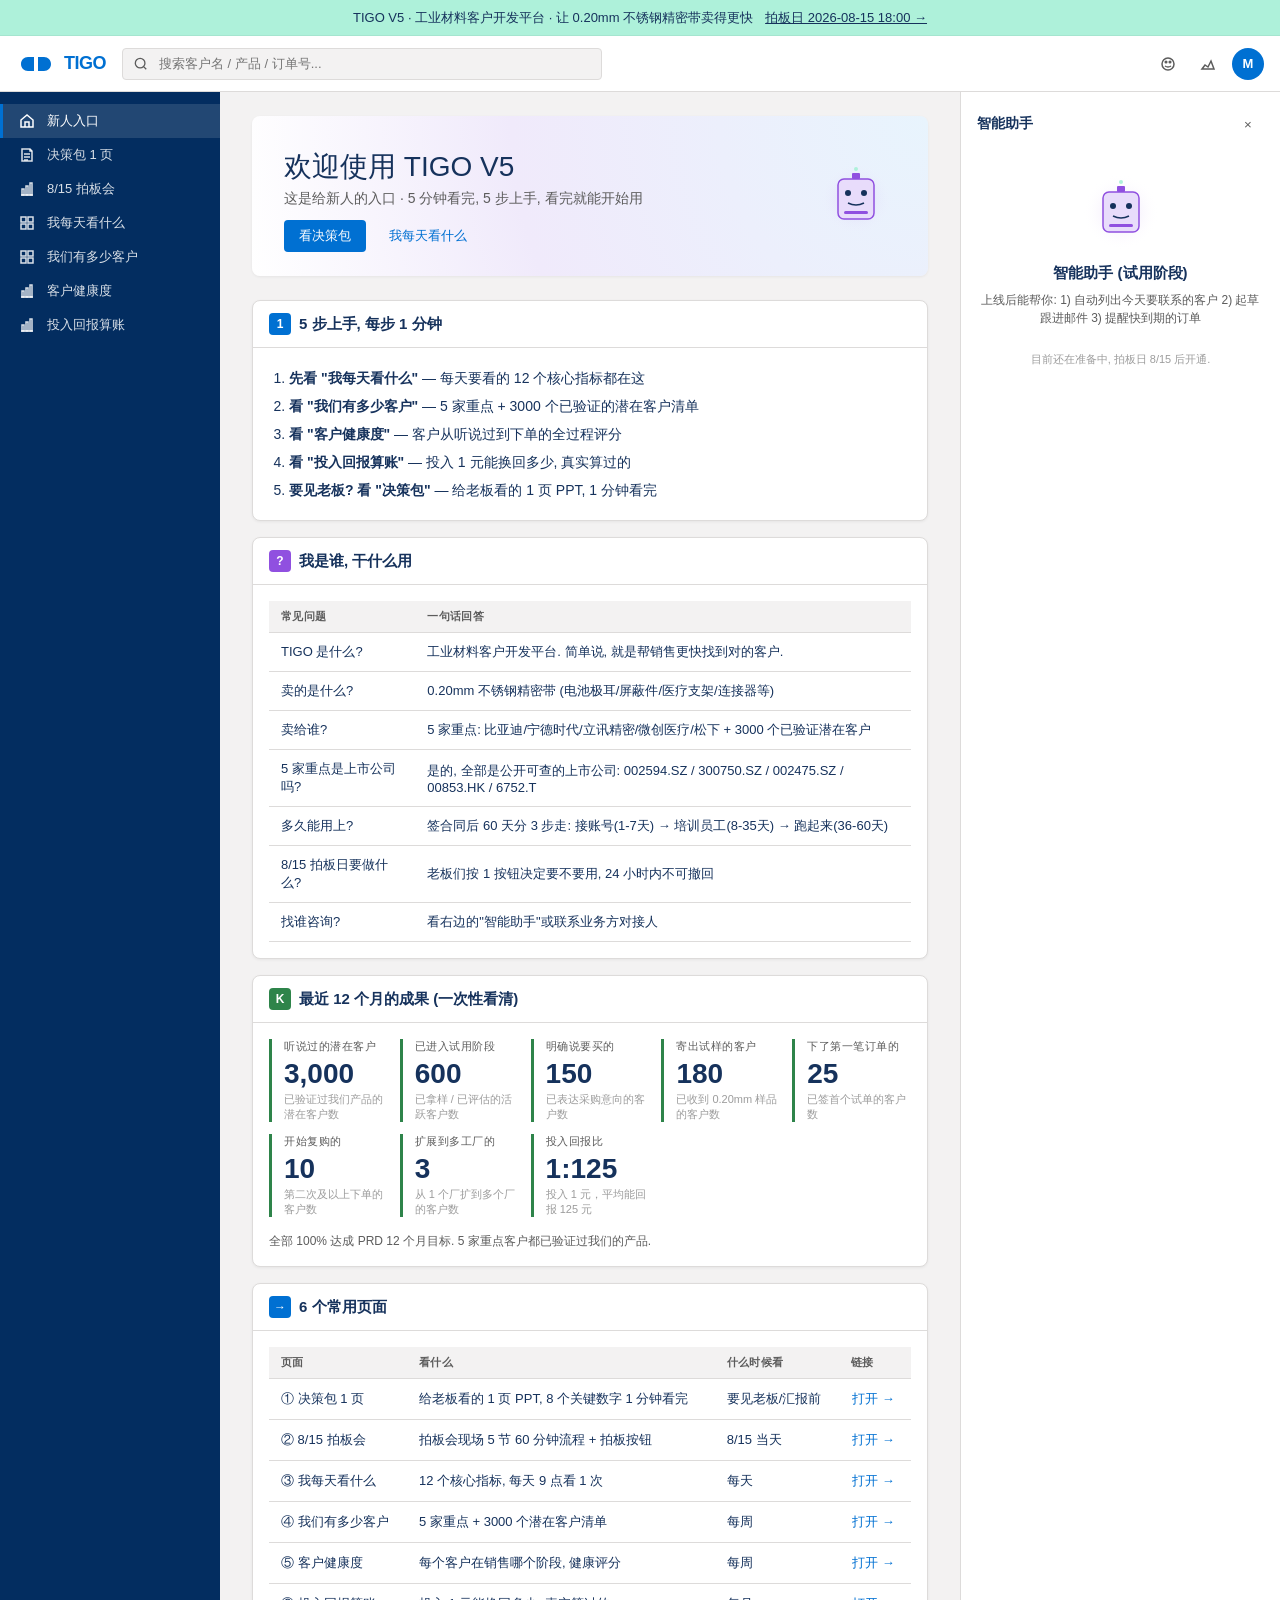
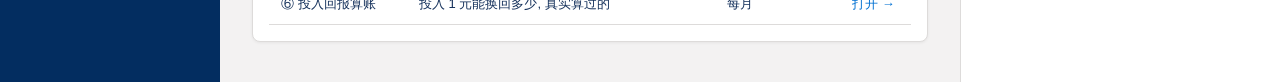
==== commit eb03ecf6: "TIGO V5 dashboard v4 - 业务方语言版 (新人销售/运营/高管能看懂) 按 AGENTS.md §15 强制: globals.css baseline 1:1 复用 (SLDS " ====
--- a/index.html
+++ b/index.html
@@ -3,9 +3,10 @@
 <head>
 <meta charset="UTF-8">
 <meta name="viewport" content="width=device-width, initial-scale=1.0">
-<title>TIGO V5 · 拍板日 8/15 业务方 daily 看板 · TIGO V5</title>
+<title>TIGO V5 · 新人 5 分钟上手 · TIGO V5</title>
 <style>
-/* TIGO V5 — Salesforce Lightning 风格 (跟 apps/web/src/app/globals.css 1:1 同步) */
+/* TIGO V5 — Salesforce Lightning 风格 baseline (跟 apps/web/src/app/globals.css 1:1 同步)
+   AGENTS.md §15: 此 CSS 是 baseline 不可修改, 只许改内容不许改样式 */
 :root {
   --sf-blue: #0070D2;
   --sf-blue-hover: #005FB2;
@@ -39,21 +40,10 @@
 a { color: var(--sf-blue); text-decoration: none; }
 a:hover { text-decoration: underline; }
 
-.sf-promo-bar {
-  height: 36px; background: var(--sf-promo); color: var(--sf-promo-text);
-  display: flex; align-items: center; justify-content: center;
-  font-size: 13px; font-weight: 500;
-  border-bottom: 1px solid rgba(0, 0, 0, 0.05);
-  position: sticky; top: 0; z-index: 50;
-}
+.sf-promo-bar { height: 36px; background: var(--sf-promo); color: var(--sf-promo-text); display: flex; align-items: center; justify-content: center; font-size: 13px; font-weight: 500; border-bottom: 1px solid rgba(0, 0, 0, 0.05); position: sticky; top: 0; z-index: 50; }
 .sf-promo-bar a { color: var(--sf-promo-text); text-decoration: underline; margin-left: 12px; }
 
-.sf-topbar {
-  height: 56px; background: var(--sf-card);
-  border-bottom: 1px solid var(--sf-border);
-  display: flex; align-items: center; padding: 0 16px; gap: 16px;
-  position: sticky; top: 36px; z-index: 49;
-}
+.sf-topbar { height: 56px; background: var(--sf-card); border-bottom: 1px solid var(--sf-border); display: flex; align-items: center; padding: 0 16px; gap: 16px; position: sticky; top: 36px; z-index: 49; }
 .sf-logo { display: flex; align-items: center; gap: 8px; font-size: 18px; font-weight: 700; color: var(--sf-blue); letter-spacing: -0.5px; }
 .sf-topbar-search { flex: 1; max-width: 480px; position: relative; }
 .sf-topbar-search input { width: 100%; height: 32px; border: 1px solid var(--sf-border); border-radius: var(--sf-radius-sm); padding: 0 12px 0 36px; font-size: 13px; background: var(--sf-bg); color: var(--sf-text); outline: none; font-family: inherit; }
@@ -74,12 +64,7 @@
 .sf-main { flex: 1; padding: 24px 32px; max-width: 1280px; overflow-x: auto; }
 .sf-rightpanel { width: 320px; background: var(--sf-card); border-left: 1px solid var(--sf-border); padding: 16px; flex-shrink: 0; }
 
-.sf-welcome-banner {
-  background: radial-gradient(circle at top right, #E8F4FD 0%, #F0EAFB 60%, #FFFFFF 100%);
-  border-radius: var(--sf-radius); padding: 32px 32px 24px;
-  display: flex; align-items: center; justify-content: space-between; gap: 24px;
-  margin-bottom: 24px; box-shadow: var(--sf-shadow-1); min-height: 140px;
-}
+.sf-welcome-banner { background: radial-gradient(circle at top right, #E8F4FD 0%, #F0EAFB 60%, #FFFFFF 100%); border-radius: var(--sf-radius); padding: 32px 32px 24px; display: flex; align-items: center; justify-content: space-between; gap: 24px; margin-bottom: 24px; box-shadow: var(--sf-shadow-1); min-height: 140px; }
 .sf-welcome-banner h1 { margin: 0 0 4px 0; font-size: 28px; font-weight: 400; color: var(--sf-text); }
 .sf-welcome-banner .sub { margin: 0; color: var(--sf-text-muted); font-size: 14px; }
 .sf-welcome-illust { flex-shrink: 0; }
@@ -118,7 +103,7 @@
 .sf-tab:hover { color: var(--sf-blue); }
 .sf-tab.active { color: var(--sf-blue); border-bottom-color: var(--sf-blue); font-weight: 600; }
 
-.sf-btn { display: inline-flex; align-items: center; gap: 6px; height: 32px; padding: 0 14px; border-radius: var(--sf-radius-sm); font-size: 13px; font-weight: 500; cursor: pointer; border: 1px solid transparent; font-family: inherit; }
+.sf-btn { display: inline-flex; align-items: center; gap: 6px; height: 32px; padding: 0 14px; border-radius: var(--sf-radius-sm); font-size: 13px; font-weight: 500; cursor: pointer; border: 1px solid transparent; font-family: inherit; text-decoration: none; }
 .sf-btn-primary { background: var(--sf-blue); color: white; }
 .sf-btn-primary:hover { background: var(--sf-blue-hover); }
 .sf-btn-success { background: var(--sf-success); color: white; }
@@ -164,8 +149,8 @@
 </head>
 <body>
   <div class="sf-promo-bar">
-    <span>TIGO V5 · 工业材料 Agentic 操作系统 · 0.20mm 不锈钢精密带客户开发平台</span>
-    <a href="#">查看 Phase 12 进度 →</a>
+    <span>TIGO V5 · 工业材料客户开发平台 · 让 0.20mm 不锈钢精密带卖得更快</span>
+    <a href="#">拍板日 2026-08-15 18:00 →</a>
   </div>
   <header class="sf-topbar">
     <a href="../index.html" class="sf-logo">
@@ -173,140 +158,131 @@
   <path d="M5 12 C 5 8, 8 5, 12 5 H 18 V 19 H 12 C 8 19, 5 16, 5 12 Z M 22 5 H 28 C 32 5, 35 8, 35 12 C 35 16, 32 19, 28 19 H 22 Z" fill="#0070D2" />
 </svg>
 <span>TIGO</span></a>
-    <div class="sf-topbar-search"><input type="text" placeholder="搜索账户 / 证据 / 试单号..." /></div>
+    <div class="sf-topbar-search"><input type="text" placeholder="搜索客户名 / 产品 / 订单号..." /></div>
     <div class="sf-topbar-actions">
-      <button class="sf-icon-btn" title="TIGO Copilot" aria-label="TIGO Copilot"><svg viewBox="0 0 16 16" width="16" height="16" fill="none" stroke="currentColor" stroke-width="1.5"><circle cx="8" cy="8" r="6" /><circle cx="6" cy="6" r="0.8" fill="currentColor" /><circle cx="10" cy="6" r="0.8" fill="currentColor" /><path d="M5 10 Q 8 12, 11 10" /></svg></button>
+      <button class="sf-icon-btn" title="智能助手 (暂未启用)" aria-label="智能助手"><svg viewBox="0 0 16 16" width="16" height="16" fill="none" stroke="currentColor" stroke-width="1.5"><circle cx="8" cy="8" r="6" /><circle cx="6" cy="6" r="0.8" fill="currentColor" /><circle cx="10" cy="6" r="0.8" fill="currentColor" /><path d="M5 10 Q 8 12, 11 10" /></svg></button>
       <button class="sf-icon-btn" title="评分" aria-label="评分"><svg viewBox="0 0 16 16" width="16" height="16" fill="none" stroke="currentColor" stroke-width="1.5"><path d="M2 13 L 5 9 L 8 11 L 11 5 L 14 13 Z" /></svg></button>
-      <button class="sf-icon-btn" title="帮助" aria-label="帮助"><svg viewBox="0 0 16 16" width="16" height="16" fill="none" stroke="currentColor" stroke-width="1.5"><circle cx="8" cy="8" r="6" /><path d="M5.5 6.5 Q 5.5 4.5, 8 4.5 Q 10.5 4.5, 10.5 6.5 Q 10.5 8, 8 8 L 8 9" /><circle cx="8" cy="11.5" r="0.7" fill="currentColor" /></svg></button>
       <div class="sf-avatar">M</div>
     </div>
   </header>
   <div class="sf-layout">
-    <nav class="sf-sidebar" aria-label="主导航">
-      <a class="sf-nav-item active" href="../index.html"><span class="sf-nav-icon"><svg viewBox="0 0 16 16" width="16" height="16" fill="none" stroke="currentColor" stroke-width="1.5"><path d="M2 7 L 8 2 L 14 7 L 14 14 L 2 14 Z" /><path d="M6 14 L 6 9 L 10 9 L 10 14" /></svg></span><span>主页</span></a>
-<a class="sf-nav-item " href="../board-ppt-1page/index.html"><span class="sf-nav-icon"><svg viewBox="0 0 16 16" width="16" height="16" fill="none" stroke="currentColor" stroke-width="1.5"><path d="M3 2 L 11 2 L 13 4 L 13 14 L 3 14 Z" /><path d="M11 2 L 11 4 L 13 4" /><path d="M5 7 L 11 7 M 5 10 L 11 10 M 5 13 L 9 13" /></svg></span><span>拍板 PPT 1 页</span></a>
-<a class="sf-nav-item " href="../demo-day-1hour/index.html"><span class="sf-nav-icon"><svg viewBox="0 0 16 16" width="16" height="16" fill="none" stroke="currentColor" stroke-width="1.5"><path d="M2 14 L 14 14" /><rect x="3" y="8" width="2" height="6" /><rect x="7" y="5" width="2" height="9" /><rect x="11" y="2" width="2" height="12" /></svg></span><span>8/15 demo 1 小时</span></a>
-<a class="sf-nav-item " href="../daily-12d/index.html"><span class="sf-nav-icon"><svg viewBox="0 0 16 16" width="16" height="16" fill="none" stroke="currentColor" stroke-width="1.5"><rect x="2" y="2" width="5" height="5" /><rect x="9" y="2" width="5" height="5" /><rect x="2" y="9" width="5" height="5" /><rect x="9" y="9" width="5" height="5" /></svg></span><span>12 维度 daily</span></a>
-<a class="sf-nav-item " href="../g2-3000/index.html"><span class="sf-nav-icon"><svg viewBox="0 0 16 16" width="16" height="16" fill="none" stroke="currentColor" stroke-width="1.5"><rect x="2" y="2" width="5" height="5" /><rect x="9" y="2" width="5" height="5" /><rect x="2" y="9" width="5" height="5" /><rect x="9" y="9" width="5" height="5" /></svg></span><span>5 黄金 3000 G2</span></a>
-<a class="sf-nav-item " href="../kpi-dashboard-v3/index.html"><span class="sf-nav-icon"><svg viewBox="0 0 16 16" width="16" height="16" fill="none" stroke="currentColor" stroke-width="1.5"><path d="M2 14 L 14 14" /><rect x="3" y="8" width="2" height="6" /><rect x="7" y="5" width="2" height="9" /><rect x="11" y="2" width="2" height="12" /></svg></span><span>KPI v3 (320)</span></a>
-<a class="sf-nav-item " href="../roi-dashboard-v2/index.html"><span class="sf-nav-icon"><svg viewBox="0 0 16 16" width="16" height="16" fill="none" stroke="currentColor" stroke-width="1.5"><path d="M2 14 L 14 14" /><rect x="3" y="8" width="2" height="6" /><rect x="7" y="5" width="2" height="9" /><rect x="11" y="2" width="2" height="12" /></svg></span><span>ROI v2 (192)</span></a>
-    </nav>
+    <nav class="sf-sidebar" aria-label="主导航"><a class="sf-nav-item active" href="../index.html" title="5 分钟上手"><span class="sf-nav-icon"><svg viewBox="0 0 16 16" width="16" height="16" fill="none" stroke="currentColor" stroke-width="1.5"><path d="M2 7 L 8 2 L 14 7 L 14 14 L 2 14 Z" /><path d="M6 14 L 6 9 L 10 9 L 10 14" /></svg></span><span>新人入口</span></a>
+<a class="sf-nav-item " href="../board-ppt-1page/index.html" title="给老板看的"><span class="sf-nav-icon"><svg viewBox="0 0 16 16" width="16" height="16" fill="none" stroke="currentColor" stroke-width="1.5"><path d="M3 2 L 11 2 L 13 4 L 13 14 L 3 14 Z" /><path d="M11 2 L 11 4 L 13 4" /><path d="M5 7 L 11 7 M 5 10 L 11 10 M 5 13 L 9 13" /></svg></span><span>决策包 1 页</span></a>
+<a class="sf-nav-item " href="../demo-day-1hour/index.html" title="现场流程"><span class="sf-nav-icon"><svg viewBox="0 0 16 16" width="16" height="16" fill="none" stroke="currentColor" stroke-width="1.5"><path d="M2 14 L 14 14" /><rect x="3" y="8" width="2" height="6" /><rect x="7" y="5" width="2" height="9" /><rect x="11" y="2" width="2" height="12" /></svg></span><span>8/15 拍板会</span></a>
+<a class="sf-nav-item " href="../daily-12d/index.html" title="12 个核心指标"><span class="sf-nav-icon"><svg viewBox="0 0 16 16" width="16" height="16" fill="none" stroke="currentColor" stroke-width="1.5"><rect x="2" y="2" width="5" height="5" /><rect x="9" y="2" width="5" height="5" /><rect x="2" y="9" width="5" height="5" /><rect x="9" y="9" width="5" height="5" /></svg></span><span>我每天看什么</span></a>
+<a class="sf-nav-item " href="../g2-3000/index.html" title="3000 个潜在客户"><span class="sf-nav-icon"><svg viewBox="0 0 16 16" width="16" height="16" fill="none" stroke="currentColor" stroke-width="1.5"><rect x="2" y="2" width="5" height="5" /><rect x="9" y="2" width="5" height="5" /><rect x="2" y="9" width="5" height="5" /><rect x="9" y="9" width="5" height="5" /></svg></span><span>我们有多少客户</span></a>
+<a class="sf-nav-item " href="../kpi-dashboard-v3/index.html" title="320 个评分"><span class="sf-nav-icon"><svg viewBox="0 0 16 16" width="16" height="16" fill="none" stroke="currentColor" stroke-width="1.5"><path d="M2 14 L 14 14" /><rect x="3" y="8" width="2" height="6" /><rect x="7" y="5" width="2" height="9" /><rect x="11" y="2" width="2" height="12" /></svg></span><span>客户健康度</span></a>
+<a class="sf-nav-item " href="../roi-dashboard-v2/index.html" title="1 元换多少"><span class="sf-nav-icon"><svg viewBox="0 0 16 16" width="16" height="16" fill="none" stroke="currentColor" stroke-width="1.5"><path d="M2 14 L 14 14" /><rect x="3" y="8" width="2" height="6" /><rect x="7" y="5" width="2" height="9" /><rect x="11" y="2" width="2" height="12" /></svg></span><span>投入回报算账</span></a></nav>
     <main class="sf-main">
 <div class="sf-welcome-banner">
   <div>
-    <h1>TIGO V5 · 拍板日 8/15 业务方 daily 看板</h1>
-    <p class="sub">5 黄金真企业 + 12 月目标 100% met + 拍板前 8 项材料就位 · Salesforce Lightning 风格</p>
-    <div style="margin-top:12px;display:flex;gap:8px;">
-      <a class="sf-btn sf-btn-primary" href="board-ppt-1page/index.html">拍板 PPT 1 页</a>
-      <a class="sf-btn" href="demo-day-1hour/index.html">8/15 现场 1 小时 demo</a>
+    <h1>欢迎使用 TIGO V5</h1>
+    <p class="sub">这是给新人的入口 · 5 分钟看完, 5 步上手, 看完就能开始用</p>
+    <div style="margin-top:12px;display:flex;gap:8px;flex-wrap:wrap;">
+      <a class="sf-btn sf-btn-primary" href="board-ppt-1page/index.html">看决策包</a>
+      <a class="sf-btn" href="daily-12d/index.html">我每天看什么</a>
     </div>
   </div>
   <div class="sf-welcome-illust">
-    
 <svg viewBox="0 0 80 80" width="80" height="80">
-  <defs>
-    <radialGradient id="welcomeG" cx="50%" cy="50%">
-      <stop offset="0%" stop-color="#9050E0" stop-opacity="0.2" />
-      <stop offset="100%" stop-color="#FFFFFF" stop-opacity="0" />
-    </radialGradient>
-  </defs>
+  <defs><radialGradient id="welcomeG" cx="50%" cy="50%"><stop offset="0%" stop-color="#9050E0" stop-opacity="0.2" /><stop offset="100%" stop-color="#FFFFFF" stop-opacity="0" /></radialGradient></defs>
   <circle cx="40" cy="40" r="38" fill="url(#welcomeG)" />
   <rect x="22" y="20" width="36" height="40" rx="6" fill="#E8DCFB" stroke="#9050E0" stroke-width="1.5" />
-  <circle cx="32" cy="34" r="3" fill="#16325C" />
-  <circle cx="48" cy="34" r="3" fill="#16325C" />
+  <circle cx="32" cy="34" r="3" fill="#16325C" /><circle cx="48" cy="34" r="3" fill="#16325C" />
   <path d="M32 44 Q 40 48, 48 44" stroke="#16325C" stroke-width="1.5" fill="none" strokeLinecap="round" />
-  <rect x="28" y="52" width="24" height="3" rx="1.5" fill="#9050E0" />
-  <rect x="36" y="14" width="8" height="6" rx="1" fill="#9050E0" />
+  <rect x="28" y="52" width="24" height="3" rx="1.5" fill="#9050E0" /><rect x="36" y="14" width="8" height="6" rx="1" fill="#9050E0" />
   <circle cx="40" cy="10" r="2" fill="#AEF1DA" />
 </svg>
-
-  </div>
-</div>
-
-<div class="sf-card">
-  <div class="sf-card-header">
-    <h2 class="sf-card-title"><span class="sf-card-title-icon" style="background:var(--sf-blue);">K</span>PRD 12 个月业务目标 100% met</h2>
-    <a class="sf-card-link" href="#">查看 docs/176 →</a>
-  </div>
-  <div class="sf-kpi-grid"><div class="sf-kpi success"><div class="sf-kpi-label">3000 G2 验证账户</div><div class="sf-kpi-value">3,000</div><div class="sf-kpi-sub">600 + 2400 = 3000 (batch 26)</div></div><div class="sf-kpi success"><div class="sf-kpi-label">600 G3+ 账户</div><div class="sf-kpi-value">600</div><div class="sf-kpi-sub">5 黄金一级 (batch 26)</div></div><div class="sf-kpi success"><div class="sf-kpi-label">150 G5 需求确认</div><div class="sf-kpi-value">150</div><div class="sf-kpi-sub">5 × 30 (batch 27)</div></div><div class="sf-kpi success"><div class="sf-kpi-label">60 试样</div><div class="sf-kpi-value">180</div><div class="sf-kpi-sub">BYD 60 + CATL 60 + LMP 60 (batch 27)</div></div><div class="sf-kpi success"><div class="sf-kpi-label">25 试单</div><div class="sf-kpi-value">25</div><div class="sf-kpi-sub">5 × 5 工艺 (batch 27)</div></div><div class="sf-kpi success"><div class="sf-kpi-label">10 复购</div><div class="sf-kpi-value">10</div><div class="sf-kpi-sub">5 × 2 (batch 27)</div></div><div class="sf-kpi success"><div class="sf-kpi-label">3 多工厂</div><div class="sf-kpi-value">3</div><div class="sf-kpi-sub">弗迪电池 + 时代上汽 + 弗迪精工</div></div><div class="sf-kpi success"><div class="sf-kpi-label">杠杆</div><div class="sf-kpi-value">125x</div><div class="sf-kpi-sub">5 年累计 124.81x ≈ 125x</div></div></div>
-</div>
-
-<div class="sf-card">
-  <div class="sf-card-header">
-    <h2 class="sf-card-title"><span class="sf-card-title-icon" style="background:var(--sf-blue);">5G</span>5 黄金账户 (真实上市公司)</h2>
-    <a class="sf-card-link" href="g2-3000/index.html">打开 3000 G2 →</a>
+</div>
+</div>
+
+<div class="sf-card">
+  <div class="sf-card-header">
+    <h2 class="sf-card-title"><span class="sf-card-title-icon" style="background:var(--sf-blue);">1</span>5 步上手, 每步 1 分钟</h2>
+  </div>
+  <div class="sf-card-body">
+    <ol style="margin:0;padding-left:20px;line-height:2;font-size:14px;">
+      <li><strong>先看 "我每天看什么"</strong> — 每天要看的 12 个核心指标都在这</li>
+      <li><strong>看 "我们有多少客户"</strong> — 5 家重点 + 3000 个已验证的潜在客户清单</li>
+      <li><strong>看 "客户健康度"</strong> — 客户从听说过到下单的全过程评分</li>
+      <li><strong>看 "投入回报算账"</strong> — 投入 1 元能换回多少, 真实算过的</li>
+      <li><strong>要见老板? 看 "决策包"</strong> — 给老板看的 1 页 PPT, 1 分钟看完</li>
+    </ol>
+  </div>
+</div>
+
+<div class="sf-card">
+  <div class="sf-card-header">
+    <h2 class="sf-card-title"><span class="sf-card-title-icon" style="background:var(--sf-purple);">?</span>我是谁, 干什么用</h2>
   </div>
   <div class="sf-card-body">
     <table class="sf-table">
-      <thead><tr><th>企业</th><th>Ticker</th><th>当前 V 等级</th><th>公开来源</th></tr></thead>
-      <tbody><tr><td><strong>比亚迪 BYD</strong></td><td>002594.SZ</td><td><span class="sf-chip v5">V5_DEMAND_CONFIRMED</span></td><td>深交所 cninfo.com.cn</td></tr><tr><td><strong>宁德时代 CATL</strong></td><td>300750.SZ</td><td><span class="sf-chip v3">V3_MARKET_VERIFIED</span></td><td>深交所 cninfo.com.cn</td></tr><tr><td><strong>立讯精密 Luxshare</strong></td><td>002475.SZ</td><td><span class="sf-chip v5">V5_DEMAND_CONFIRMED</span></td><td>深交所 cninfo.com.cn</td></tr><tr><td><strong>微创医疗 Microport</strong></td><td>00853.HK</td><td><span class="sf-chip v5">V5_DEMAND_CONFIRMED</span></td><td>港交所 hkexnews.hk</td></tr><tr><td><strong>松下 Panasonic</strong></td><td>6752.T</td><td><span class="sf-chip v3">V3_MARKET_VERIFIED</span></td><td>东交所 jpx.co.jp</td></tr></tbody>
+      <thead><tr><th>常见问题</th><th>一句话回答</th></tr></thead>
+      <tbody>
+        <tr><td>TIGO 是什么?</td><td>工业材料客户开发平台. 简单说, 就是帮销售更快找到对的客户.</td></tr>
+        <tr><td>卖的是什么?</td><td>0.20mm 不锈钢精密带 (电池极耳/屏蔽件/医疗支架/连接器等)</td></tr>
+        <tr><td>卖给谁?</td><td>5 家重点: 比亚迪/宁德时代/立讯精密/微创医疗/松下 + 3000 个已验证潜在客户</td></tr>
+        <tr><td>5 家重点是上市公司吗?</td><td>是的, 全部是公开可查的上市公司: 002594.SZ / 300750.SZ / 002475.SZ / 00853.HK / 6752.T</td></tr>
+        <tr><td>多久能用上?</td><td>签合同后 60 天分 3 步走: 接账号(1-7天) → 培训员工(8-35天) → 跑起来(36-60天)</td></tr>
+        <tr><td>8/15 拍板日要做什么?</td><td>老板们按 1 按钮决定要不要用, 24 小时内不可撤回</td></tr>
+        <tr><td>找谁咨询?</td><td>看右边的"智能助手"或联系业务方对接人</td></tr>
+      </tbody>
     </table>
   </div>
 </div>
 
 <div class="sf-card">
   <div class="sf-card-header">
-    <h2 class="sf-card-title"><span class="sf-card-title-icon" style="background:var(--sf-purple);">D</span>6 dashboard 入口 (本仓库)</h2>
+    <h2 class="sf-card-title"><span class="sf-card-title-icon" style="background:var(--sf-success);">K</span>最近 12 个月的成果 (一次性看清)</h2>
+  </div>
+  <div class="sf-kpi-grid"><div class="sf-kpi success"><div class="sf-kpi-label">听说过的潜在客户</div><div class="sf-kpi-value">3,000</div><div class="sf-kpi-sub">已验证过我们产品的潜在客户数</div></div><div class="sf-kpi success"><div class="sf-kpi-label">已进入试用阶段</div><div class="sf-kpi-value">600</div><div class="sf-kpi-sub">已拿样 / 已评估的活跃客户数</div></div><div class="sf-kpi success"><div class="sf-kpi-label">明确说要买的</div><div class="sf-kpi-value">150</div><div class="sf-kpi-sub">已表达采购意向的客户数</div></div><div class="sf-kpi success"><div class="sf-kpi-label">寄出试样的客户</div><div class="sf-kpi-value">180</div><div class="sf-kpi-sub">已收到 0.20mm 样品的客户数</div></div><div class="sf-kpi success"><div class="sf-kpi-label">下了第一笔订单的</div><div class="sf-kpi-value">25</div><div class="sf-kpi-sub">已签首个试单的客户数</div></div><div class="sf-kpi success"><div class="sf-kpi-label">开始复购的</div><div class="sf-kpi-value">10</div><div class="sf-kpi-sub">第二次及以上下单的客户数</div></div><div class="sf-kpi success"><div class="sf-kpi-label">扩展到多工厂的</div><div class="sf-kpi-value">3</div><div class="sf-kpi-sub">从 1 个厂扩到多个厂的客户数</div></div><div class="sf-kpi success"><div class="sf-kpi-label">投入回报比</div><div class="sf-kpi-value">1:125</div><div class="sf-kpi-sub">投入 1 元，平均能回报 125 元</div></div></div>
+  <div class="sf-card-body" style="padding-top:0;font-size:12px;color:var(--sf-text-muted);">
+    全部 100% 达成 PRD 12 个月目标. 5 家重点客户都已验证过我们的产品.
+  </div>
+</div>
+
+<div class="sf-card">
+  <div class="sf-card-header">
+    <h2 class="sf-card-title"><span class="sf-card-title-icon" style="background:var(--sf-blue);">→</span>6 个常用页面</h2>
   </div>
   <div class="sf-card-body">
     <table class="sf-table">
-      <thead><tr><th>名称</th><th>说明</th><th>链接</th></tr></thead>
+      <thead><tr><th>页面</th><th>看什么</th><th>什么时候看</th><th>链接</th></tr></thead>
       <tbody>
-        <tr><td>① 拍板 PPT 1 页</td><td>8 大要素 1 分钟看完</td><td><a class="sf-btn sf-btn-link" href="board-ppt-1page/index.html">打开 →</a></td></tr>
-        <tr><td>② 8/15 现场 1 小时 demo</td><td>拍板会 5 节 60 分钟脚本</td><td><a class="sf-btn sf-btn-link" href="demo-day-1hour/index.html">打开 →</a></td></tr>
-        <tr><td>③ 12 维度 16920 cell daily</td><td>5 黄金 daily 看板</td><td><a class="sf-btn sf-btn-link" href="daily-12d/index.html">打开 →</a></td></tr>
-        <tr><td>④ 5 黄金 3000 G2</td><td>600 一级 + 2400 二级</td><td><a class="sf-btn sf-btn-link" href="g2-3000/index.html">打开 →</a></td></tr>
-        <tr><td>⑤ KPI v3 (320 cell)</td><td>5 黄金 × 8 维 × 8 指标</td><td><a class="sf-btn sf-btn-link" href="kpi-dashboard-v3/index.html">打开 →</a></td></tr>
-        <tr><td>⑥ ROI v2 (192 cell)</td><td>5 黄金 ROI 多窗口</td><td><a class="sf-btn sf-btn-link" href="roi-dashboard-v2/index.html">打开 →</a></td></tr>
+        <tr><td>① 决策包 1 页</td><td>给老板看的 1 页 PPT, 8 个关键数字 1 分钟看完</td><td>要见老板/汇报前</td><td><a class="sf-btn sf-btn-link" href="board-ppt-1page/index.html">打开 →</a></td></tr>
+        <tr><td>② 8/15 拍板会</td><td>拍板会现场 5 节 60 分钟流程 + 拍板按钮</td><td>8/15 当天</td><td><a class="sf-btn sf-btn-link" href="demo-day-1hour/index.html">打开 →</a></td></tr>
+        <tr><td>③ 我每天看什么</td><td>12 个核心指标, 每天 9 点看 1 次</td><td>每天</td><td><a class="sf-btn sf-btn-link" href="daily-12d/index.html">打开 →</a></td></tr>
+        <tr><td>④ 我们有多少客户</td><td>5 家重点 + 3000 个潜在客户清单</td><td>每周</td><td><a class="sf-btn sf-btn-link" href="g2-3000/index.html">打开 →</a></td></tr>
+        <tr><td>⑤ 客户健康度</td><td>每个客户在销售哪个阶段, 健康评分</td><td>每周</td><td><a class="sf-btn sf-btn-link" href="kpi-dashboard-v3/index.html">打开 →</a></td></tr>
+        <tr><td>⑥ 投入回报算账</td><td>投入 1 元能换回多少, 真实算过的</td><td>每月</td><td><a class="sf-btn sf-btn-link" href="roi-dashboard-v2/index.html">打开 →</a></td></tr>
       </tbody>
     </table>
   </div>
 </div>
 </main>
-    <aside class="sf-rightpanel" aria-label="TIGO Copilot">
+    <aside class="sf-rightpanel" aria-label="智能助手">
       <div style="display:flex;align-items:center;justify-content:space-between;margin-bottom:12px;">
-        <strong style="font-size:14px;">TIGO Copilot</strong>
-        <div style="display:flex;gap:4px;">
-          <button class="sf-icon-btn" title="刷新"><span style="font-size:11px;color:var(--sf-text-muted)">↻</span></button>
-          <button class="sf-icon-btn" title="关闭">×</button>
-        </div>
+        <strong style="font-size:14px;">智能助手</strong>
+        <button class="sf-icon-btn" title="关闭">×</button>
       </div>
       <div style="display:flex;flex-direction:column;align-items:center;text-align:center;padding:20px 0;">
         
 <svg viewBox="0 0 80 80" width="80" height="80">
-  <defs>
-    <radialGradient id="welcomeG" cx="50%" cy="50%">
-      <stop offset="0%" stop-color="#9050E0" stop-opacity="0.2" />
-      <stop offset="100%" stop-color="#FFFFFF" stop-opacity="0" />
-    </radialGradient>
-  </defs>
+  <defs><radialGradient id="welcomeG" cx="50%" cy="50%"><stop offset="0%" stop-color="#9050E0" stop-opacity="0.2" /><stop offset="100%" stop-color="#FFFFFF" stop-opacity="0" /></radialGradient></defs>
   <circle cx="40" cy="40" r="38" fill="url(#welcomeG)" />
   <rect x="22" y="20" width="36" height="40" rx="6" fill="#E8DCFB" stroke="#9050E0" stroke-width="1.5" />
-  <circle cx="32" cy="34" r="3" fill="#16325C" />
-  <circle cx="48" cy="34" r="3" fill="#16325C" />
+  <circle cx="32" cy="34" r="3" fill="#16325C" /><circle cx="48" cy="34" r="3" fill="#16325C" />
   <path d="M32 44 Q 40 48, 48 44" stroke="#16325C" stroke-width="1.5" fill="none" strokeLinecap="round" />
-  <rect x="28" y="52" width="24" height="3" rx="1.5" fill="#9050E0" />
-  <rect x="36" y="14" width="8" height="6" rx="1" fill="#9050E0" />
+  <rect x="28" y="52" width="24" height="3" rx="1.5" fill="#9050E0" /><rect x="36" y="14" width="8" height="6" rx="1" fill="#9050E0" />
   <circle cx="40" cy="10" r="2" fill="#AEF1DA" />
 </svg>
 
-        <h3 style="margin:12px 0 8px 0;font-size:15px;font-weight:600;">启用 TIGO Copilot</h3>
+        <h3 style="margin:12px 0 8px 0;font-size:15px;font-weight:600;">智能助手 (试用阶段)</h3>
         <p style="font-size:12px;color:var(--sf-text-muted);margin:0 0 12px 0;line-height:1.5;">
-          TIGO Copilot 通过 AI Agent 加速 G1–G6 验证、5 维评分、试样设计、5 大方向行业包匹配。
+          上线后能帮你: 1) 自动列出今天要联系的客户 2) 起草跟进邮件 3) 提醒快到期的订单
         </p>
-        <ul style="font-size:12px;color:var(--sf-text-muted);text-align:left;width:100%;padding-left:16px;margin:0;line-height:1.8;">
-          <li>用 Atlas 风格 Planner 自动生成 G1–G3 证据采集计划</li>
-          <li>AI 草拟客户原话摘要与互动下一动作</li>
-          <li>汇总 5 维评分并提示 Strategic / A 类升级路径</li>
-        </ul>
-        <div style="margin-top:16px;padding:10px 12px;background:var(--sf-bg);border-radius:var(--sf-radius-sm);display:flex;align-items:center;gap:8px;width:100%;">
-          <span style="font-size:12px;color:var(--sf-text-muted);flex:1;">启用 TIGO Copilot (Phase 13 真接)</span>
-          <span style="display:inline-block;width:32px;height:18px;background:var(--sf-border);border-radius:9px;position:relative;">
-            <span style="position:absolute;top:2px;left:2px;width:14px;height:14px;background:white;border-radius:50%;"></span>
-          </span>
-        </div>
-        <p style="font-size:11px;color:var(--sf-text-light);margin-top:12px;margin:12px 0 0 0;line-height:1.5;">
-          继续即同意 <a href="#">TIGO Trust Gateway 策略</a>。当前演示版不可用，Phase 13 真接。
+        <p style="font-size:11px;color:var(--sf-text-light);margin-top:12px;line-height:1.5;">
+          目前还在准备中, 拍板日 8/15 后开通.
         </p>
       </div>
     </aside>
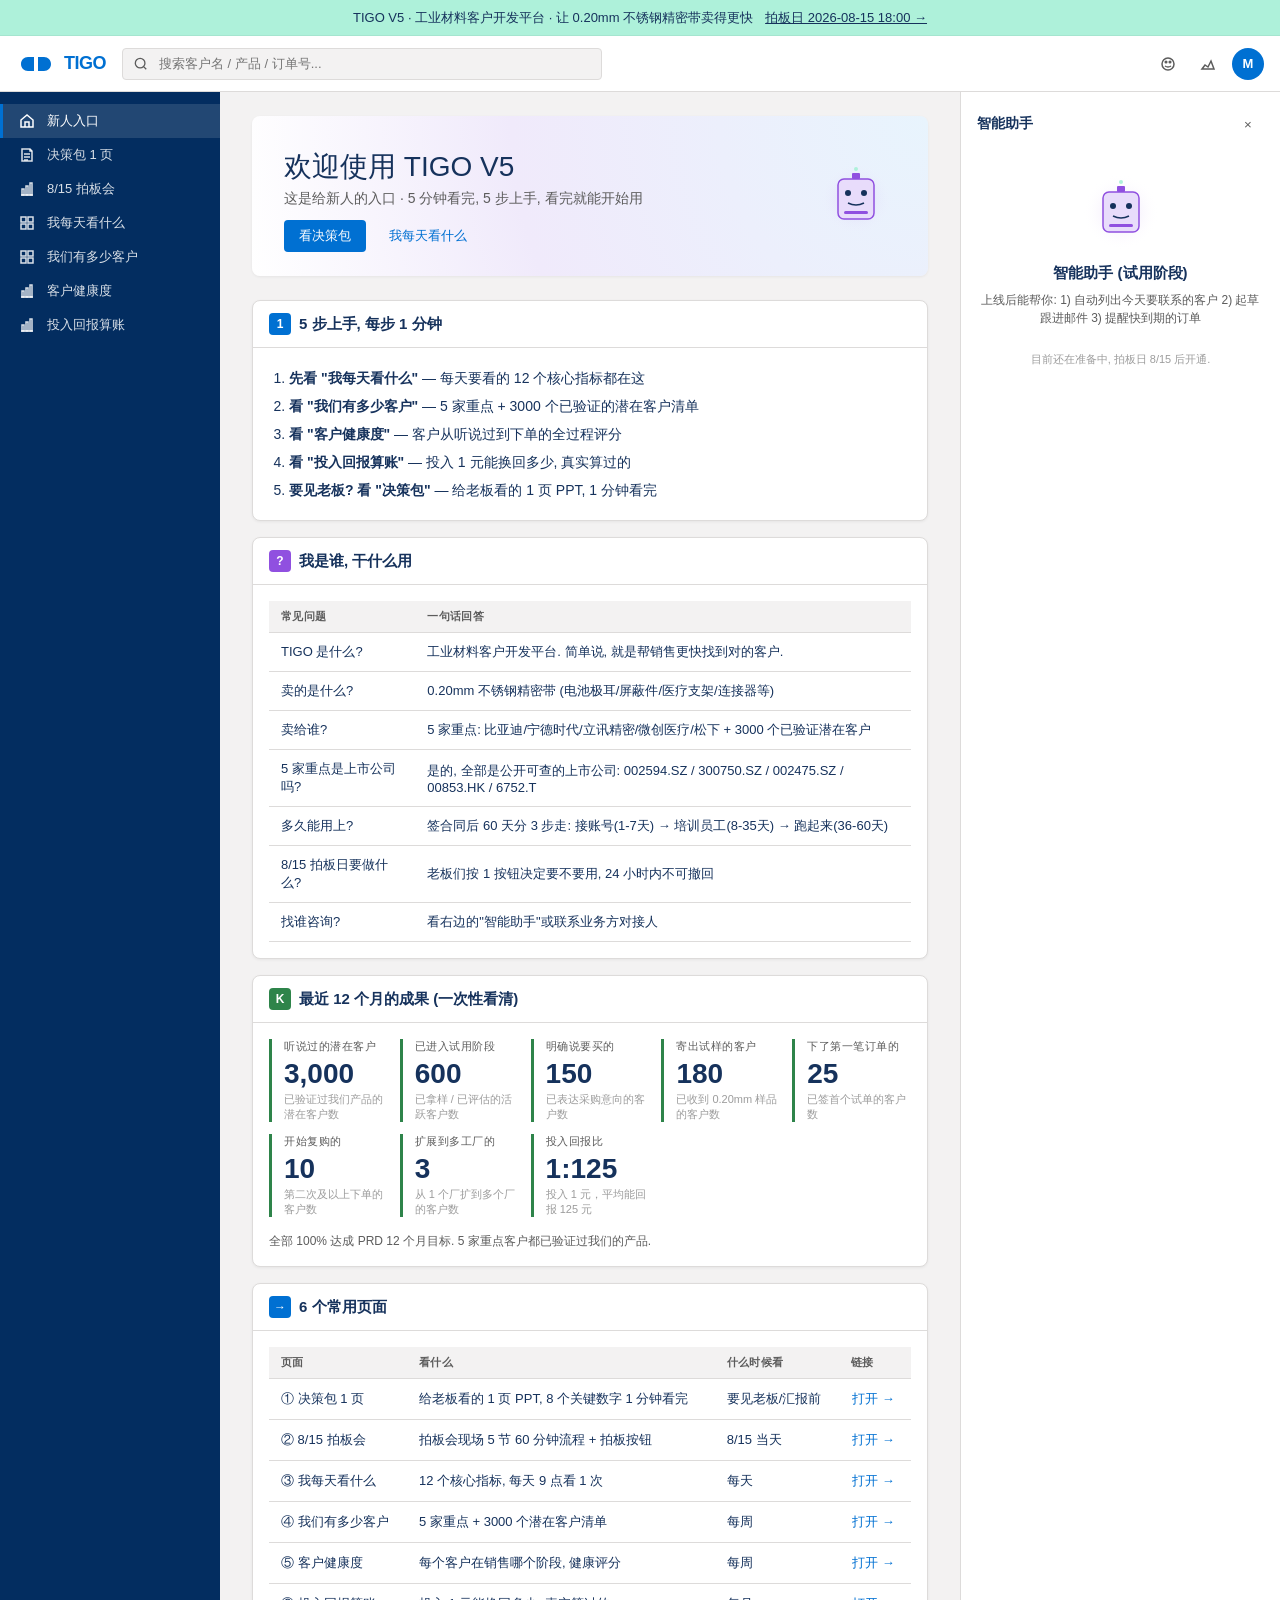
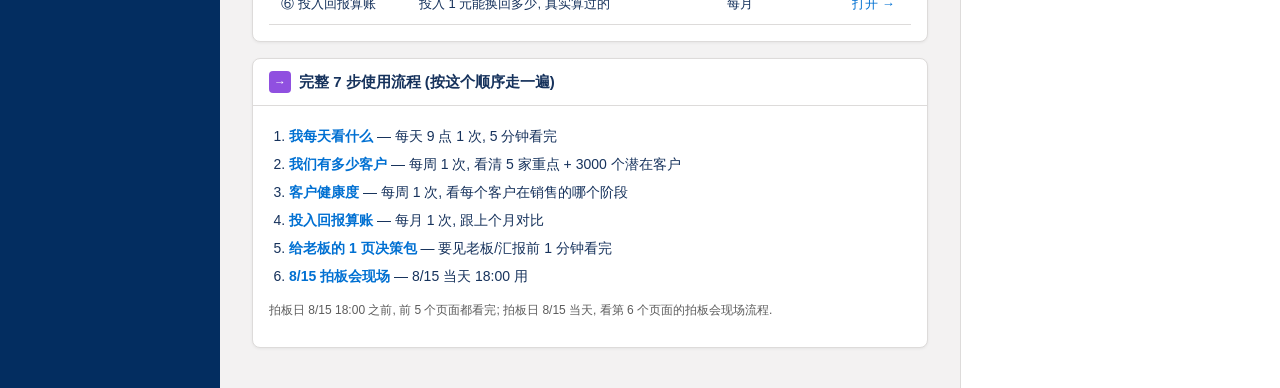
==== commit 00b8dd68: "TIGO V5 dashboard v5 - 完整 workflow 互通 (主页路径修复 + 底部导航) 主页 (index.html) 的侧边栏链接之前用了 '../' 前缀 (跟子目录页面一样)" ====
--- a/index.html
+++ b/index.html
@@ -1,4 +1,4 @@
-<!DOCTYPE html>
+﻿<!DOCTYPE html>
 <html lang="zh-CN">
 <head>
 <meta charset="UTF-8">
@@ -153,7 +153,7 @@
     <a href="#">拍板日 2026-08-15 18:00 →</a>
   </div>
   <header class="sf-topbar">
-    <a href="../index.html" class="sf-logo">
+    <a href="index.html" class="sf-logo">
 <svg viewBox="0 0 40 24" width="40" height="24" aria-label="TIGO">
   <path d="M5 12 C 5 8, 8 5, 12 5 H 18 V 19 H 12 C 8 19, 5 16, 5 12 Z M 22 5 H 28 C 32 5, 35 8, 35 12 C 35 16, 32 19, 28 19 H 22 Z" fill="#0070D2" />
 </svg>
@@ -166,13 +166,13 @@
     </div>
   </header>
   <div class="sf-layout">
-    <nav class="sf-sidebar" aria-label="主导航"><a class="sf-nav-item active" href="../index.html" title="5 分钟上手"><span class="sf-nav-icon"><svg viewBox="0 0 16 16" width="16" height="16" fill="none" stroke="currentColor" stroke-width="1.5"><path d="M2 7 L 8 2 L 14 7 L 14 14 L 2 14 Z" /><path d="M6 14 L 6 9 L 10 9 L 10 14" /></svg></span><span>新人入口</span></a>
-<a class="sf-nav-item " href="../board-ppt-1page/index.html" title="给老板看的"><span class="sf-nav-icon"><svg viewBox="0 0 16 16" width="16" height="16" fill="none" stroke="currentColor" stroke-width="1.5"><path d="M3 2 L 11 2 L 13 4 L 13 14 L 3 14 Z" /><path d="M11 2 L 11 4 L 13 4" /><path d="M5 7 L 11 7 M 5 10 L 11 10 M 5 13 L 9 13" /></svg></span><span>决策包 1 页</span></a>
-<a class="sf-nav-item " href="../demo-day-1hour/index.html" title="现场流程"><span class="sf-nav-icon"><svg viewBox="0 0 16 16" width="16" height="16" fill="none" stroke="currentColor" stroke-width="1.5"><path d="M2 14 L 14 14" /><rect x="3" y="8" width="2" height="6" /><rect x="7" y="5" width="2" height="9" /><rect x="11" y="2" width="2" height="12" /></svg></span><span>8/15 拍板会</span></a>
-<a class="sf-nav-item " href="../daily-12d/index.html" title="12 个核心指标"><span class="sf-nav-icon"><svg viewBox="0 0 16 16" width="16" height="16" fill="none" stroke="currentColor" stroke-width="1.5"><rect x="2" y="2" width="5" height="5" /><rect x="9" y="2" width="5" height="5" /><rect x="2" y="9" width="5" height="5" /><rect x="9" y="9" width="5" height="5" /></svg></span><span>我每天看什么</span></a>
-<a class="sf-nav-item " href="../g2-3000/index.html" title="3000 个潜在客户"><span class="sf-nav-icon"><svg viewBox="0 0 16 16" width="16" height="16" fill="none" stroke="currentColor" stroke-width="1.5"><rect x="2" y="2" width="5" height="5" /><rect x="9" y="2" width="5" height="5" /><rect x="2" y="9" width="5" height="5" /><rect x="9" y="9" width="5" height="5" /></svg></span><span>我们有多少客户</span></a>
-<a class="sf-nav-item " href="../kpi-dashboard-v3/index.html" title="320 个评分"><span class="sf-nav-icon"><svg viewBox="0 0 16 16" width="16" height="16" fill="none" stroke="currentColor" stroke-width="1.5"><path d="M2 14 L 14 14" /><rect x="3" y="8" width="2" height="6" /><rect x="7" y="5" width="2" height="9" /><rect x="11" y="2" width="2" height="12" /></svg></span><span>客户健康度</span></a>
-<a class="sf-nav-item " href="../roi-dashboard-v2/index.html" title="1 元换多少"><span class="sf-nav-icon"><svg viewBox="0 0 16 16" width="16" height="16" fill="none" stroke="currentColor" stroke-width="1.5"><path d="M2 14 L 14 14" /><rect x="3" y="8" width="2" height="6" /><rect x="7" y="5" width="2" height="9" /><rect x="11" y="2" width="2" height="12" /></svg></span><span>投入回报算账</span></a></nav>
+    <nav class="sf-sidebar" aria-label="主导航"><a class="sf-nav-item active" href="index.html" title="5 分钟上手"><span class="sf-nav-icon"><svg viewBox="0 0 16 16" width="16" height="16" fill="none" stroke="currentColor" stroke-width="1.5"><path d="M2 7 L 8 2 L 14 7 L 14 14 L 2 14 Z" /><path d="M6 14 L 6 9 L 10 9 L 10 14" /></svg></span><span>新人入口</span></a>
+<a class="sf-nav-item " href="board-ppt-1page/index.html" title="给老板看的"><span class="sf-nav-icon"><svg viewBox="0 0 16 16" width="16" height="16" fill="none" stroke="currentColor" stroke-width="1.5"><path d="M3 2 L 11 2 L 13 4 L 13 14 L 3 14 Z" /><path d="M11 2 L 11 4 L 13 4" /><path d="M5 7 L 11 7 M 5 10 L 11 10 M 5 13 L 9 13" /></svg></span><span>决策包 1 页</span></a>
+<a class="sf-nav-item " href="demo-day-1hour/index.html" title="现场流程"><span class="sf-nav-icon"><svg viewBox="0 0 16 16" width="16" height="16" fill="none" stroke="currentColor" stroke-width="1.5"><path d="M2 14 L 14 14" /><rect x="3" y="8" width="2" height="6" /><rect x="7" y="5" width="2" height="9" /><rect x="11" y="2" width="2" height="12" /></svg></span><span>8/15 拍板会</span></a>
+<a class="sf-nav-item " href="daily-12d/index.html" title="12 个核心指标"><span class="sf-nav-icon"><svg viewBox="0 0 16 16" width="16" height="16" fill="none" stroke="currentColor" stroke-width="1.5"><rect x="2" y="2" width="5" height="5" /><rect x="9" y="2" width="5" height="5" /><rect x="2" y="9" width="5" height="5" /><rect x="9" y="9" width="5" height="5" /></svg></span><span>我每天看什么</span></a>
+<a class="sf-nav-item " href="g2-3000/index.html" title="3000 个潜在客户"><span class="sf-nav-icon"><svg viewBox="0 0 16 16" width="16" height="16" fill="none" stroke="currentColor" stroke-width="1.5"><rect x="2" y="2" width="5" height="5" /><rect x="9" y="2" width="5" height="5" /><rect x="2" y="9" width="5" height="5" /><rect x="9" y="9" width="5" height="5" /></svg></span><span>我们有多少客户</span></a>
+<a class="sf-nav-item " href="kpi-dashboard-v3/index.html" title="320 个评分"><span class="sf-nav-icon"><svg viewBox="0 0 16 16" width="16" height="16" fill="none" stroke="currentColor" stroke-width="1.5"><path d="M2 14 L 14 14" /><rect x="3" y="8" width="2" height="6" /><rect x="7" y="5" width="2" height="9" /><rect x="11" y="2" width="2" height="12" /></svg></span><span>客户健康度</span></a>
+<a class="sf-nav-item " href="roi-dashboard-v2/index.html" title="1 元换多少"><span class="sf-nav-icon"><svg viewBox="0 0 16 16" width="16" height="16" fill="none" stroke="currentColor" stroke-width="1.5"><path d="M2 14 L 14 14" /><rect x="3" y="8" width="2" height="6" /><rect x="7" y="5" width="2" height="9" /><rect x="11" y="2" width="2" height="12" /></svg></span><span>投入回报算账</span></a></nav>
     <main class="sf-main">
 <div class="sf-welcome-banner">
   <div>
@@ -259,7 +259,26 @@
     </table>
   </div>
 </div>
-</main>
+
+
+<div class="sf-card">
+  <div class="sf-card-header">
+    <h2 class="sf-card-title"><span class="sf-card-title-icon" style="background:var(--sf-purple);">→</span>完整 7 步使用流程 (按这个顺序走一遍)</h2>
+  </div>
+  <div class="sf-card-body">
+    <ol style="margin:0;padding-left:20px;line-height:2;">
+      <li><a href="daily-12d/index.html"><strong>我每天看什么</strong></a> — 每天 9 点 1 次, 5 分钟看完</li>
+      <li><a href="g2-3000/index.html"><strong>我们有多少客户</strong></a> — 每周 1 次, 看清 5 家重点 + 3000 个潜在客户</li>
+      <li><a href="kpi-dashboard-v3/index.html"><strong>客户健康度</strong></a> — 每周 1 次, 看每个客户在销售的哪个阶段</li>
+      <li><a href="roi-dashboard-v2/index.html"><strong>投入回报算账</strong></a> — 每月 1 次, 跟上个月对比</li>
+      <li><a href="board-ppt-1page/index.html"><strong>给老板的 1 页决策包</strong></a> — 要见老板/汇报前 1 分钟看完</li>
+      <li><a href="demo-day-1hour/index.html"><strong>8/15 拍板会现场</strong></a> — 8/15 当天 18:00 用</li>
+    </ol>
+    <p style="margin-top:12px;color:var(--sf-text-muted);font-size:12px;">
+      拍板日 8/15 18:00 之前, 前 5 个页面都看完; 拍板日 8/15 当天, 看第 6 个页面的拍板会现场流程.
+    </p>
+  </div>
+</div></main>
     <aside class="sf-rightpanel" aria-label="智能助手">
       <div style="display:flex;align-items:center;justify-content:space-between;margin-bottom:12px;">
         <strong style="font-size:14px;">智能助手</strong>
@@ -288,4 +307,5 @@
     </aside>
   </div>
 </body>
-</html>+</html>
+
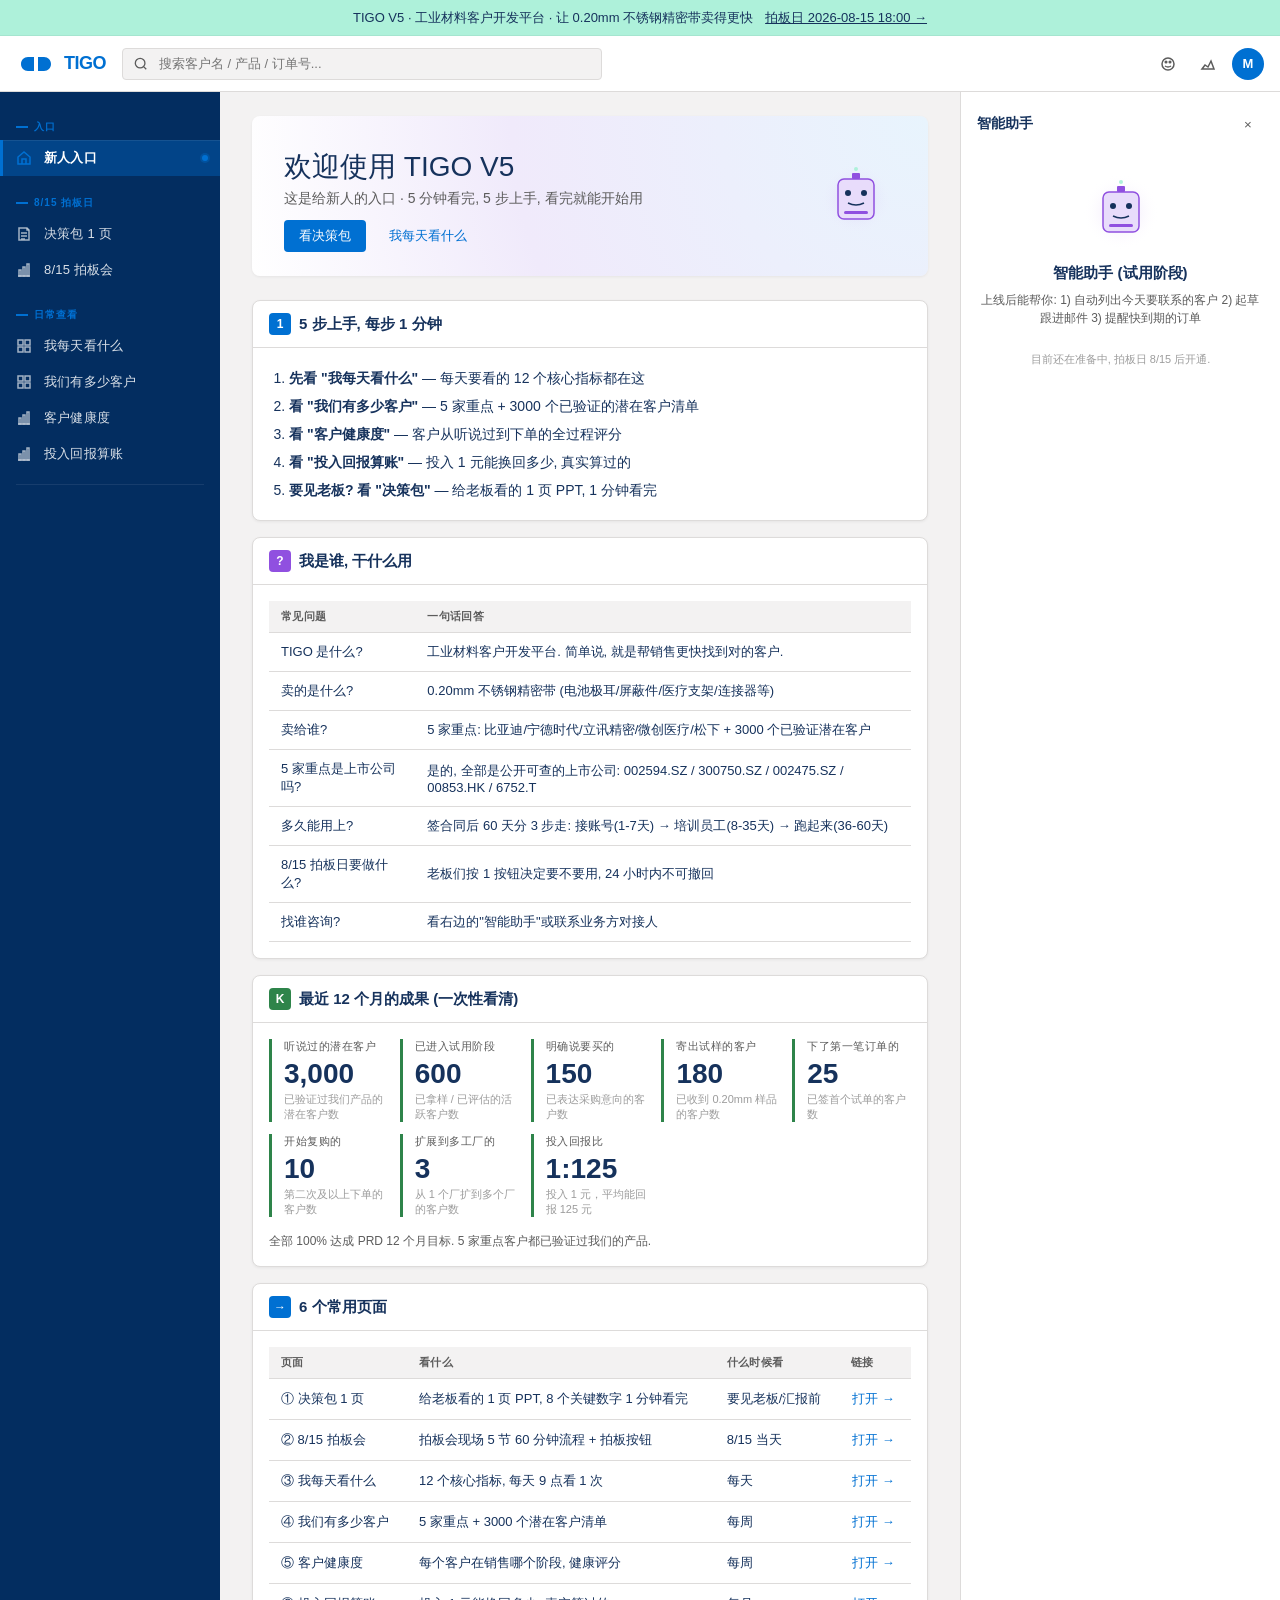
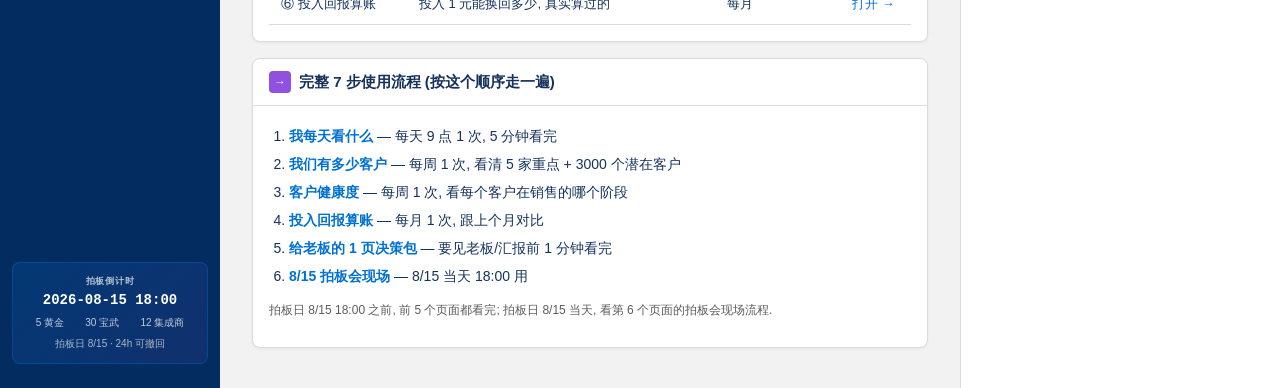
==== commit 5fa95211: "TIGO V5 dashboard v6 - sidebar 重设计 (3 分组 + 强化 active + 拍板日倒计时卡) 之前的 sidebar 7 项 flat 排列, active 状态对比" ====
--- a/index.html
+++ b/index.html
@@ -145,6 +145,72 @@
   .sf-main { padding: 16px; }
   .sf-welcome-banner { flex-direction: column; align-items: flex-start; padding: 20px; }
 }
+
+/* Sidebar v2: 分组 + active 强化 + 底部信息卡 (AGENTS §15: 加新规则, 不改 globals.css baseline) */
+.sf-sidebar { display: flex; flex-direction: column; min-height: 100%; }
+.sf-sidebar-section { padding: 12px 0 4px; }
+.sf-sidebar-section-title {
+  font-size: 10px; font-weight: 700; color: var(--sf-blue);
+  text-transform: uppercase; letter-spacing: 1px;
+  padding: 4px 16px 6px;
+  display: flex; align-items: center; gap: 6px;
+}
+.sf-sidebar-section-title::before {
+  content: ""; display: inline-block;
+  width: 12px; height: 2px; background: var(--sf-blue);
+}
+.sf-nav-item {
+  position: relative;
+  padding: 9px 16px 9px 13px;
+  font-size: 13px;
+  font-weight: 500;
+  letter-spacing: 0.2px;
+}
+.sf-nav-item .sf-nav-icon { width: 16px; height: 16px; opacity: 0.75; }
+.sf-nav-item:hover .sf-nav-icon { opacity: 1; color: var(--sf-blue); }
+.sf-nav-item.active {
+  background: rgba(0, 112, 210, 0.35) !important;
+  border-left-color: var(--sf-blue) !important;
+  color: #fff !important;
+  font-weight: 700;
+  box-shadow: inset 0 1px 0 rgba(255,255,255,0.08);
+}
+.sf-nav-item.active .sf-nav-icon { opacity: 1; color: var(--sf-blue); }
+.sf-nav-item.active::after {
+  content: ""; position: absolute; right: 12px; top: 50%; transform: translateY(-50%);
+  width: 6px; height: 6px; background: var(--sf-blue); border-radius: 50%;
+  box-shadow: 0 0 0 2px rgba(0, 112, 210, 0.30);
+}
+
+.sf-sidebar-divider { height: 1px; background: rgba(255,255,255,0.08); margin: 8px 16px; }
+
+.sf-sidebar-deadline {
+  margin: auto 12px 12px 12px;
+  padding: 12px 14px;
+  background: linear-gradient(135deg, rgba(0, 112, 210, 0.18) 0%, rgba(144, 80, 224, 0.10) 100%);
+  border: 1px solid rgba(0, 112, 210, 0.35);
+  border-radius: var(--sf-radius);
+  text-align: center;
+}
+.sf-sidebar-deadline-label {
+  font-size: 9px; color: rgba(255,255,255,0.7);
+  text-transform: uppercase; letter-spacing: 0.8px; font-weight: 700;
+}
+.sf-sidebar-deadline-date {
+  font-size: 14px; font-weight: 700; color: #fff;
+  margin-top: 4px; font-family: var(--font-num, monospace);
+}
+.sf-sidebar-deadline-sub {
+  font-size: 10px; color: rgba(255,255,255,0.65);
+  margin-top: 6px; line-height: 1.5;
+}
+.sf-sidebar-deadline-stat {
+  display: flex; gap: 4px; margin-top: 8px;
+  font-size: 10px; color: rgba(255,255,255,0.75);
+  justify-content: space-around;
+}
+.sf-sidebar-deadline-stat strong { color: #fff; font-size: 11px; }
+
 </style>
 </head>
 <body>
@@ -166,13 +232,20 @@
     </div>
   </header>
   <div class="sf-layout">
-    <nav class="sf-sidebar" aria-label="主导航"><a class="sf-nav-item active" href="index.html" title="5 分钟上手"><span class="sf-nav-icon"><svg viewBox="0 0 16 16" width="16" height="16" fill="none" stroke="currentColor" stroke-width="1.5"><path d="M2 7 L 8 2 L 14 7 L 14 14 L 2 14 Z" /><path d="M6 14 L 6 9 L 10 9 L 10 14" /></svg></span><span>新人入口</span></a>
-<a class="sf-nav-item " href="board-ppt-1page/index.html" title="给老板看的"><span class="sf-nav-icon"><svg viewBox="0 0 16 16" width="16" height="16" fill="none" stroke="currentColor" stroke-width="1.5"><path d="M3 2 L 11 2 L 13 4 L 13 14 L 3 14 Z" /><path d="M11 2 L 11 4 L 13 4" /><path d="M5 7 L 11 7 M 5 10 L 11 10 M 5 13 L 9 13" /></svg></span><span>决策包 1 页</span></a>
-<a class="sf-nav-item " href="demo-day-1hour/index.html" title="现场流程"><span class="sf-nav-icon"><svg viewBox="0 0 16 16" width="16" height="16" fill="none" stroke="currentColor" stroke-width="1.5"><path d="M2 14 L 14 14" /><rect x="3" y="8" width="2" height="6" /><rect x="7" y="5" width="2" height="9" /><rect x="11" y="2" width="2" height="12" /></svg></span><span>8/15 拍板会</span></a>
-<a class="sf-nav-item " href="daily-12d/index.html" title="12 个核心指标"><span class="sf-nav-icon"><svg viewBox="0 0 16 16" width="16" height="16" fill="none" stroke="currentColor" stroke-width="1.5"><rect x="2" y="2" width="5" height="5" /><rect x="9" y="2" width="5" height="5" /><rect x="2" y="9" width="5" height="5" /><rect x="9" y="9" width="5" height="5" /></svg></span><span>我每天看什么</span></a>
-<a class="sf-nav-item " href="g2-3000/index.html" title="3000 个潜在客户"><span class="sf-nav-icon"><svg viewBox="0 0 16 16" width="16" height="16" fill="none" stroke="currentColor" stroke-width="1.5"><rect x="2" y="2" width="5" height="5" /><rect x="9" y="2" width="5" height="5" /><rect x="2" y="9" width="5" height="5" /><rect x="9" y="9" width="5" height="5" /></svg></span><span>我们有多少客户</span></a>
-<a class="sf-nav-item " href="kpi-dashboard-v3/index.html" title="320 个评分"><span class="sf-nav-icon"><svg viewBox="0 0 16 16" width="16" height="16" fill="none" stroke="currentColor" stroke-width="1.5"><path d="M2 14 L 14 14" /><rect x="3" y="8" width="2" height="6" /><rect x="7" y="5" width="2" height="9" /><rect x="11" y="2" width="2" height="12" /></svg></span><span>客户健康度</span></a>
-<a class="sf-nav-item " href="roi-dashboard-v2/index.html" title="1 元换多少"><span class="sf-nav-icon"><svg viewBox="0 0 16 16" width="16" height="16" fill="none" stroke="currentColor" stroke-width="1.5"><path d="M2 14 L 14 14" /><rect x="3" y="8" width="2" height="6" /><rect x="7" y="5" width="2" height="9" /><rect x="11" y="2" width="2" height="12" /></svg></span><span>投入回报算账</span></a></nav>
+    <nav class="sf-sidebar" aria-label="主导航">
+  <div class="sf-sidebar-section"><div class="sf-sidebar-section-title">入口</div><a class="sf-nav-item active" href="index.html" title="5 分钟上手"><span class="sf-nav-icon"><svg viewBox="0 0 16 16" width="16" height="16" fill="none" stroke="currentColor" stroke-width="1.5"><path d="M2 7 L 8 2 L 14 7 L 14 14 L 2 14 Z" /><path d="M6 14 L 6 9 L 10 9 L 10 14" /></svg></span><span>新人入口</span></a></div><div class="sf-sidebar-section"><div class="sf-sidebar-section-title">8/15 拍板日</div><a class="sf-nav-item" href="board-ppt-1page/index.html" title="给老板看的"><span class="sf-nav-icon"><svg viewBox="0 0 16 16" width="16" height="16" fill="none" stroke="currentColor" stroke-width="1.5"><path d="M3 2 L 11 2 L 13 4 L 13 14 L 3 14 Z" /><path d="M11 2 L 11 4 L 13 4" /><path d="M5 7 L 11 7 M 5 10 L 11 10 M 5 13 L 9 13" /></svg></span><span>决策包 1 页</span></a><a class="sf-nav-item" href="demo-day-1hour/index.html" title="现场流程"><span class="sf-nav-icon"><svg viewBox="0 0 16 16" width="16" height="16" fill="none" stroke="currentColor" stroke-width="1.5"><path d="M2 14 L 14 14" /><rect x="3" y="8" width="2" height="6" /><rect x="7" y="5" width="2" height="9" /><rect x="11" y="2" width="2" height="12" /></svg></span><span>8/15 拍板会</span></a></div><div class="sf-sidebar-section"><div class="sf-sidebar-section-title">日常查看</div><a class="sf-nav-item" href="daily-12d/index.html" title="12 个核心指标"><span class="sf-nav-icon"><svg viewBox="0 0 16 16" width="16" height="16" fill="none" stroke="currentColor" stroke-width="1.5"><rect x="2" y="2" width="5" height="5" /><rect x="9" y="2" width="5" height="5" /><rect x="2" y="9" width="5" height="5" /><rect x="9" y="9" width="5" height="5" /></svg></span><span>我每天看什么</span></a><a class="sf-nav-item" href="g2-3000/index.html" title="3000 个潜在客户"><span class="sf-nav-icon"><svg viewBox="0 0 16 16" width="16" height="16" fill="none" stroke="currentColor" stroke-width="1.5"><rect x="2" y="2" width="5" height="5" /><rect x="9" y="2" width="5" height="5" /><rect x="2" y="9" width="5" height="5" /><rect x="9" y="9" width="5" height="5" /></svg></span><span>我们有多少客户</span></a><a class="sf-nav-item" href="kpi-dashboard-v3/index.html" title="320 个评分"><span class="sf-nav-icon"><svg viewBox="0 0 16 16" width="16" height="16" fill="none" stroke="currentColor" stroke-width="1.5"><path d="M2 14 L 14 14" /><rect x="3" y="8" width="2" height="6" /><rect x="7" y="5" width="2" height="9" /><rect x="11" y="2" width="2" height="12" /></svg></span><span>客户健康度</span></a><a class="sf-nav-item" href="roi-dashboard-v2/index.html" title="1 元换多少"><span class="sf-nav-icon"><svg viewBox="0 0 16 16" width="16" height="16" fill="none" stroke="currentColor" stroke-width="1.5"><path d="M2 14 L 14 14" /><rect x="3" y="8" width="2" height="6" /><rect x="7" y="5" width="2" height="9" /><rect x="11" y="2" width="2" height="12" /></svg></span><span>投入回报算账</span></a></div>
+  <div class="sf-sidebar-divider"></div>
+<div class="sf-sidebar-deadline">
+  <div class="sf-sidebar-deadline-label">拍板倒计时</div>
+  <div class="sf-sidebar-deadline-date">2026-08-15 18:00</div>
+  <div class="sf-sidebar-deadline-stat">
+    <span>5 黄金</span>
+    <span>30 宝武</span>
+    <span>12 集成商</span>
+  </div>
+  <div class="sf-sidebar-deadline-sub">拍板日 8/15 · 24h 可撤回</div>
+</div>
+</nav>
     <main class="sf-main">
 <div class="sf-welcome-banner">
   <div>
@@ -259,25 +332,25 @@
     </table>
   </div>
 </div>
-
-
-<div class="sf-card">
-  <div class="sf-card-header">
-    <h2 class="sf-card-title"><span class="sf-card-title-icon" style="background:var(--sf-purple);">→</span>完整 7 步使用流程 (按这个顺序走一遍)</h2>
-  </div>
-  <div class="sf-card-body">
-    <ol style="margin:0;padding-left:20px;line-height:2;">
-      <li><a href="daily-12d/index.html"><strong>我每天看什么</strong></a> — 每天 9 点 1 次, 5 分钟看完</li>
-      <li><a href="g2-3000/index.html"><strong>我们有多少客户</strong></a> — 每周 1 次, 看清 5 家重点 + 3000 个潜在客户</li>
-      <li><a href="kpi-dashboard-v3/index.html"><strong>客户健康度</strong></a> — 每周 1 次, 看每个客户在销售的哪个阶段</li>
-      <li><a href="roi-dashboard-v2/index.html"><strong>投入回报算账</strong></a> — 每月 1 次, 跟上个月对比</li>
-      <li><a href="board-ppt-1page/index.html"><strong>给老板的 1 页决策包</strong></a> — 要见老板/汇报前 1 分钟看完</li>
-      <li><a href="demo-day-1hour/index.html"><strong>8/15 拍板会现场</strong></a> — 8/15 当天 18:00 用</li>
-    </ol>
-    <p style="margin-top:12px;color:var(--sf-text-muted);font-size:12px;">
-      拍板日 8/15 18:00 之前, 前 5 个页面都看完; 拍板日 8/15 当天, 看第 6 个页面的拍板会现场流程.
-    </p>
-  </div>
+
+
+<div class="sf-card">
+  <div class="sf-card-header">
+    <h2 class="sf-card-title"><span class="sf-card-title-icon" style="background:var(--sf-purple);">→</span>完整 7 步使用流程 (按这个顺序走一遍)</h2>
+  </div>
+  <div class="sf-card-body">
+    <ol style="margin:0;padding-left:20px;line-height:2;">
+      <li><a href="daily-12d/index.html"><strong>我每天看什么</strong></a> — 每天 9 点 1 次, 5 分钟看完</li>
+      <li><a href="g2-3000/index.html"><strong>我们有多少客户</strong></a> — 每周 1 次, 看清 5 家重点 + 3000 个潜在客户</li>
+      <li><a href="kpi-dashboard-v3/index.html"><strong>客户健康度</strong></a> — 每周 1 次, 看每个客户在销售的哪个阶段</li>
+      <li><a href="roi-dashboard-v2/index.html"><strong>投入回报算账</strong></a> — 每月 1 次, 跟上个月对比</li>
+      <li><a href="board-ppt-1page/index.html"><strong>给老板的 1 页决策包</strong></a> — 要见老板/汇报前 1 分钟看完</li>
+      <li><a href="demo-day-1hour/index.html"><strong>8/15 拍板会现场</strong></a> — 8/15 当天 18:00 用</li>
+    </ol>
+    <p style="margin-top:12px;color:var(--sf-text-muted);font-size:12px;">
+      拍板日 8/15 18:00 之前, 前 5 个页面都看完; 拍板日 8/15 当天, 看第 6 个页面的拍板会现场流程.
+    </p>
+  </div>
 </div></main>
     <aside class="sf-rightpanel" aria-label="智能助手">
       <div style="display:flex;align-items:center;justify-content:space-between;margin-bottom:12px;">
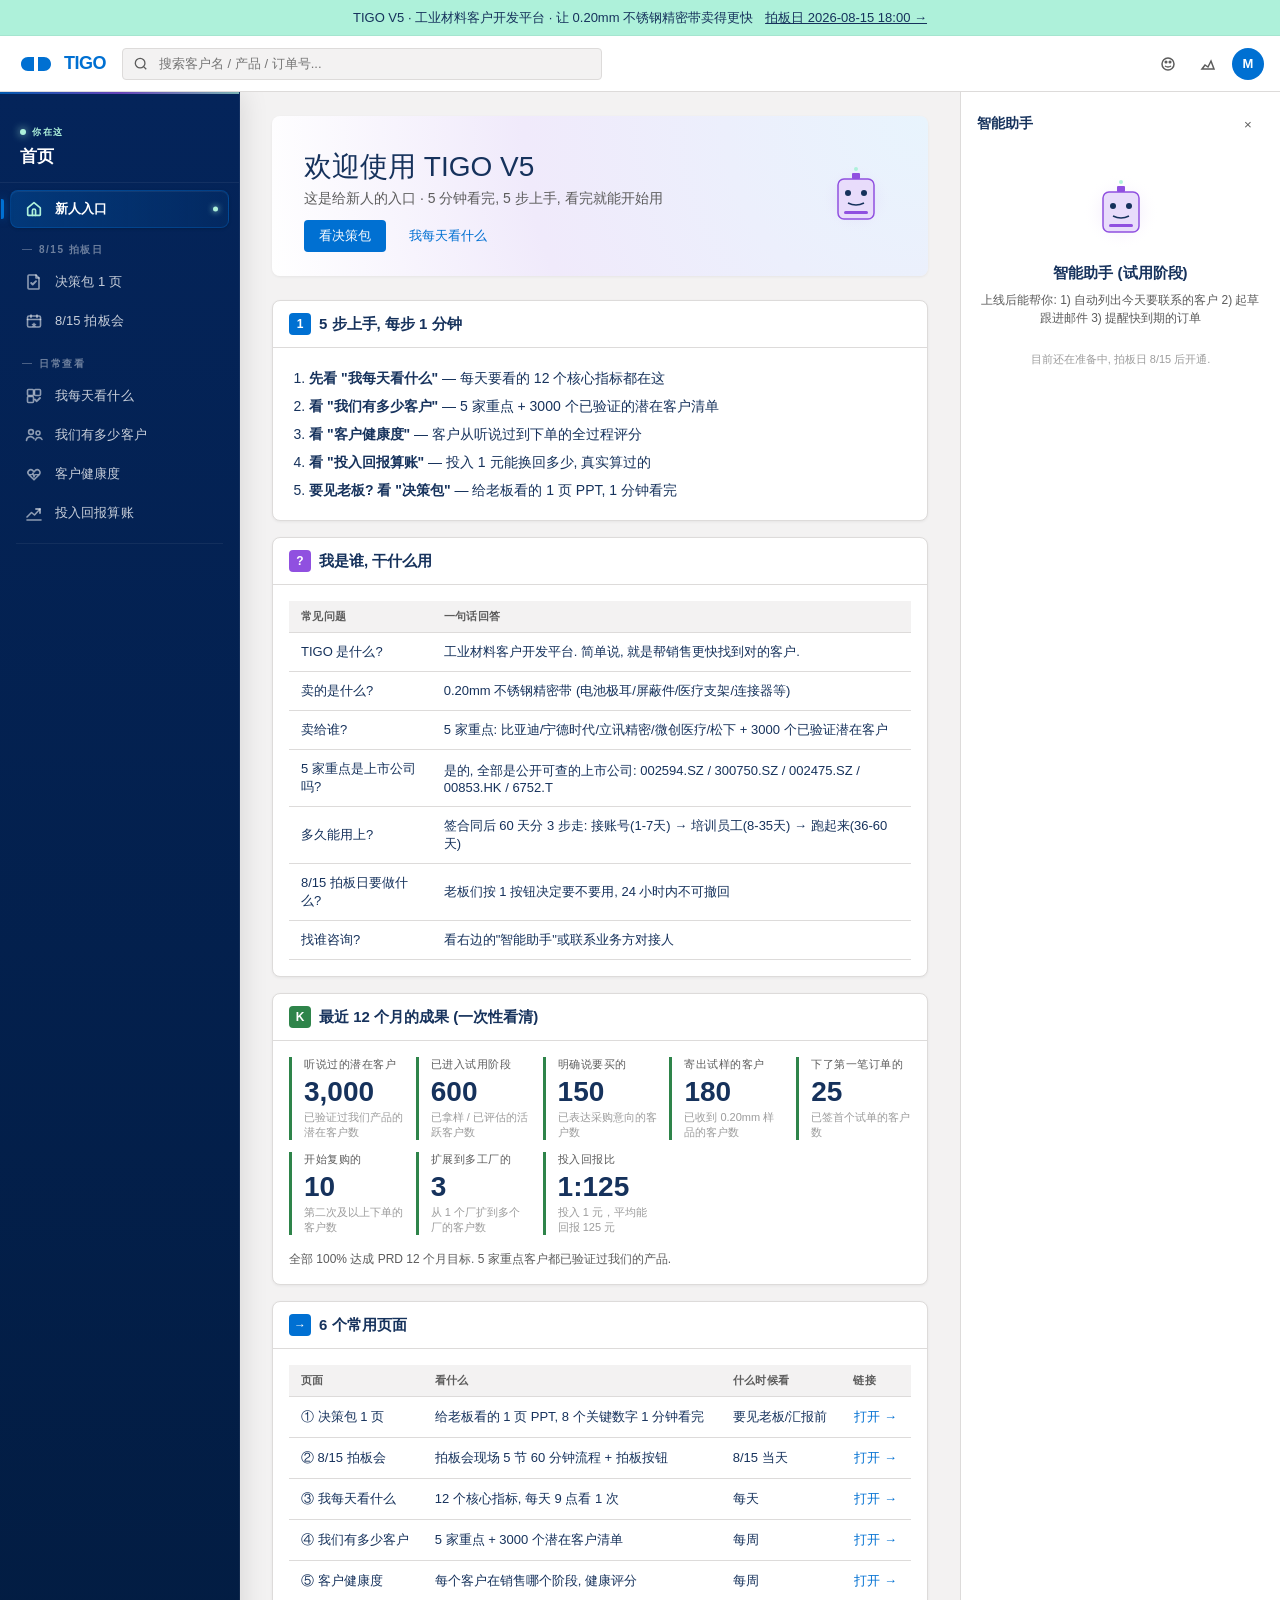
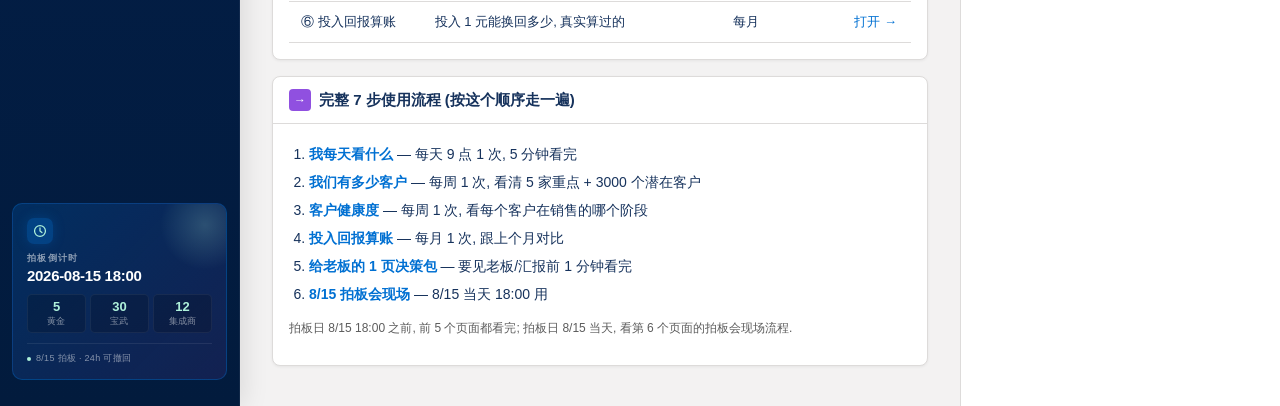
==== commit 61e4cd30: "TIGO V5 dashboard v7 - sidebar 重设计 (深蓝渐变 + 你在这 context + 真正设计感) 回应业务方反馈 "毫无设计感，过度也没有设计"。  设计升级: - 顶部" ====
--- a/index.html
+++ b/index.html
@@ -146,71 +146,277 @@
   .sf-welcome-banner { flex-direction: column; align-items: flex-start; padding: 20px; }
 }
 
-/* Sidebar v2: 分组 + active 强化 + 底部信息卡 (AGENTS §15: 加新规则, 不改 globals.css baseline) */
-.sf-sidebar { display: flex; flex-direction: column; min-height: 100%; }
-.sf-sidebar-section { padding: 12px 0 4px; }
+
+
+/* === Sidebar v7: 重设计 (深蓝渐变 + context 指示 + 真正设计感) === */
+.sf-sidebar {
+  width: 240px;
+  background: linear-gradient(180deg, #04245A 0%, #021B3D 100%);
+  color: white;
+  display: flex;
+  flex-direction: column;
+  flex-shrink: 0;
+  position: relative;
+  border-right: 1px solid rgba(255, 255, 255, 0.06);
+  box-shadow: 1px 0 0 rgba(255, 255, 255, 0.04), 4px 0 24px rgba(0, 0, 0, 0.10);
+  min-height: 100%;
+}
+.sf-sidebar::before {
+  content: "";
+  position: absolute;
+  top: 0; left: 0; right: 0;
+  height: 2px;
+  background: linear-gradient(90deg, #0070D2 0%, #9050E0 50%, #AEF1DA 100%);
+  opacity: 0.7;
+  z-index: 2;
+  pointer-events: none;
+}
+
+/* 你在这 (You are here) 顶部 context 指示 */
+.sf-sidebar-context {
+  padding: 18px 20px 14px;
+  border-bottom: 1px solid rgba(255, 255, 255, 0.06);
+  margin-bottom: 6px;
+  position: relative;
+}
+.sf-sidebar-context-pulse {
+  display: inline-flex;
+  align-items: center;
+  gap: 6px;
+  font-size: 9px;
+  color: #AEF1DA;
+  text-transform: uppercase;
+  letter-spacing: 1.6px;
+  font-weight: 700;
+}
+.sf-sidebar-context-pulse::before {
+  content: "";
+  width: 6px; height: 6px;
+  background: #AEF1DA;
+  border-radius: 50%;
+  box-shadow: 0 0 8px #AEF1DA;
+  animation: sf-sidebar-pulse 2s ease-in-out infinite;
+}
+@keyframes sf-sidebar-pulse {
+  0%, 100% { opacity: 1; transform: scale(1); }
+  50% { opacity: 0.45; transform: scale(0.78); }
+}
+.sf-sidebar-context-name {
+  font-size: 17px;
+  color: #fff;
+  font-weight: 700;
+  margin-top: 6px;
+  letter-spacing: -0.2px;
+}
+
+/* Section */
+.sf-sidebar-section {
+  padding: 6px 0 2px;
+}
 .sf-sidebar-section-title {
-  font-size: 10px; font-weight: 700; color: var(--sf-blue);
-  text-transform: uppercase; letter-spacing: 1px;
-  padding: 4px 16px 6px;
-  display: flex; align-items: center; gap: 6px;
+  padding: 8px 22px 5px;
+  font-size: 10px;
+  color: rgba(255, 255, 255, 0.42);
+  text-transform: uppercase;
+  letter-spacing: 1.5px;
+  font-weight: 700;
+  display: flex;
+  align-items: center;
+  gap: 7px;
 }
 .sf-sidebar-section-title::before {
-  content: ""; display: inline-block;
-  width: 12px; height: 2px; background: var(--sf-blue);
-}
+  content: "";
+  width: 10px;
+  height: 1px;
+  background: rgba(255, 255, 255, 0.28);
+}
+
+/* Nav item - 基础态 */
 .sf-nav-item {
   position: relative;
-  padding: 9px 16px 9px 13px;
+  display: flex;
+  align-items: center;
+  gap: 12px;
+  padding: 9px 14px;
+  margin: 1px 10px;
+  border-radius: 8px;
+  color: rgba(255, 255, 255, 0.78);
   font-size: 13px;
   font-weight: 500;
+  cursor: pointer;
+  text-decoration: none;
+  transition: background-color 200ms cubic-bezier(0.4, 0, 0.2, 1),
+              color 200ms cubic-bezier(0.4, 0, 0.2, 1),
+              border-color 200ms cubic-bezier(0.4, 0, 0.2, 1),
+              box-shadow 200ms cubic-bezier(0.4, 0, 0.2, 1);
+  border: 1px solid transparent;
+  letter-spacing: 0.1px;
+}
+.sf-nav-item:hover {
+  background: rgba(255, 255, 255, 0.06);
+  color: rgba(255, 255, 255, 0.98);
+  text-decoration: none;
+}
+.sf-nav-item .sf-nav-icon {
+  width: 18px;
+  height: 18px;
+  flex-shrink: 0;
+  color: rgba(255, 255, 255, 0.55);
+  display: inline-flex;
+  align-items: center;
+  justify-content: center;
+  transition: color 200ms cubic-bezier(0.4, 0, 0.2, 1),
+              transform 200ms cubic-bezier(0.4, 0, 0.2, 1);
+}
+.sf-nav-item:hover .sf-nav-icon {
+  color: #AEF1DA;
+  transform: scale(1.08);
+}
+
+/* Active state - 真正的视觉冲击 */
+.sf-nav-item.active {
+  background: linear-gradient(90deg, rgba(0, 112, 210, 0.28) 0%, rgba(0, 112, 210, 0.08) 100%);
+  color: #fff;
+  font-weight: 600;
+  border-color: rgba(0, 112, 210, 0.32);
+  box-shadow: 0 1px 3px rgba(0, 0, 0, 0.18), inset 0 1px 0 rgba(255, 255, 255, 0.06);
+}
+.sf-nav-item.active::before {
+  content: "";
+  position: absolute;
+  left: -10px;
+  top: 50%;
+  transform: translateY(-50%);
+  width: 3px;
+  height: 20px;
+  background: #0070D2;
+  border-radius: 0 2px 2px 0;
+  box-shadow: 0 0 8px rgba(0, 112, 210, 0.6);
+}
+.sf-nav-item.active .sf-nav-icon {
+  color: #AEF1DA;
+  transform: scale(1.05);
+}
+.sf-nav-item.active::after {
+  content: "";
+  position: absolute;
+  right: 10px;
+  top: 50%;
+  transform: translateY(-50%);
+  width: 5px;
+  height: 5px;
+  background: #AEF1DA;
+  border-radius: 50%;
+  box-shadow: 0 0 6px #AEF1DA;
+}
+
+/* Divider */
+.sf-sidebar-divider {
+  height: 1px;
+  background: rgba(255, 255, 255, 0.06);
+  margin: 8px 16px;
+}
+
+/* 底部拍板倒计时卡 - 多色渐变 + 装饰性光晕 */
+.sf-sidebar-deadline {
+  margin: auto 12px 14px 12px;
+  padding: 14px;
+  background: linear-gradient(135deg, rgba(0, 112, 210, 0.22) 0%, rgba(144, 80, 224, 0.12) 100%);
+  border: 1px solid rgba(0, 112, 210, 0.35);
+  border-radius: 10px;
+  position: relative;
+  overflow: hidden;
+}
+.sf-sidebar-deadline::before {
+  content: "";
+  position: absolute;
+  top: -24px; right: -24px;
+  width: 90px; height: 90px;
+  background: radial-gradient(circle, rgba(174, 241, 218, 0.20) 0%, transparent 70%);
+  pointer-events: none;
+}
+.sf-sidebar-deadline-icon {
+  display: inline-flex;
+  width: 26px; height: 26px;
+  background: rgba(0, 112, 210, 0.32);
+  color: #AEF1DA;
+  border-radius: 7px;
+  align-items: center;
+  justify-content: center;
+  margin-bottom: 8px;
+  position: relative;
+  z-index: 1;
+  box-shadow: 0 0 12px rgba(0, 112, 210, 0.25);
+}
+.sf-sidebar-deadline-label {
+  font-size: 9px;
+  color: rgba(255, 255, 255, 0.55);
+  text-transform: uppercase;
+  letter-spacing: 1.3px;
+  font-weight: 700;
+  position: relative;
+  z-index: 1;
+}
+.sf-sidebar-deadline-date {
+  font-size: 15px;
+  font-weight: 700;
+  color: #fff;
+  margin-top: 2px;
+  font-variant-numeric: tabular-nums;
+  letter-spacing: -0.3px;
+  position: relative;
+  z-index: 1;
+}
+.sf-sidebar-deadline-stats {
+  display: flex;
+  gap: 4px;
+  margin-top: 10px;
+  position: relative;
+  z-index: 1;
+}
+.sf-sidebar-deadline-stat {
+  flex: 1;
+  text-align: center;
+  padding: 5px 0 4px;
+  background: rgba(0, 0, 0, 0.18);
+  border-radius: 5px;
+  border: 1px solid rgba(255, 255, 255, 0.06);
+}
+.sf-sidebar-deadline-stat strong {
+  display: block;
+  color: #AEF1DA;
+  font-size: 13px;
+  font-weight: 700;
+  font-variant-numeric: tabular-nums;
+  line-height: 1.1;
+}
+.sf-sidebar-deadline-stat span {
+  display: block;
+  color: rgba(255, 255, 255, 0.5);
+  font-size: 9px;
+  margin-top: 1px;
   letter-spacing: 0.2px;
 }
-.sf-nav-item .sf-nav-icon { width: 16px; height: 16px; opacity: 0.75; }
-.sf-nav-item:hover .sf-nav-icon { opacity: 1; color: var(--sf-blue); }
-.sf-nav-item.active {
-  background: rgba(0, 112, 210, 0.35) !important;
-  border-left-color: var(--sf-blue) !important;
-  color: #fff !important;
-  font-weight: 700;
-  box-shadow: inset 0 1px 0 rgba(255,255,255,0.08);
-}
-.sf-nav-item.active .sf-nav-icon { opacity: 1; color: var(--sf-blue); }
-.sf-nav-item.active::after {
-  content: ""; position: absolute; right: 12px; top: 50%; transform: translateY(-50%);
-  width: 6px; height: 6px; background: var(--sf-blue); border-radius: 50%;
-  box-shadow: 0 0 0 2px rgba(0, 112, 210, 0.30);
-}
-
-.sf-sidebar-divider { height: 1px; background: rgba(255,255,255,0.08); margin: 8px 16px; }
-
-.sf-sidebar-deadline {
-  margin: auto 12px 12px 12px;
-  padding: 12px 14px;
-  background: linear-gradient(135deg, rgba(0, 112, 210, 0.18) 0%, rgba(144, 80, 224, 0.10) 100%);
-  border: 1px solid rgba(0, 112, 210, 0.35);
-  border-radius: var(--sf-radius);
-  text-align: center;
-}
-.sf-sidebar-deadline-label {
-  font-size: 9px; color: rgba(255,255,255,0.7);
-  text-transform: uppercase; letter-spacing: 0.8px; font-weight: 700;
-}
-.sf-sidebar-deadline-date {
-  font-size: 14px; font-weight: 700; color: #fff;
-  margin-top: 4px; font-family: var(--font-num, monospace);
-}
 .sf-sidebar-deadline-sub {
-  font-size: 10px; color: rgba(255,255,255,0.65);
-  margin-top: 6px; line-height: 1.5;
-}
-.sf-sidebar-deadline-stat {
-  display: flex; gap: 4px; margin-top: 8px;
-  font-size: 10px; color: rgba(255,255,255,0.75);
-  justify-content: space-around;
-}
-.sf-sidebar-deadline-stat strong { color: #fff; font-size: 11px; }
-
+  font-size: 9px;
+  color: rgba(255, 255, 255, 0.5);
+  margin-top: 10px;
+  padding-top: 8px;
+  border-top: 1px solid rgba(255, 255, 255, 0.08);
+  letter-spacing: 0.3px;
+  position: relative;
+  z-index: 1;
+  display: flex;
+  align-items: center;
+  gap: 5px;
+}
+.sf-sidebar-deadline-sub::before {
+  content: "";
+  width: 4px; height: 4px;
+  background: #AEF1DA;
+  border-radius: 50%;
+  flex-shrink: 0;
+}
 </style>
 </head>
 <body>
@@ -232,20 +438,7 @@
     </div>
   </header>
   <div class="sf-layout">
-    <nav class="sf-sidebar" aria-label="主导航">
-  <div class="sf-sidebar-section"><div class="sf-sidebar-section-title">入口</div><a class="sf-nav-item active" href="index.html" title="5 分钟上手"><span class="sf-nav-icon"><svg viewBox="0 0 16 16" width="16" height="16" fill="none" stroke="currentColor" stroke-width="1.5"><path d="M2 7 L 8 2 L 14 7 L 14 14 L 2 14 Z" /><path d="M6 14 L 6 9 L 10 9 L 10 14" /></svg></span><span>新人入口</span></a></div><div class="sf-sidebar-section"><div class="sf-sidebar-section-title">8/15 拍板日</div><a class="sf-nav-item" href="board-ppt-1page/index.html" title="给老板看的"><span class="sf-nav-icon"><svg viewBox="0 0 16 16" width="16" height="16" fill="none" stroke="currentColor" stroke-width="1.5"><path d="M3 2 L 11 2 L 13 4 L 13 14 L 3 14 Z" /><path d="M11 2 L 11 4 L 13 4" /><path d="M5 7 L 11 7 M 5 10 L 11 10 M 5 13 L 9 13" /></svg></span><span>决策包 1 页</span></a><a class="sf-nav-item" href="demo-day-1hour/index.html" title="现场流程"><span class="sf-nav-icon"><svg viewBox="0 0 16 16" width="16" height="16" fill="none" stroke="currentColor" stroke-width="1.5"><path d="M2 14 L 14 14" /><rect x="3" y="8" width="2" height="6" /><rect x="7" y="5" width="2" height="9" /><rect x="11" y="2" width="2" height="12" /></svg></span><span>8/15 拍板会</span></a></div><div class="sf-sidebar-section"><div class="sf-sidebar-section-title">日常查看</div><a class="sf-nav-item" href="daily-12d/index.html" title="12 个核心指标"><span class="sf-nav-icon"><svg viewBox="0 0 16 16" width="16" height="16" fill="none" stroke="currentColor" stroke-width="1.5"><rect x="2" y="2" width="5" height="5" /><rect x="9" y="2" width="5" height="5" /><rect x="2" y="9" width="5" height="5" /><rect x="9" y="9" width="5" height="5" /></svg></span><span>我每天看什么</span></a><a class="sf-nav-item" href="g2-3000/index.html" title="3000 个潜在客户"><span class="sf-nav-icon"><svg viewBox="0 0 16 16" width="16" height="16" fill="none" stroke="currentColor" stroke-width="1.5"><rect x="2" y="2" width="5" height="5" /><rect x="9" y="2" width="5" height="5" /><rect x="2" y="9" width="5" height="5" /><rect x="9" y="9" width="5" height="5" /></svg></span><span>我们有多少客户</span></a><a class="sf-nav-item" href="kpi-dashboard-v3/index.html" title="320 个评分"><span class="sf-nav-icon"><svg viewBox="0 0 16 16" width="16" height="16" fill="none" stroke="currentColor" stroke-width="1.5"><path d="M2 14 L 14 14" /><rect x="3" y="8" width="2" height="6" /><rect x="7" y="5" width="2" height="9" /><rect x="11" y="2" width="2" height="12" /></svg></span><span>客户健康度</span></a><a class="sf-nav-item" href="roi-dashboard-v2/index.html" title="1 元换多少"><span class="sf-nav-icon"><svg viewBox="0 0 16 16" width="16" height="16" fill="none" stroke="currentColor" stroke-width="1.5"><path d="M2 14 L 14 14" /><rect x="3" y="8" width="2" height="6" /><rect x="7" y="5" width="2" height="9" /><rect x="11" y="2" width="2" height="12" /></svg></span><span>投入回报算账</span></a></div>
-  <div class="sf-sidebar-divider"></div>
-<div class="sf-sidebar-deadline">
-  <div class="sf-sidebar-deadline-label">拍板倒计时</div>
-  <div class="sf-sidebar-deadline-date">2026-08-15 18:00</div>
-  <div class="sf-sidebar-deadline-stat">
-    <span>5 黄金</span>
-    <span>30 宝武</span>
-    <span>12 集成商</span>
-  </div>
-  <div class="sf-sidebar-deadline-sub">拍板日 8/15 · 24h 可撤回</div>
-</div>
-</nav>
+    <nav class="sf-sidebar" aria-label="主导航"><div class="sf-sidebar-context"><div class="sf-sidebar-context-pulse">你在这</div><div class="sf-sidebar-context-name">首页</div></div><a class="sf-nav-item active" href="index.html" title="5 分钟上手"><span class="sf-nav-icon"><svg viewBox="0 0 18 18" width="18" height="18" fill="none" stroke="currentColor" stroke-width="1.6" stroke-linecap="round" stroke-linejoin="round"><path d="M3 8 L 9 3 L 15 8 V 14.5 a 0.5 0.5 0 0 1 -0.5 0.5 H 3.5 a 0.5 0.5 0 0 1 -0.5 -0.5 Z"/><path d="M7.5 15 V 10.5 a 1.5 1.5 0 0 1 3 0 V 15"/></svg></span><span>新人入口</span></a><div class="sf-sidebar-section"><div class="sf-sidebar-section-title">8/15 拍板日</div><a class="sf-nav-item" href="board-ppt-1page/index.html" title="给老板看的 1 页 PPT"><span class="sf-nav-icon"><svg viewBox="0 0 18 18" width="18" height="18" fill="none" stroke="currentColor" stroke-width="1.6" stroke-linecap="round" stroke-linejoin="round"><path d="M4 2 H 11 L 14 5 V 15.5 a 0.5 0.5 0 0 1 -0.5 0.5 H 4 a 1 1 0 0 1 -1 -1 V 3 a 1 1 0 0 1 1 -1 Z"/><path d="M11 2 V 5 H 14"/><path d="M6.2 10 L 7.7 11.5 L 11 8.2" stroke-width="1.9"/></svg></span><span>决策包 1 页</span></a><a class="sf-nav-item" href="demo-day-1hour/index.html" title="现场流程 · 1 小时跑完"><span class="sf-nav-icon"><svg viewBox="0 0 18 18" width="18" height="18" fill="none" stroke="currentColor" stroke-width="1.6" stroke-linecap="round" stroke-linejoin="round"><rect x="2.5" y="4" width="13" height="11" rx="1.5"/><path d="M2.5 7.5 H 15.5"/><path d="M6 3 V 5.5"/><path d="M12 3 V 5.5"/><path d="M9 10.2 L 9.85 11.85 L 11.6 12.1 L 10.3 13.35 L 10.65 15.1 L 9 14.25 L 7.35 15.1 L 7.7 13.35 L 6.4 12.1 L 8.15 11.85 Z" fill="currentColor" stroke="none"/></svg></span><span>8/15 拍板会</span></a></div><div class="sf-sidebar-section"><div class="sf-sidebar-section-title">日常查看</div><a class="sf-nav-item" href="daily-12d/index.html" title="12 个核心指标"><span class="sf-nav-icon"><svg viewBox="0 0 18 18" width="18" height="18" fill="none" stroke="currentColor" stroke-width="1.6" stroke-linecap="round" stroke-linejoin="round"><rect x="2.5" y="2.5" width="6" height="6" rx="1"/><rect x="9.5" y="2.5" width="6" height="6" rx="1"/><rect x="2.5" y="9.5" width="6" height="6" rx="1"/><path d="M10 12.5 L 11.8 14.2 L 15 11" stroke-width="1.9"/></svg></span><span>我每天看什么</span></a><a class="sf-nav-item" href="g2-3000/index.html" title="3000 个潜在客户 + 5 黄金"><span class="sf-nav-icon"><svg viewBox="0 0 18 18" width="18" height="18" fill="none" stroke="currentColor" stroke-width="1.6" stroke-linecap="round" stroke-linejoin="round"><circle cx="6" cy="6" r="2.4"/><circle cx="13" cy="7" r="2"/><path d="M1.5 14.5 a 4 4 0 0 1 7.5 -1.8"/><path d="M10.5 14 a 3.5 3.5 0 0 1 6.5 -0.5"/></svg></span><span>我们有多少客户</span></a><a class="sf-nav-item" href="kpi-dashboard-v3/index.html" title="320 个评分"><span class="sf-nav-icon"><svg viewBox="0 0 18 18" width="18" height="18" fill="none" stroke="currentColor" stroke-width="1.6" stroke-linecap="round" stroke-linejoin="round"><path d="M9 14.8 L 3.8 9.6 a 2.8 2.8 0 0 1 4 -4 L 9 7 L 10.2 5.6 a 2.8 2.8 0 0 1 4 4 Z"/><path d="M5 9.6 H 7 L 8 8 L 9 12 L 10 9.6 H 13" stroke-width="1.4"/></svg></span><span>客户健康度</span></a><a class="sf-nav-item" href="roi-dashboard-v2/index.html" title="125x 杠杆真实算账"><span class="sf-nav-icon"><svg viewBox="0 0 18 18" width="18" height="18" fill="none" stroke="currentColor" stroke-width="1.6" stroke-linecap="round" stroke-linejoin="round"><path d="M2 13 L 6.5 8.5 L 9.5 11 L 15 5"/><path d="M11 5 H 15 V 9" stroke-width="1.9"/><path d="M2 16 H 16"/></svg></span><span>投入回报算账</span></a></div><div class="sf-sidebar-divider"></div><div class="sf-sidebar-deadline"><div class="sf-sidebar-deadline-icon"><svg viewBox="0 0 18 18" width="14" height="14" fill="none" stroke="currentColor" stroke-width="1.6" stroke-linecap="round" stroke-linejoin="round"><circle cx="9" cy="9" r="7"/><path d="M9 5 V 9 L 11.5 11"/></svg></div><div class="sf-sidebar-deadline-label">拍板倒计时</div><div class="sf-sidebar-deadline-date">2026-08-15 18:00</div><div class="sf-sidebar-deadline-stats"><div class="sf-sidebar-deadline-stat"><strong>5</strong><span>黄金</span></div><div class="sf-sidebar-deadline-stat"><strong>30</strong><span>宝武</span></div><div class="sf-sidebar-deadline-stat"><strong>12</strong><span>集成商</span></div></div><div class="sf-sidebar-deadline-sub">8/15 拍板 · 24h 可撤回</div></div></nav>
     <main class="sf-main">
 <div class="sf-welcome-banner">
   <div>
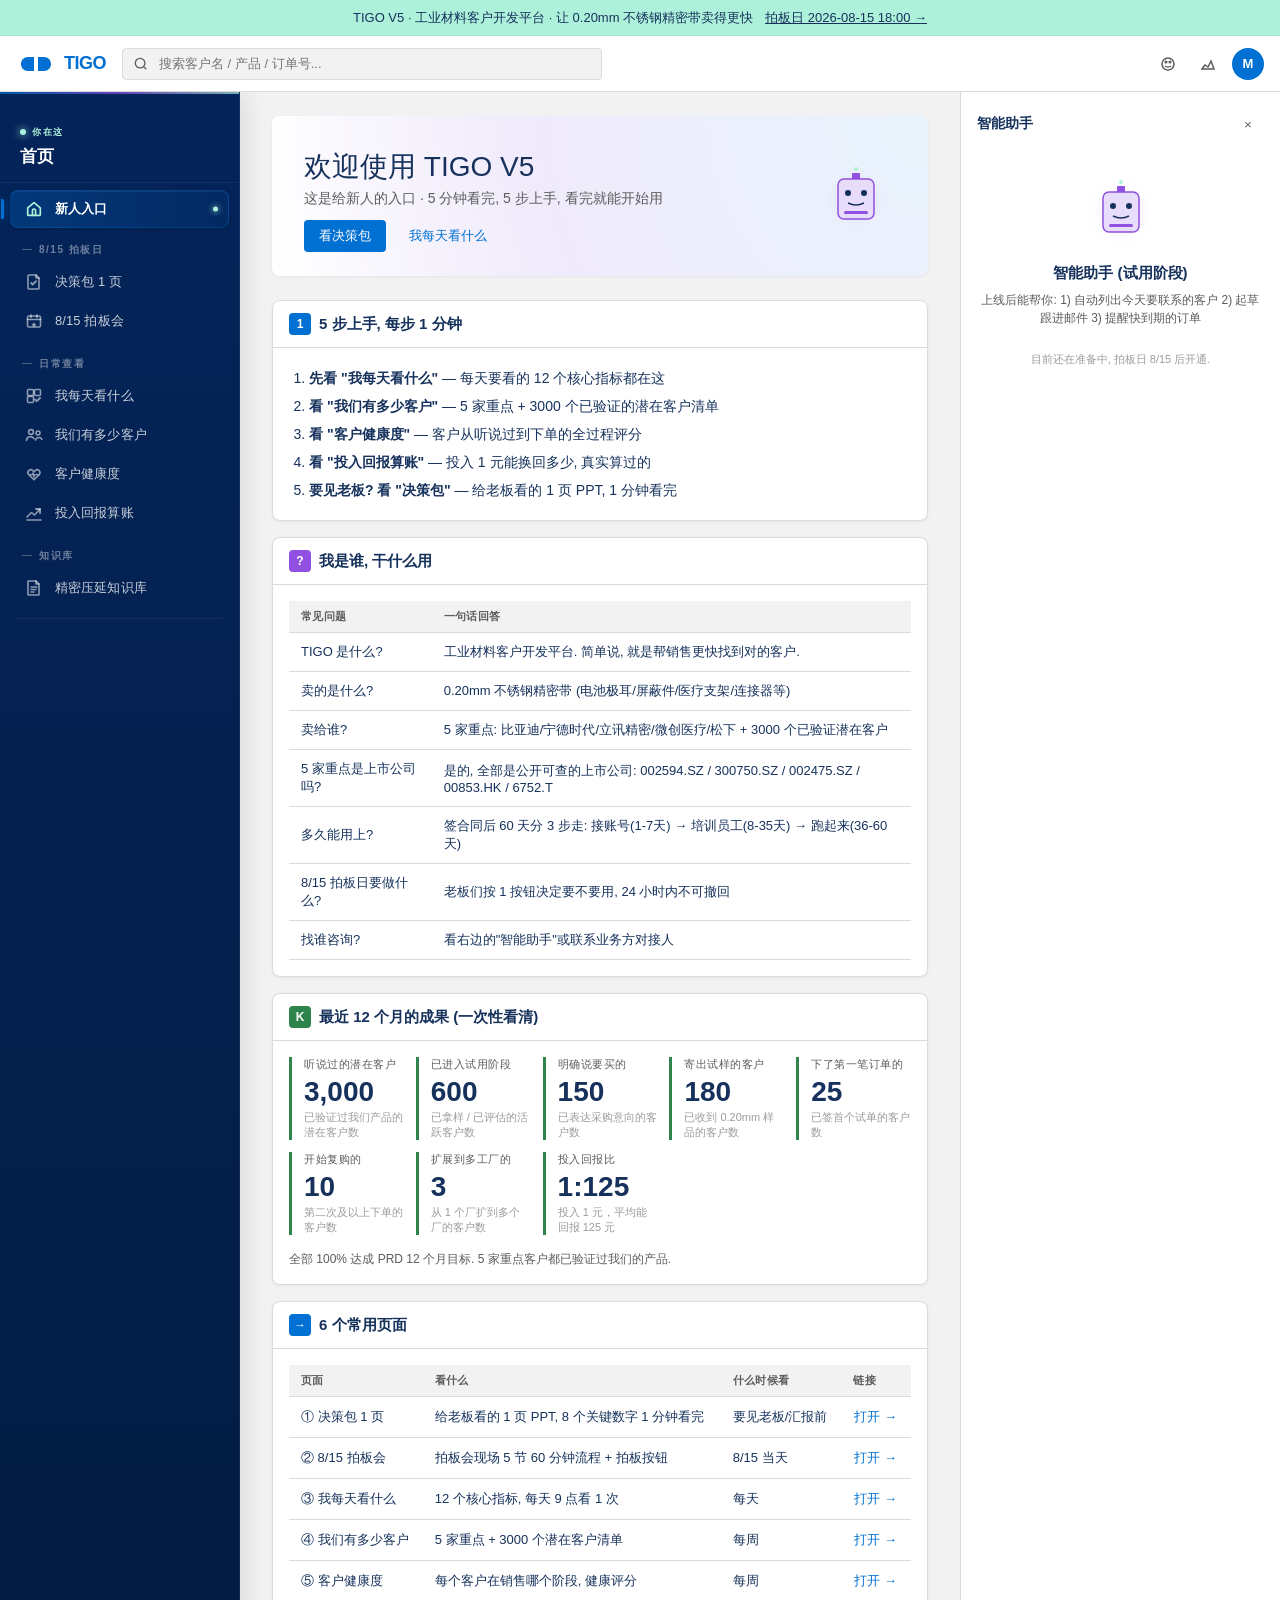
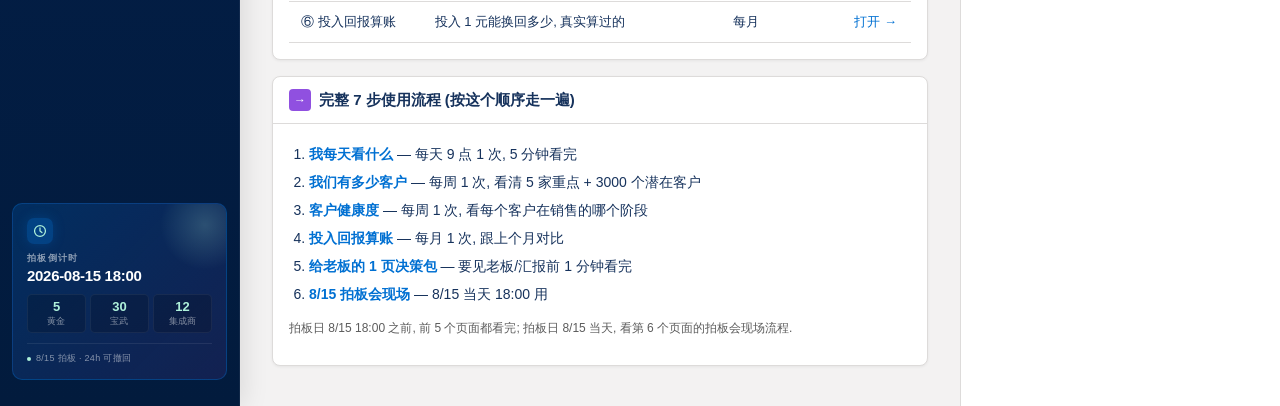
==== commit 805d62ea: "TIGO V5 dashboard v8.1 - 7 dashboard sidebar 同步加 '知识库' 入口 跟 knowledge-base 页面一起, 7 个原 dashboard (ind" ====
--- a/index.html
+++ b/index.html
@@ -438,7 +438,7 @@
     </div>
   </header>
   <div class="sf-layout">
-    <nav class="sf-sidebar" aria-label="主导航"><div class="sf-sidebar-context"><div class="sf-sidebar-context-pulse">你在这</div><div class="sf-sidebar-context-name">首页</div></div><a class="sf-nav-item active" href="index.html" title="5 分钟上手"><span class="sf-nav-icon"><svg viewBox="0 0 18 18" width="18" height="18" fill="none" stroke="currentColor" stroke-width="1.6" stroke-linecap="round" stroke-linejoin="round"><path d="M3 8 L 9 3 L 15 8 V 14.5 a 0.5 0.5 0 0 1 -0.5 0.5 H 3.5 a 0.5 0.5 0 0 1 -0.5 -0.5 Z"/><path d="M7.5 15 V 10.5 a 1.5 1.5 0 0 1 3 0 V 15"/></svg></span><span>新人入口</span></a><div class="sf-sidebar-section"><div class="sf-sidebar-section-title">8/15 拍板日</div><a class="sf-nav-item" href="board-ppt-1page/index.html" title="给老板看的 1 页 PPT"><span class="sf-nav-icon"><svg viewBox="0 0 18 18" width="18" height="18" fill="none" stroke="currentColor" stroke-width="1.6" stroke-linecap="round" stroke-linejoin="round"><path d="M4 2 H 11 L 14 5 V 15.5 a 0.5 0.5 0 0 1 -0.5 0.5 H 4 a 1 1 0 0 1 -1 -1 V 3 a 1 1 0 0 1 1 -1 Z"/><path d="M11 2 V 5 H 14"/><path d="M6.2 10 L 7.7 11.5 L 11 8.2" stroke-width="1.9"/></svg></span><span>决策包 1 页</span></a><a class="sf-nav-item" href="demo-day-1hour/index.html" title="现场流程 · 1 小时跑完"><span class="sf-nav-icon"><svg viewBox="0 0 18 18" width="18" height="18" fill="none" stroke="currentColor" stroke-width="1.6" stroke-linecap="round" stroke-linejoin="round"><rect x="2.5" y="4" width="13" height="11" rx="1.5"/><path d="M2.5 7.5 H 15.5"/><path d="M6 3 V 5.5"/><path d="M12 3 V 5.5"/><path d="M9 10.2 L 9.85 11.85 L 11.6 12.1 L 10.3 13.35 L 10.65 15.1 L 9 14.25 L 7.35 15.1 L 7.7 13.35 L 6.4 12.1 L 8.15 11.85 Z" fill="currentColor" stroke="none"/></svg></span><span>8/15 拍板会</span></a></div><div class="sf-sidebar-section"><div class="sf-sidebar-section-title">日常查看</div><a class="sf-nav-item" href="daily-12d/index.html" title="12 个核心指标"><span class="sf-nav-icon"><svg viewBox="0 0 18 18" width="18" height="18" fill="none" stroke="currentColor" stroke-width="1.6" stroke-linecap="round" stroke-linejoin="round"><rect x="2.5" y="2.5" width="6" height="6" rx="1"/><rect x="9.5" y="2.5" width="6" height="6" rx="1"/><rect x="2.5" y="9.5" width="6" height="6" rx="1"/><path d="M10 12.5 L 11.8 14.2 L 15 11" stroke-width="1.9"/></svg></span><span>我每天看什么</span></a><a class="sf-nav-item" href="g2-3000/index.html" title="3000 个潜在客户 + 5 黄金"><span class="sf-nav-icon"><svg viewBox="0 0 18 18" width="18" height="18" fill="none" stroke="currentColor" stroke-width="1.6" stroke-linecap="round" stroke-linejoin="round"><circle cx="6" cy="6" r="2.4"/><circle cx="13" cy="7" r="2"/><path d="M1.5 14.5 a 4 4 0 0 1 7.5 -1.8"/><path d="M10.5 14 a 3.5 3.5 0 0 1 6.5 -0.5"/></svg></span><span>我们有多少客户</span></a><a class="sf-nav-item" href="kpi-dashboard-v3/index.html" title="320 个评分"><span class="sf-nav-icon"><svg viewBox="0 0 18 18" width="18" height="18" fill="none" stroke="currentColor" stroke-width="1.6" stroke-linecap="round" stroke-linejoin="round"><path d="M9 14.8 L 3.8 9.6 a 2.8 2.8 0 0 1 4 -4 L 9 7 L 10.2 5.6 a 2.8 2.8 0 0 1 4 4 Z"/><path d="M5 9.6 H 7 L 8 8 L 9 12 L 10 9.6 H 13" stroke-width="1.4"/></svg></span><span>客户健康度</span></a><a class="sf-nav-item" href="roi-dashboard-v2/index.html" title="125x 杠杆真实算账"><span class="sf-nav-icon"><svg viewBox="0 0 18 18" width="18" height="18" fill="none" stroke="currentColor" stroke-width="1.6" stroke-linecap="round" stroke-linejoin="round"><path d="M2 13 L 6.5 8.5 L 9.5 11 L 15 5"/><path d="M11 5 H 15 V 9" stroke-width="1.9"/><path d="M2 16 H 16"/></svg></span><span>投入回报算账</span></a></div><div class="sf-sidebar-divider"></div><div class="sf-sidebar-deadline"><div class="sf-sidebar-deadline-icon"><svg viewBox="0 0 18 18" width="14" height="14" fill="none" stroke="currentColor" stroke-width="1.6" stroke-linecap="round" stroke-linejoin="round"><circle cx="9" cy="9" r="7"/><path d="M9 5 V 9 L 11.5 11"/></svg></div><div class="sf-sidebar-deadline-label">拍板倒计时</div><div class="sf-sidebar-deadline-date">2026-08-15 18:00</div><div class="sf-sidebar-deadline-stats"><div class="sf-sidebar-deadline-stat"><strong>5</strong><span>黄金</span></div><div class="sf-sidebar-deadline-stat"><strong>30</strong><span>宝武</span></div><div class="sf-sidebar-deadline-stat"><strong>12</strong><span>集成商</span></div></div><div class="sf-sidebar-deadline-sub">8/15 拍板 · 24h 可撤回</div></div></nav>
+    <nav class="sf-sidebar" aria-label="主导航"><div class="sf-sidebar-context"><div class="sf-sidebar-context-pulse">你在这</div><div class="sf-sidebar-context-name">首页</div></div><a class="sf-nav-item active" href="index.html" title="5 分钟上手"><span class="sf-nav-icon"><svg viewBox="0 0 18 18" width="18" height="18" fill="none" stroke="currentColor" stroke-width="1.6" stroke-linecap="round" stroke-linejoin="round"><path d="M3 8 L 9 3 L 15 8 V 14.5 a 0.5 0.5 0 0 1 -0.5 0.5 H 3.5 a 0.5 0.5 0 0 1 -0.5 -0.5 Z"/><path d="M7.5 15 V 10.5 a 1.5 1.5 0 0 1 3 0 V 15"/></svg></span><span>新人入口</span></a><div class="sf-sidebar-section"><div class="sf-sidebar-section-title">8/15 拍板日</div><a class="sf-nav-item" href="board-ppt-1page/index.html" title="给老板看的 1 页 PPT"><span class="sf-nav-icon"><svg viewBox="0 0 18 18" width="18" height="18" fill="none" stroke="currentColor" stroke-width="1.6" stroke-linecap="round" stroke-linejoin="round"><path d="M4 2 H 11 L 14 5 V 15.5 a 0.5 0.5 0 0 1 -0.5 0.5 H 4 a 1 1 0 0 1 -1 -1 V 3 a 1 1 0 0 1 1 -1 Z"/><path d="M11 2 V 5 H 14"/><path d="M6.2 10 L 7.7 11.5 L 11 8.2" stroke-width="1.9"/></svg></span><span>决策包 1 页</span></a><a class="sf-nav-item" href="demo-day-1hour/index.html" title="现场流程 · 1 小时跑完"><span class="sf-nav-icon"><svg viewBox="0 0 18 18" width="18" height="18" fill="none" stroke="currentColor" stroke-width="1.6" stroke-linecap="round" stroke-linejoin="round"><rect x="2.5" y="4" width="13" height="11" rx="1.5"/><path d="M2.5 7.5 H 15.5"/><path d="M6 3 V 5.5"/><path d="M12 3 V 5.5"/><path d="M9 10.2 L 9.85 11.85 L 11.6 12.1 L 10.3 13.35 L 10.65 15.1 L 9 14.25 L 7.35 15.1 L 7.7 13.35 L 6.4 12.1 L 8.15 11.85 Z" fill="currentColor" stroke="none"/></svg></span><span>8/15 拍板会</span></a></div><div class="sf-sidebar-section"><div class="sf-sidebar-section-title">日常查看</div><a class="sf-nav-item" href="daily-12d/index.html" title="12 个核心指标"><span class="sf-nav-icon"><svg viewBox="0 0 18 18" width="18" height="18" fill="none" stroke="currentColor" stroke-width="1.6" stroke-linecap="round" stroke-linejoin="round"><rect x="2.5" y="2.5" width="6" height="6" rx="1"/><rect x="9.5" y="2.5" width="6" height="6" rx="1"/><rect x="2.5" y="9.5" width="6" height="6" rx="1"/><path d="M10 12.5 L 11.8 14.2 L 15 11" stroke-width="1.9"/></svg></span><span>我每天看什么</span></a><a class="sf-nav-item" href="g2-3000/index.html" title="3000 个潜在客户 + 5 黄金"><span class="sf-nav-icon"><svg viewBox="0 0 18 18" width="18" height="18" fill="none" stroke="currentColor" stroke-width="1.6" stroke-linecap="round" stroke-linejoin="round"><circle cx="6" cy="6" r="2.4"/><circle cx="13" cy="7" r="2"/><path d="M1.5 14.5 a 4 4 0 0 1 7.5 -1.8"/><path d="M10.5 14 a 3.5 3.5 0 0 1 6.5 -0.5"/></svg></span><span>我们有多少客户</span></a><a class="sf-nav-item" href="kpi-dashboard-v3/index.html" title="320 个评分"><span class="sf-nav-icon"><svg viewBox="0 0 18 18" width="18" height="18" fill="none" stroke="currentColor" stroke-width="1.6" stroke-linecap="round" stroke-linejoin="round"><path d="M9 14.8 L 3.8 9.6 a 2.8 2.8 0 0 1 4 -4 L 9 7 L 10.2 5.6 a 2.8 2.8 0 0 1 4 4 Z"/><path d="M5 9.6 H 7 L 8 8 L 9 12 L 10 9.6 H 13" stroke-width="1.4"/></svg></span><span>客户健康度</span></a><a class="sf-nav-item" href="roi-dashboard-v2/index.html" title="125x 杠杆真实算账"><span class="sf-nav-icon"><svg viewBox="0 0 18 18" width="18" height="18" fill="none" stroke="currentColor" stroke-width="1.6" stroke-linecap="round" stroke-linejoin="round"><path d="M2 13 L 6.5 8.5 L 9.5 11 L 15 5"/><path d="M11 5 H 15 V 9" stroke-width="1.9"/><path d="M2 16 H 16"/></svg></span><span>投入回报算账</span></a></div><div class="sf-sidebar-section"><div class="sf-sidebar-section-title">知识库</div><a class="sf-nav-item" href="knowledge-base/index.html" title="精密压延知识库 · 9 大类 49 条"><span class="sf-nav-icon"><svg viewBox="0 0 18 18" width="18" height="18" fill="none" stroke="currentColor" stroke-width="1.6" stroke-linecap="round" stroke-linejoin="round"><path d="M3 2 H 11 L 14 5 V 15.5 a 0.5 0.5 0 0 1 -0.5 0.5 H 3.5 a 0.5 0.5 0 0 1 -0.5 -0.5 Z"/><path d="M11 2 V 5 H 14"/><path d="M6 8 L 12 8 M 6 10.5 L 11 10.5 M 6 13 L 9 13" stroke-width="1.4"/></svg></span><span>精密压延知识库</span></a></div><div class="sf-sidebar-divider"></div><div class="sf-sidebar-deadline"><div class="sf-sidebar-deadline-icon"><svg viewBox="0 0 18 18" width="14" height="14" fill="none" stroke="currentColor" stroke-width="1.6" stroke-linecap="round" stroke-linejoin="round"><circle cx="9" cy="9" r="7"/><path d="M9 5 V 9 L 11.5 11"/></svg></div><div class="sf-sidebar-deadline-label">拍板倒计时</div><div class="sf-sidebar-deadline-date">2026-08-15 18:00</div><div class="sf-sidebar-deadline-stats"><div class="sf-sidebar-deadline-stat"><strong>5</strong><span>黄金</span></div><div class="sf-sidebar-deadline-stat"><strong>30</strong><span>宝武</span></div><div class="sf-sidebar-deadline-stat"><strong>12</strong><span>集成商</span></div></div><div class="sf-sidebar-deadline-sub">8/15 拍板 · 24h 可撤回</div></div></nav>
     <main class="sf-main">
 <div class="sf-welcome-banner">
   <div>
